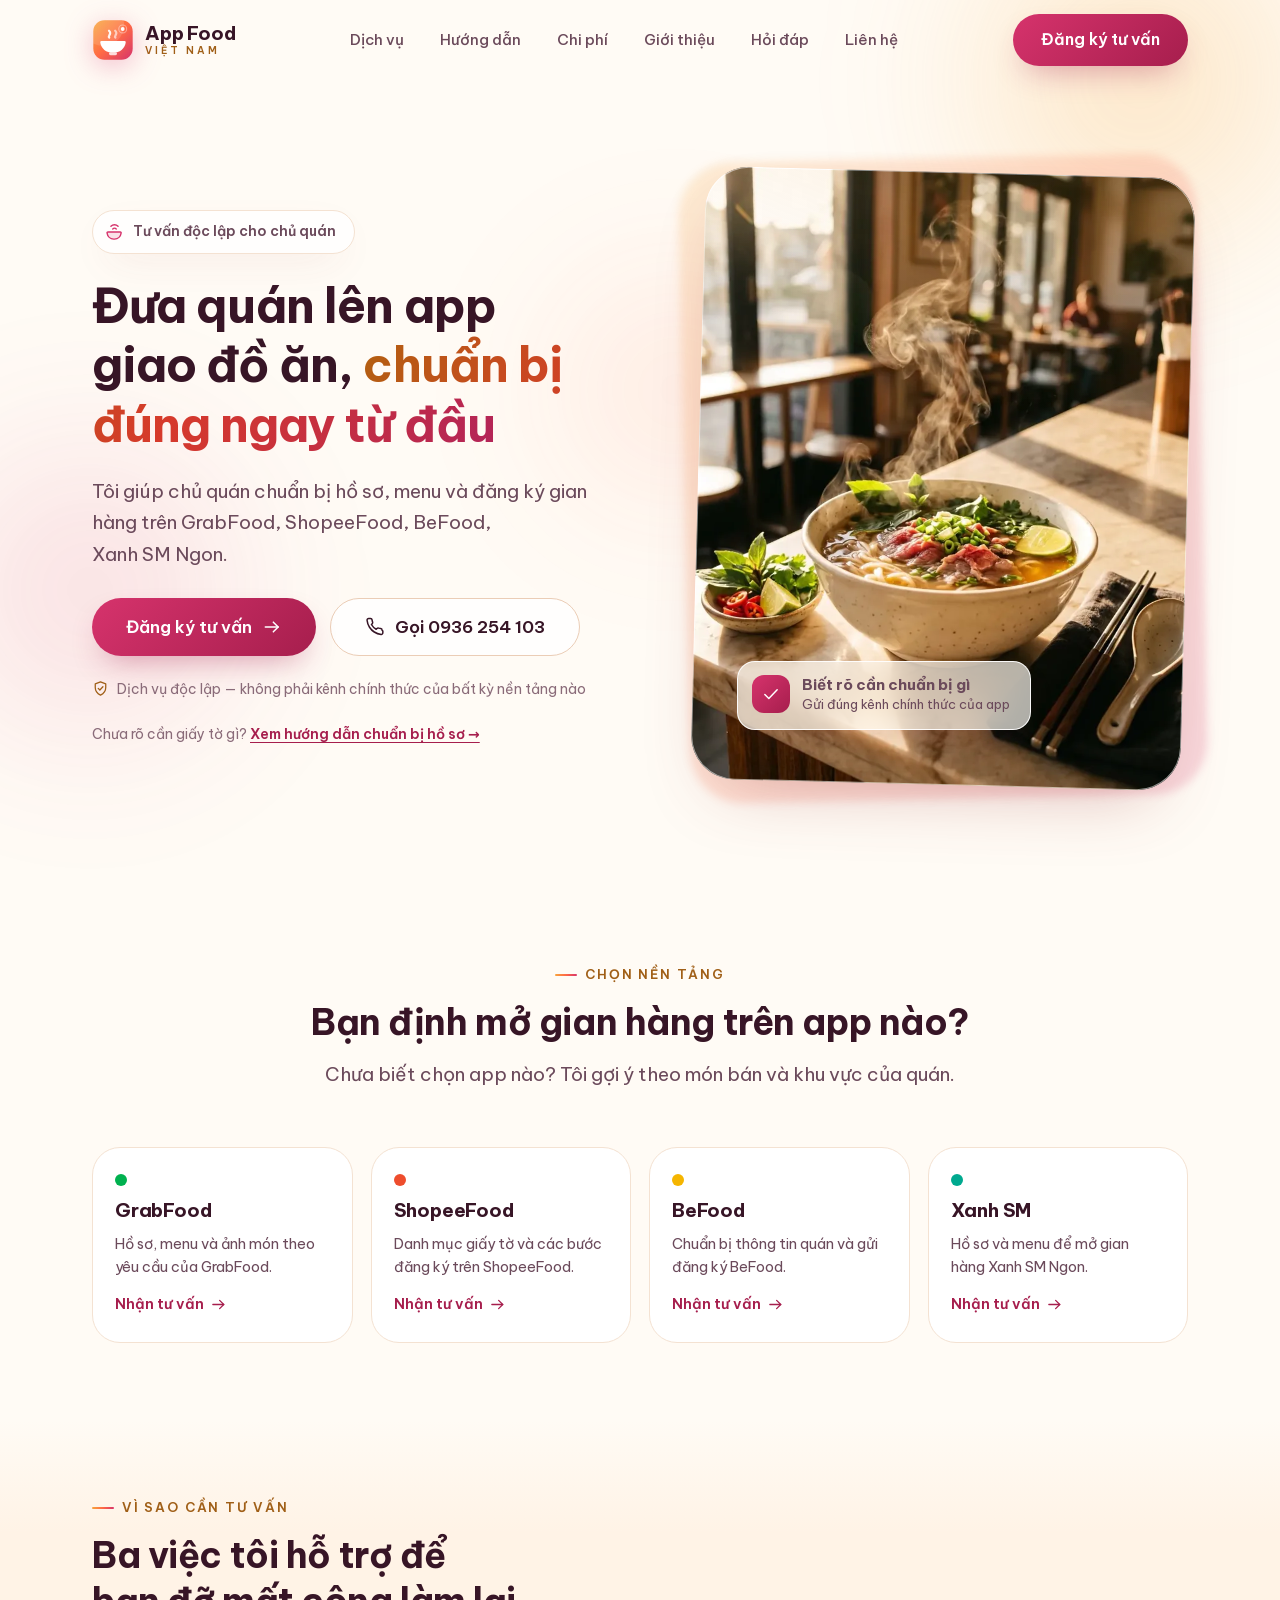
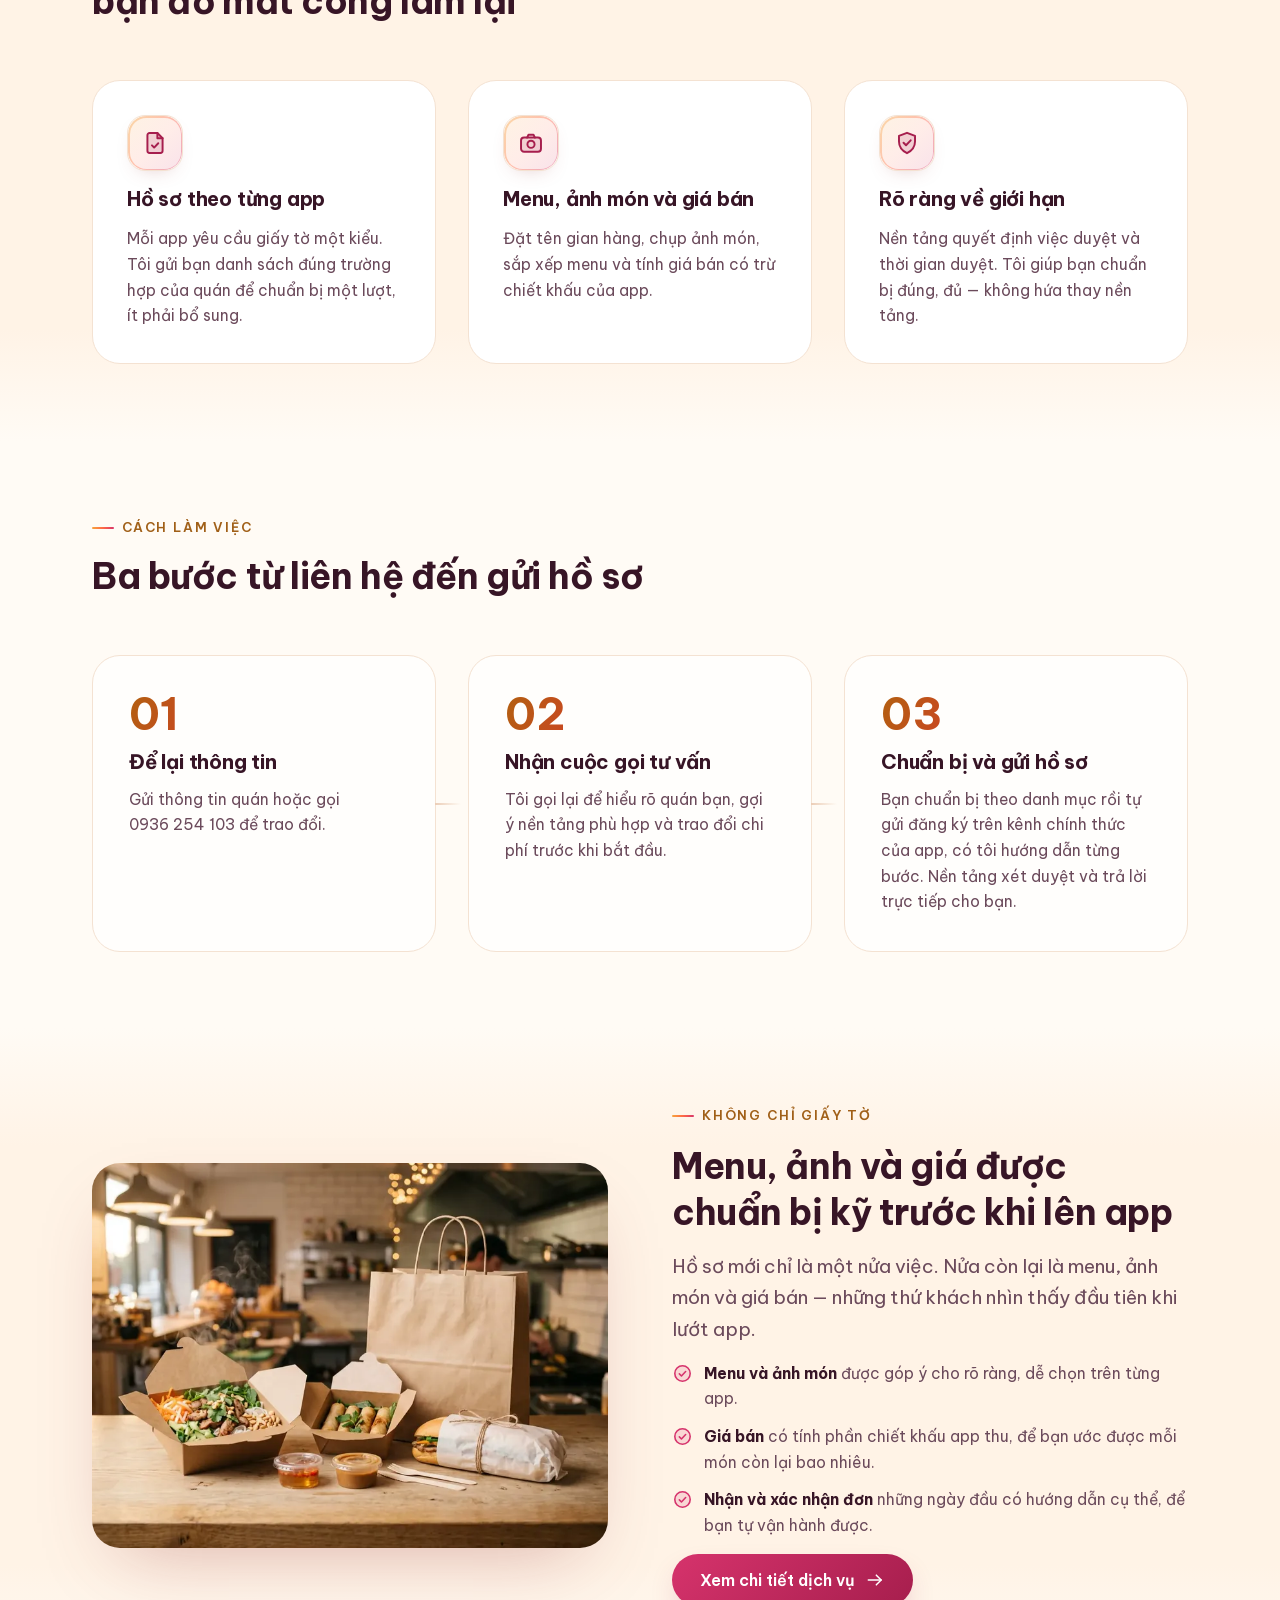
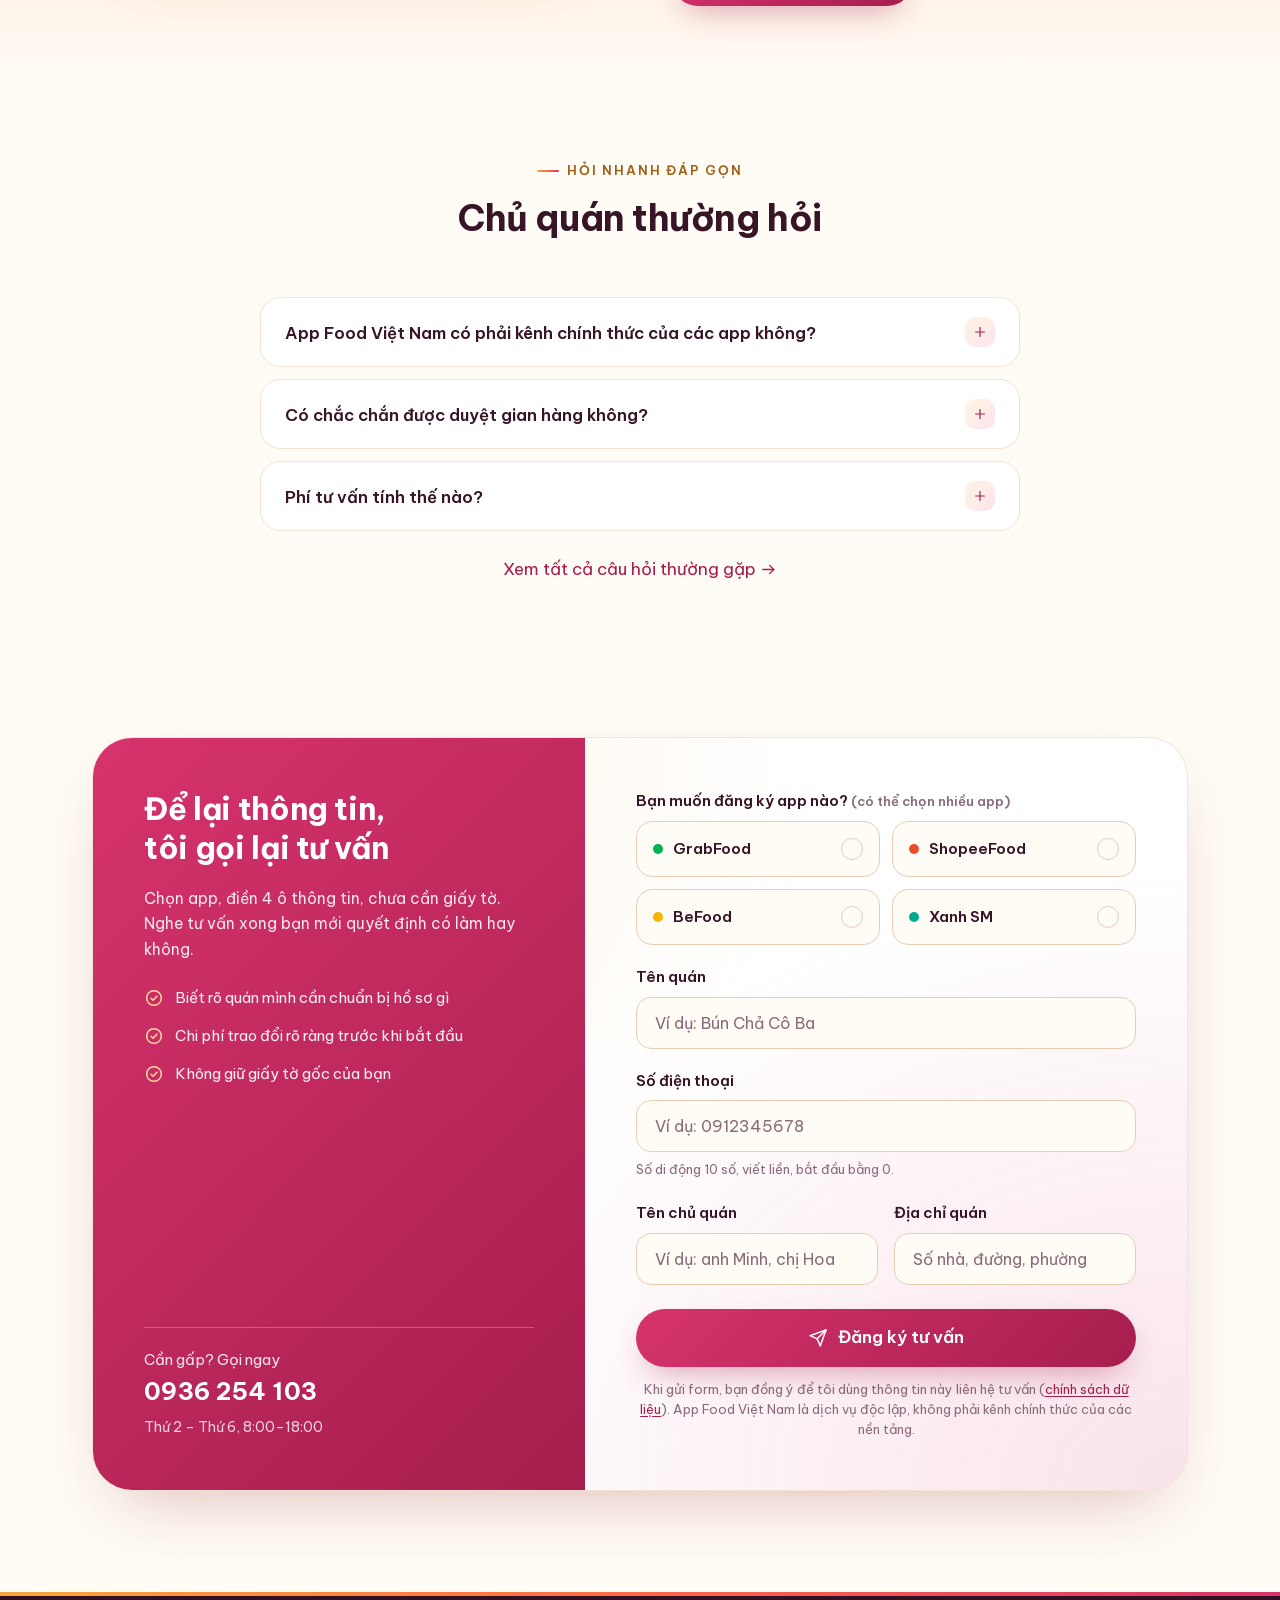
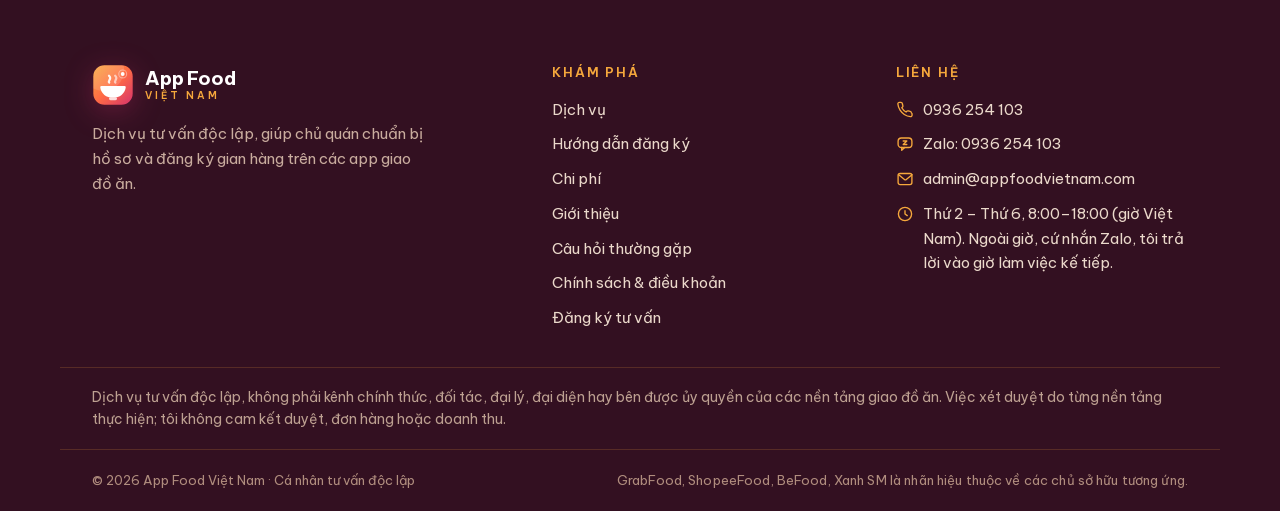
==== index.html @ 918e5bb4 "content: SEO/GEO entity coverage on indexed pages (SEO-01..06) Agreed in Claude + Antigravity cross-" ====
<!doctype html>
<html lang="vi">
<head>
  <meta charset="utf-8">
  <!-- Google Tag Manager -->
  <script>(function(w,d,s,l,i){w[l]=w[l]||[];w[l].push({'gtm.start':
  new Date().getTime(),event:'gtm.js'});var f=d.getElementsByTagName(s)[0],
  j=d.createElement(s),dl=l!='dataLayer'?'&l='+l:'';j.async=true;j.src=
  'https://www.googletagmanager.com/gtm.js?id='+i+dl;f.parentNode.insertBefore(j,f);
  })(window,document,'script','dataLayer','GTM-K2JDBFPT');</script>
  <!-- End Google Tag Manager -->
  <meta name="google-site-verification" content="fqpDVTH3SYLtBj9AutIHvdOHtQyylVKKp6pQyJX3B4w">
  <meta name="viewport" content="width=device-width, initial-scale=1">
  <script>document.documentElement.classList.add('js');setTimeout(function(){if(!window.__afvReady){document.documentElement.classList.remove('js');var fb=document.getElementById('js-fail-fallback');if(fb)fb.hidden=false;}},3000);document.addEventListener('submit',function(e){if(!window.__afvReady&&e.target.matches('[data-lead-form]')){e.preventDefault();var fb=document.getElementById('js-fail-fallback');if(fb)fb.hidden=false;}},true);</script>
  <title>Hỗ trợ đăng ký quán lên app giao đồ ăn | App Food Việt Nam</title>
  <meta name="description" content="Tư vấn độc lập giúp chủ quán chọn app, chuẩn bị hồ sơ, menu và đăng ký gian hàng trên GrabFood, ShopeeFood, BeFood, Xanh SM Ngon. Nền tảng tự xét duyệt.">
  <meta name="theme-color" content="#FFFBF5">
  <meta property="og:type" content="website">
  <meta property="og:url" content="https://appfoodvietnam.com/">
  <meta property="og:title" content="App Food Việt Nam — hỗ trợ đăng ký quán lên app giao đồ ăn">
  <meta property="og:description" content="Tư vấn độc lập: chọn nền tảng phù hợp, danh mục hồ sơ theo từng app, hướng dẫn các bước đăng ký gian hàng. Việc xét duyệt do từng nền tảng thực hiện.">
  <meta property="og:image" content="https://appfoodvietnam.com/assets/img/og-cover.jpg">
  <meta property="og:image:width" content="1200">
  <meta property="og:image:height" content="630">
  <meta property="og:image:alt" content="App Food Việt Nam — hỗ trợ chủ quán đăng ký gian hàng trên app giao đồ ăn">
  <meta property="og:locale" content="vi_VN">
  <meta property="og:site_name" content="App Food Việt Nam">
  <meta name="twitter:card" content="summary_large_image">
  <meta name="twitter:title" content="App Food Việt Nam — hỗ trợ đăng ký quán lên app giao đồ ăn">
  <meta name="twitter:description" content="Tư vấn độc lập: chọn nền tảng phù hợp, danh mục hồ sơ theo từng app, hướng dẫn các bước đăng ký gian hàng. Việc xét duyệt do từng nền tảng thực hiện.">
  <meta name="twitter:image" content="https://appfoodvietnam.com/assets/img/og-cover.jpg">
  <link rel="icon" type="image/svg+xml" href="/favicon.svg">
  <link rel="canonical" href="https://appfoodvietnam.com/">
  <link rel="preload" href="/assets/fonts/be-vietnam-pro-400-vietnamese.woff2" as="font" type="font/woff2" crossorigin>
  <link rel="preload" href="/assets/fonts/be-vietnam-pro-400-latin.woff2" as="font" type="font/woff2" crossorigin>
  <link rel="preload" href="/assets/fonts/be-vietnam-pro-700-latin.woff2" as="font" type="font/woff2" crossorigin>
  <link rel="preload" href="/assets/fonts/be-vietnam-pro-700-vietnamese.woff2" as="font" type="font/woff2" crossorigin>
  <link rel="stylesheet" href="/assets/css/style.css?v=04c">
  <link rel="preload" as="image" href="/assets/img/hero-pho.webp" imagesrcset="/assets/img/hero-pho-800.webp 800w, /assets/img/hero-pho.webp 1047w" imagesizes="(max-width: 900px) 92vw, 504px" fetchpriority="high">
  <script type="application/ld+json">
  {
    "@context": "https://schema.org",
    "@graph": [
      {
        "@type": "WebSite",
        "@id": "https://appfoodvietnam.com/#website",
        "name": "App Food Việt Nam",
        "url": "https://appfoodvietnam.com/",
        "inLanguage": "vi-VN",
        "publisher": { "@id": "https://appfoodvietnam.com/#org" }
      },
      {
        "@type": "ProfessionalService",
        "@id": "https://appfoodvietnam.com/#org",
        "name": "App Food Việt Nam",
        "url": "https://appfoodvietnam.com/",
        "logo": "https://appfoodvietnam.com/favicon.svg",
        "image": "https://appfoodvietnam.com/assets/img/og-cover.jpg",
        "description": "Dịch vụ tư vấn độc lập, giúp chủ quán chuẩn bị hồ sơ và đăng ký gian hàng trên các app giao đồ ăn.",
        "telephone": "+84936254103",
        "email": "admin@appfoodvietnam.com",
        "areaServed": { "@type": "Country", "name": "Việt Nam" },
        "knowsLanguage": "vi",
        "openingHoursSpecification": {
          "@type": "OpeningHoursSpecification",
          "dayOfWeek": ["Monday", "Tuesday", "Wednesday", "Thursday", "Friday"],
          "opens": "08:00",
          "closes": "18:00"
        }
      }
    ]
  }
  </script>
</head>
<body>
<!-- Google Tag Manager (noscript) -->
<noscript><iframe src="https://www.googletagmanager.com/ns.html?id=GTM-K2JDBFPT"
height="0" width="0" style="display:none;visibility:hidden"></iframe></noscript>
<!-- End Google Tag Manager (noscript) -->

<header class="site-header">
  <div class="container header-inner">
    <a class="logo" href="/" aria-label="App Food Việt Nam — về trang chủ">
      <svg class="logo-mark" viewBox="0 0 64 64" aria-hidden="true"><defs><linearGradient id="gvh" x1="0" y1="0" x2="1" y2="1"><stop offset="0" stop-color="#F6A83C"/><stop offset=".5" stop-color="#FF6B45"/><stop offset="1" stop-color="#D6336C"/></linearGradient><clipPath id="gvhc"><rect x="2" y="2" width="60" height="60" rx="17"/></clipPath></defs><rect x="2" y="2" width="60" height="60" rx="17" fill="url(#gvh)"/><g clip-path="url(#gvhc)"><circle cx="17" cy="9" r="32" fill="#fff" opacity=".13"/></g><path d="M26.2 28.4c-1.9-2.3 1.5-4.1 1.5-6.9 0-1.9-1.1-3-1.8-3.7" stroke="#fff" stroke-width="3.4" stroke-linecap="round" fill="none" opacity=".92"/><path d="M35.6 28.4c-1.9-2.3 1.5-4.1 1.5-6.9 0-1.9-1.1-3-1.8-3.7" stroke="#fff" stroke-width="3.4" stroke-linecap="round" fill="none" opacity=".6"/><circle cx="46.8" cy="15.2" r="2.9" fill="#fff"/><circle cx="46.8" cy="15.2" r="6" stroke="#fff" stroke-width="1.7" fill="none" opacity=".4"/><path d="M14.6 33.5h34.8a2 2 0 0 1 2 2.2c-1 8.9-9.2 15.8-19.4 15.8s-18.4-6.9-19.4-15.8a2 2 0 0 1 2-2.2z" fill="#fff"/><path d="M26 51.4h12v1a2.8 2.8 0 0 1-2.8 2.8h-6.4A2.8 2.8 0 0 1 26 52.4z" fill="#fff" opacity=".8"/></svg>
      <span class="logo-text">App Food<small>Việt Nam</small></span>
    </a>
    <nav class="main-nav" aria-label="Điều hướng chính">
      <a href="/dich-vu/">Dịch vụ</a>
      <a href="/huong-dan-dang-ky/">Hướng dẫn</a>
      <a href="/bao-gia/">Chi phí</a>
      <a href="/gioi-thieu/">Giới thiệu</a>
      <a href="/cau-hoi-thuong-gap/">Hỏi đáp</a>
      <a href="/lien-he/">Liên hệ</a>
    </nav>
    <a class="btn btn-primary header-cta" href="/dang-ky/">Đăng ký tư vấn</a>
    <button class="nav-toggle" aria-expanded="false" aria-label="Mở hoặc đóng menu">
      <svg class="icon-menu" viewBox="0 0 24 24" fill="none" stroke="currentColor" stroke-width="1.8" stroke-linecap="round" aria-hidden="true"><path d="M3.6 7h16.8"/><path d="M3.6 12h16.8"/><path d="M3.6 17h10.8"/></svg>
      <svg class="icon-close" viewBox="0 0 24 24" fill="none" stroke="currentColor" stroke-width="1.8" stroke-linecap="round" aria-hidden="true"><path d="M6 6l12 12"/><path d="M18 6L6 18"/></svg>
    </button>
  </div>
</header>

<main>
  <!-- ============ HERO ============ -->
  <section class="hero">
    <div class="hero-bg" aria-hidden="true">
      <span class="blob blob-1"></span>
      <span class="blob blob-2"></span>
      <span class="blob blob-3"></span>
    </div>
    <div class="container hero-grid">
      <div class="hero-copy">
        <span class="hero-badge hero-enter">
          <svg viewBox="0 0 24 24" fill="none" stroke="currentColor" stroke-width="1.8" stroke-linecap="round" stroke-linejoin="round" aria-hidden="true"><path d="M4.6 12.6h14.8a1 1 0 0 1 1 1.1c-.5 4.6-4.1 7.9-8.4 7.9h-1c-4.3 0-7.9-3.3-8.4-7.9a1 1 0 0 1 1-1.1z" fill="currentColor" opacity=".14" stroke="none"/><path d="M4.6 12.6h14.8a1 1 0 0 1 1 1.1c-.5 4.6-4.1 7.9-8.4 7.9h-1c-4.3 0-7.9-3.3-8.4-7.9a1 1 0 0 1 1-1.1z"/><path d="M9.8 8.7a3.1 3.1 0 0 1 4.4 0"/><path d="M7.5 5.4a6.4 6.4 0 0 1 9 0"/></svg>
          Tư vấn độc lập cho chủ quán
        </span>
        <h1 class="hero-enter-2">Đưa quán lên app giao&nbsp;đồ&nbsp;ăn, <span class="grad-text">chuẩn&nbsp;bị đúng ngay từ đầu</span></h1>
        <p class="lead hero-enter-3">Tôi giúp chủ quán chuẩn bị hồ sơ, menu và đăng ký gian hàng trên GrabFood, ShopeeFood, BeFood, Xanh&nbsp;SM&nbsp;Ngon.</p>
        <div class="hero-actions hero-enter-3">
          <a class="btn btn-primary btn-lg" href="#dang-ky">
            Đăng ký tư vấn
            <svg viewBox="0 0 24 24" fill="none" stroke="currentColor" stroke-width="1.8" stroke-linecap="round" stroke-linejoin="round" aria-hidden="true"><path d="M4 12h15.4"/><path d="M13.6 6.2l5.8 5.8-5.8 5.8"/></svg>
          </a>
          <a class="btn btn-ghost btn-lg" href="tel:0936254103">
            <svg viewBox="0 0 24 24" fill="none" stroke="currentColor" stroke-width="1.8" stroke-linecap="round" stroke-linejoin="round" aria-hidden="true"><path d="M21.4 16.8v2.2a1.9 1.9 0 0 1-2.1 1.9 18.9 18.9 0 0 1-8.2-2.9 18.6 18.6 0 0 1-5.7-5.7A18.9 18.9 0 0 1 2.5 4a1.9 1.9 0 0 1 1.9-2.1h2.2a1.9 1.9 0 0 1 1.9 1.6c.1.9.3 1.7.6 2.5a1.9 1.9 0 0 1-.4 2l-1 1a15.2 15.2 0 0 0 5.7 5.7l1-1a1.9 1.9 0 0 1 2-.4c.8.3 1.6.5 2.5.6a1.9 1.9 0 0 1 1.6 1.9z"/></svg>
            Gọi 0936&nbsp;254&nbsp;103
          </a>
        </div>
        <p class="hero-note hero-enter-3">
          <svg viewBox="0 0 24 24" fill="none" stroke="currentColor" stroke-width="1.8" stroke-linecap="round" stroke-linejoin="round" aria-hidden="true"><path d="M12 2.6l7.4 2.9v5.1c0 4.5-3 8.6-7.4 10.8C7.6 19.2 4.6 15.1 4.6 10.6V5.5z"/><path d="M8.8 11.8l2.3 2.3 4.3-4.6"/></svg>
          Dịch vụ độc lập — không phải kênh chính thức của bất kỳ nền tảng nào
        </p>
        <p class="hero-note hero-link hero-enter-3">Chưa rõ cần giấy tờ gì? <a href="/huong-dan-dang-ky/">Xem hướng dẫn chuẩn bị hồ sơ →</a></p>
      </div>

      <div class="hero-visual hero-enter-4">
        <span class="hero-ring" aria-hidden="true"></span>
        <figure class="hero-tile">
          <img src="/assets/img/hero-pho.webp" srcset="/assets/img/hero-pho-800.webp 800w, /assets/img/hero-pho.webp 1047w" sizes="(max-width: 900px) 92vw, 504px" alt="Tô phở bò nóng bốc khói trên quầy đá của quán ăn trong nắng sớm" width="1047" height="1300" fetchpriority="high">
        </figure>
        <div class="hero-status">
          <span class="status-icon">
            <svg viewBox="0 0 24 24" fill="none" stroke="currentColor" stroke-width="1.8" stroke-linecap="round" stroke-linejoin="round" aria-hidden="true"><path d="M4.6 12.6l4.8 4.8L19.4 7"/></svg>
          </span>
          <span>
            <strong>Biết rõ cần chuẩn bị gì</strong>
            <span>Gửi đúng kênh chính thức của app</span>
          </span>
        </div>
      </div>
    </div>
  </section>

  <!-- ============ CHỌN APP ============ -->
  <section class="section" id="chon-app">
    <div class="container">
      <div class="section-head center reveal">
        <span class="eyebrow">Chọn nền tảng</span>
        <h2>Bạn định mở gian&nbsp;hàng trên app nào?</h2>
        <p class="lead">Chưa biết chọn app nào? Tôi gợi ý theo món bán và khu vực của quán.</p>
      </div>
      <div class="app-cards">
        <article class="app-card reveal">
          <span class="app-dot dot-grab" aria-hidden="true"></span>
          <h3>GrabFood</h3>
          <p>Hồ sơ, menu và ảnh món theo yêu cầu của GrabFood.</p>
          <a class="app-link" href="/dang-ky/?app=grabfood">Nhận tư vấn
            <svg viewBox="0 0 24 24" fill="none" stroke="currentColor" stroke-width="1.8" stroke-linecap="round" stroke-linejoin="round" aria-hidden="true"><path d="M4 12h15.4"/><path d="M13.6 6.2l5.8 5.8-5.8 5.8"/></svg>
          </a>
        </article>
        <article class="app-card reveal reveal-d1">
          <span class="app-dot dot-shopee" aria-hidden="true"></span>
          <h3>ShopeeFood</h3>
          <p>Danh mục giấy tờ và các bước đăng ký trên ShopeeFood.</p>
          <a class="app-link" href="/dang-ky/?app=shopeefood">Nhận tư vấn
            <svg viewBox="0 0 24 24" fill="none" stroke="currentColor" stroke-width="1.8" stroke-linecap="round" stroke-linejoin="round" aria-hidden="true"><path d="M4 12h15.4"/><path d="M13.6 6.2l5.8 5.8-5.8 5.8"/></svg>
          </a>
        </article>
        <article class="app-card reveal reveal-d2">
          <span class="app-dot dot-be" aria-hidden="true"></span>
          <h3>BeFood</h3>
          <p>Chuẩn bị thông tin quán và gửi đăng ký BeFood.</p>
          <a class="app-link" href="/dang-ky/?app=befood">Nhận tư vấn
            <svg viewBox="0 0 24 24" fill="none" stroke="currentColor" stroke-width="1.8" stroke-linecap="round" stroke-linejoin="round" aria-hidden="true"><path d="M4 12h15.4"/><path d="M13.6 6.2l5.8 5.8-5.8 5.8"/></svg>
          </a>
        </article>
        <article class="app-card reveal reveal-d3">
          <span class="app-dot dot-xanh" aria-hidden="true"></span>
          <h3>Xanh SM</h3>
          <p>Hồ sơ và menu để mở gian hàng Xanh&nbsp;SM&nbsp;Ngon.</p>
          <a class="app-link" href="/dang-ky/?app=xanhsm">Nhận tư vấn
            <svg viewBox="0 0 24 24" fill="none" stroke="currentColor" stroke-width="1.8" stroke-linecap="round" stroke-linejoin="round" aria-hidden="true"><path d="M4 12h15.4"/><path d="M13.6 6.2l5.8 5.8-5.8 5.8"/></svg>
          </a>
        </article>
      </div>
    </div>
  </section>

  <!-- ============ VÌ SAO ============ -->
  <section class="section section-alt">
    <div class="container">
      <div class="section-head reveal">
        <span class="eyebrow">Vì sao cần tư vấn</span>
        <h2>Ba việc tôi hỗ trợ để bạn đỡ mất công làm lại</h2>
      </div>
      <div class="value-grid">
        <article class="value-item reveal">
          <span class="icon-tile">
            <svg viewBox="0 0 24 24" fill="none" stroke="currentColor" stroke-width="1.8" stroke-linecap="round" stroke-linejoin="round" aria-hidden="true"><path d="M14.2 2.8H7a2 2 0 0 0-2 2v14.4a2 2 0 0 0 2 2h10a2 2 0 0 0 2-2V7.6z" fill="currentColor" opacity=".14" stroke="none"/><path d="M14.2 2.8H7a2 2 0 0 0-2 2v14.4a2 2 0 0 0 2 2h10a2 2 0 0 0 2-2V7.6z"/><path d="M14.2 2.8v4.8H19"/><path d="M9.2 14.2l2 2 3.8-4"/></svg>
          </span>
          <h3>Hồ&nbsp;sơ theo từng app</h3>
          <p>Mỗi app yêu cầu giấy tờ một kiểu. Tôi gửi bạn danh sách đúng trường hợp của quán để chuẩn bị một lượt, ít phải bổ sung.</p>
        </article>
        <article class="value-item reveal reveal-d1">
          <span class="icon-tile">
            <svg viewBox="0 0 24 24" fill="none" stroke="currentColor" stroke-width="1.8" stroke-linecap="round" stroke-linejoin="round" aria-hidden="true"><rect x="2.8" y="7" width="18.4" height="13" rx="2.8" fill="currentColor" opacity=".14" stroke="none"/><rect x="2.8" y="7" width="18.4" height="13" rx="2.8"/><path d="M8.4 7l1.3-2.6h4.6L15.6 7"/><circle cx="12" cy="13.2" r="3.3"/></svg>
          </span>
          <h3>Menu, ảnh&nbsp;món và giá&nbsp;bán</h3>
          <p>Đặt tên gian hàng, chụp ảnh món, sắp xếp menu và tính giá bán có trừ chiết khấu của app.</p>
        </article>
        <article class="value-item reveal reveal-d2">
          <span class="icon-tile">
            <svg viewBox="0 0 24 24" fill="none" stroke="currentColor" stroke-width="1.8" stroke-linecap="round" stroke-linejoin="round" aria-hidden="true"><path d="M12 2.6l7.4 2.9v5.1c0 4.5-3 8.6-7.4 10.8C7.6 19.2 4.6 15.1 4.6 10.6V5.5z" fill="currentColor" opacity=".14" stroke="none"/><path d="M12 2.6l7.4 2.9v5.1c0 4.5-3 8.6-7.4 10.8C7.6 19.2 4.6 15.1 4.6 10.6V5.5z"/><path d="M8.8 11.8l2.3 2.3 4.3-4.6"/></svg>
          </span>
          <h3>Rõ ràng về giới hạn</h3>
          <p>Nền tảng quyết định việc duyệt và thời gian duyệt. Tôi giúp bạn chuẩn bị đúng, đủ — không hứa thay nền tảng.</p>
        </article>
      </div>
    </div>
  </section>

  <!-- ============ QUY TRÌNH ============ -->
  <section class="section">
    <div class="container">
      <div class="section-head reveal">
        <span class="eyebrow">Cách làm việc</span>
        <h2>Ba bước từ liên&nbsp;hệ đến gửi hồ&nbsp;sơ</h2>
      </div>
      <div class="steps">
        <article class="step reveal">
          <span class="step-num" aria-hidden="true">01</span>
          <h3>Để lại thông&nbsp;tin</h3>
          <p>Gửi thông tin quán hoặc gọi 0936&nbsp;254&nbsp;103 để trao đổi.</p>
        </article>
        <article class="step reveal reveal-d1">
          <span class="step-num" aria-hidden="true">02</span>
          <h3>Nhận cuộc gọi tư&nbsp;vấn</h3>
          <p>Tôi gọi lại để hiểu rõ quán bạn, gợi ý nền tảng phù hợp và trao đổi chi phí trước khi bắt đầu.</p>
        </article>
        <article class="step reveal reveal-d2">
          <span class="step-num" aria-hidden="true">03</span>
          <h3>Chuẩn&nbsp;bị và gửi hồ&nbsp;sơ</h3>
          <p>Bạn chuẩn bị theo danh mục rồi tự gửi đăng ký trên kênh chính thức của app, có tôi hướng dẫn từng bước. Nền tảng xét duyệt và trả lời trực tiếp cho bạn.</p>
        </article>
      </div>
    </div>
  </section>

  <!-- ============ GIAN HÀNG CHỈN CHU ============ -->
  <section class="section section-alt">
    <div class="container split">
      <div class="split-media reveal">
        <img src="/assets/img/giao-di.webp" srcset="/assets/img/giao-di-800.webp 800w, /assets/img/giao-di.webp 1400w" sizes="(max-width: 900px) 92vw, 560px" alt="Hộp giấy kraft đựng bún, chả giò và bánh mì đóng gói sẵn sàng giao đi" width="1400" height="1045" loading="lazy">
      </div>
      <div class="split-copy reveal reveal-d1">
        <span class="eyebrow">Không chỉ giấy tờ</span>
        <h2>Menu, ảnh và giá được chuẩn&nbsp;bị kỹ trước khi lên app</h2>
        <p class="lead">Hồ sơ mới chỉ là một nửa việc. Nửa còn lại là menu, ảnh món và giá bán — những thứ khách nhìn thấy đầu tiên khi lướt app.</p>
        <ul>
          <li>
            <svg viewBox="0 0 24 24" fill="none" stroke="currentColor" stroke-width="1.8" stroke-linecap="round" stroke-linejoin="round" aria-hidden="true"><circle cx="12" cy="12" r="8.8" fill="currentColor" opacity=".14" stroke="none"/><circle cx="12" cy="12" r="8.8"/><path d="M8.4 12.4l2.4 2.4 4.8-5"/></svg>
            <span><strong>Menu và ảnh món</strong> được góp ý cho rõ ràng, dễ chọn trên từng app.</span>
          </li>
          <li>
            <svg viewBox="0 0 24 24" fill="none" stroke="currentColor" stroke-width="1.8" stroke-linecap="round" stroke-linejoin="round" aria-hidden="true"><circle cx="12" cy="12" r="8.8" fill="currentColor" opacity=".14" stroke="none"/><circle cx="12" cy="12" r="8.8"/><path d="M8.4 12.4l2.4 2.4 4.8-5"/></svg>
            <span><strong>Giá bán</strong> có tính phần chiết khấu app thu, để bạn ước được mỗi món còn lại bao nhiêu.</span>
          </li>
          <li>
            <svg viewBox="0 0 24 24" fill="none" stroke="currentColor" stroke-width="1.8" stroke-linecap="round" stroke-linejoin="round" aria-hidden="true"><circle cx="12" cy="12" r="8.8" fill="currentColor" opacity=".14" stroke="none"/><circle cx="12" cy="12" r="8.8"/><path d="M8.4 12.4l2.4 2.4 4.8-5"/></svg>
            <span><strong>Nhận và xác nhận đơn</strong> những ngày đầu có hướng dẫn cụ thể, để bạn tự vận hành được.</span>
          </li>
        </ul>
        <a class="btn btn-primary" href="/dich-vu/">Xem chi tiết dịch vụ
          <svg viewBox="0 0 24 24" fill="none" stroke="currentColor" stroke-width="1.8" stroke-linecap="round" stroke-linejoin="round" aria-hidden="true"><path d="M4 12h15.4"/><path d="M13.6 6.2l5.8 5.8-5.8 5.8"/></svg>
        </a>
      </div>
    </div>
  </section>

  <!-- ============ FAQ NGẮN ============ -->
  <section class="section">
    <div class="container">
      <div class="section-head center reveal">
        <span class="eyebrow">Hỏi nhanh đáp gọn</span>
        <h2>Chủ&nbsp;quán thường hỏi</h2>
      </div>
      <div class="faq-list reveal">
        <details class="faq-item">
          <summary>
            App Food Việt Nam có phải kênh chính thức của các app không?
            <span class="faq-icon"><svg viewBox="0 0 24 24" fill="none" stroke="currentColor" stroke-width="1.8" stroke-linecap="round" aria-hidden="true"><path d="M12 5.4v13.2"/><path d="M5.4 12h13.2"/></svg></span>
          </summary>
          <div class="faq-body">Không. Đây là dịch vụ tư vấn độc lập do tôi trực tiếp làm, không phải kênh chính thức, đối tác, đại lý hay bên được ủy quyền của GrabFood, ShopeeFood, BeFood hoặc Xanh SM. Việc xét duyệt gian hàng do từng nền tảng thực hiện.</div>
        </details>
        <details class="faq-item">
          <summary>
            Có chắc chắn được duyệt gian hàng không?
            <span class="faq-icon"><svg viewBox="0 0 24 24" fill="none" stroke="currentColor" stroke-width="1.8" stroke-linecap="round" aria-hidden="true"><path d="M12 5.4v13.2"/><path d="M5.4 12h13.2"/></svg></span>
          </summary>
          <div class="faq-body">Không. Nền tảng tự xét duyệt, bên tư vấn không quyết định thay được. Việc tôi làm là giúp bạn chuẩn bị hồ sơ đầy đủ và gửi đúng kênh chính thức.</div>
        </details>
        <details class="faq-item">
          <summary>
            Phí tư vấn tính thế nào?
            <span class="faq-icon"><svg viewBox="0 0 24 24" fill="none" stroke="currentColor" stroke-width="1.8" stroke-linecap="round" aria-hidden="true"><path d="M12 5.4v13.2"/><path d="M5.4 12h13.2"/></svg></span>
          </summary>
          <div class="faq-body">Phí tùy số app, hồ sơ đã có và phần việc bạn cần hỗ trợ. Tôi báo giá trước khi làm; nếu cần thêm việc, hai bên thống nhất lại. Xem cách tính phí tại trang <a href="/bao-gia/">chi phí</a>.</div>
        </details>
      </div>
      <p style="text-align:center; margin-top: 24px;"><a class="app-link" href="/cau-hoi-thuong-gap/">Xem tất cả câu hỏi thường gặp
        <svg style="display:inline-block; width:17px; height:17px; vertical-align:-3px;" viewBox="0 0 24 24" fill="none" stroke="currentColor" stroke-width="1.8" stroke-linecap="round" stroke-linejoin="round" aria-hidden="true"><path d="M4 12h15.4"/><path d="M13.6 6.2l5.8 5.8-5.8 5.8"/></svg></a>
      </p>
    </div>
  </section>

  <!-- ============ FORM ĐĂNG KÝ ============ -->
  <section class="section" id="dang-ky">
    <div class="container">
      <div class="form-shell reveal">
        <div class="form-grid">
          <div class="form-aside">
            <p class="aside-mtitle">Sau khi bạn gửi thông tin</p>
            <h2>Để lại thông&nbsp;tin, tôi gọi lại tư&nbsp;vấn</h2>
            <p class="aside-lead">Chọn app, điền 4 ô thông tin, chưa cần giấy tờ. Nghe tư vấn xong bạn mới quyết định có làm hay không.</p>
            <ul>
              <li>
                <svg viewBox="0 0 24 24" fill="none" stroke="currentColor" stroke-width="1.8" stroke-linecap="round" stroke-linejoin="round" aria-hidden="true"><circle cx="12" cy="12" r="8.8"/><path d="M8.4 12.4l2.4 2.4 4.8-5"/></svg>
                Biết rõ quán mình cần chuẩn bị hồ sơ gì
              </li>
              <li>
                <svg viewBox="0 0 24 24" fill="none" stroke="currentColor" stroke-width="1.8" stroke-linecap="round" stroke-linejoin="round" aria-hidden="true"><circle cx="12" cy="12" r="8.8"/><path d="M8.4 12.4l2.4 2.4 4.8-5"/></svg>
                Chi phí trao đổi rõ ràng trước khi bắt đầu
              </li>
              <li>
                <svg viewBox="0 0 24 24" fill="none" stroke="currentColor" stroke-width="1.8" stroke-linecap="round" stroke-linejoin="round" aria-hidden="true"><circle cx="12" cy="12" r="8.8"/><path d="M8.4 12.4l2.4 2.4 4.8-5"/></svg>
                Không giữ giấy tờ gốc của bạn
              </li>
            </ul>
            <p class="form-hotline">Cần gấp? Gọi ngay<br><a href="tel:0936254103">0936&nbsp;254&nbsp;103</a><span class="form-hours">Thứ 2 – Thứ 6, 8:00–18:00</span></p>
          </div>

          <form class="lead-form" method="post" data-lead-form data-form-location="home_form" data-endpoint="https://script.google.com/macros/s/AKfycbxobnk0wx81kiIgo1F0wb0SAIMSdXGzxM07akqnoy5pJNMdRNJq-OeeitdBE-Xs5cA/exec" novalidate>
            <div class="form-intro-mobile">
              <h2>Đăng&nbsp;ký tư&nbsp;vấn mở gian&nbsp;hàng</h2>
              <p>Chọn app, để lại số điện thoại — tôi gọi lại tư vấn.</p>
            </div>
            <div class="form-field" role="group" aria-labelledby="label-apps" aria-describedby="err-apps">
              <span class="label" id="label-apps">Bạn muốn đăng ký app nào? <span class="field-hint">(có thể chọn nhiều app)</span></span>
              <div class="form-alert" id="err-apps">
                <svg viewBox="0 0 24 24" fill="none" stroke="currentColor" stroke-width="1.8" stroke-linecap="round" stroke-linejoin="round" aria-hidden="true"><circle cx="12" cy="12" r="8.8"/><path d="M12 8v4.8"/><path d="M12 16.2h.01"/></svg>
                Chọn ít nhất 1 ứng dụng.
              </div>
              <div class="app-choices">
                <label class="app-choice">
                  <input type="checkbox" name="apps" value="GrabFood" data-key="grabfood">
                  <span class="chip-face"><span class="dot dot-grab" aria-hidden="true"></span>GrabFood
                    <span class="chip-check"><svg viewBox="0 0 24 24" fill="none" stroke="currentColor" stroke-width="3" stroke-linecap="round" stroke-linejoin="round" aria-hidden="true"><path d="M4.6 12.6l4.8 4.8L19.4 7"/></svg></span>
                  </span>
                </label>
                <label class="app-choice">
                  <input type="checkbox" name="apps" value="ShopeeFood" data-key="shopeefood">
                  <span class="chip-face"><span class="dot dot-shopee" aria-hidden="true"></span>ShopeeFood
                    <span class="chip-check"><svg viewBox="0 0 24 24" fill="none" stroke="currentColor" stroke-width="3" stroke-linecap="round" stroke-linejoin="round" aria-hidden="true"><path d="M4.6 12.6l4.8 4.8L19.4 7"/></svg></span>
                  </span>
                </label>
                <label class="app-choice">
                  <input type="checkbox" name="apps" value="BeFood" data-key="befood">
                  <span class="chip-face"><span class="dot dot-be" aria-hidden="true"></span>BeFood
                    <span class="chip-check"><svg viewBox="0 0 24 24" fill="none" stroke="currentColor" stroke-width="3" stroke-linecap="round" stroke-linejoin="round" aria-hidden="true"><path d="M4.6 12.6l4.8 4.8L19.4 7"/></svg></span>
                  </span>
                </label>
                <label class="app-choice">
                  <input type="checkbox" name="apps" value="Xanh SM" data-key="xanhsm">
                  <span class="chip-face"><span class="dot dot-xanh" aria-hidden="true"></span>Xanh SM
                    <span class="chip-check"><svg viewBox="0 0 24 24" fill="none" stroke="currentColor" stroke-width="3" stroke-linecap="round" stroke-linejoin="round" aria-hidden="true"><path d="M4.6 12.6l4.8 4.8L19.4 7"/></svg></span>
                  </span>
                </label>
              </div>
            </div>

            <div class="form-field">
              <label for="ten-quan">Tên quán</label>
              <input type="text" id="ten-quan" required aria-required="true" name="ten_quan" placeholder="Ví dụ: Bún Chả Cô Ba" autocomplete="organization" aria-describedby="err-ten-quan">
              <span class="field-error" id="err-ten-quan"><svg viewBox="0 0 24 24" fill="none" stroke="currentColor" stroke-width="1.8" stroke-linecap="round" stroke-linejoin="round" aria-hidden="true"><circle cx="12" cy="12" r="8.8"/><path d="M12 8v4.8"/><path d="M12 16.2h.01"/></svg><span>Nhập tên quán.</span></span>
            </div>

            <div class="form-field">
              <label for="so-dien-thoai">Số điện thoại</label>
              <input type="tel" id="so-dien-thoai" required aria-required="true" name="so_dien_thoai" inputmode="numeric" maxlength="10" pattern="0[0-9]{9}" placeholder="Ví dụ: 0912345678" autocomplete="tel" aria-describedby="hint-sdt err-sdt">
              <span class="field-hint" id="hint-sdt">Số di động 10 số, viết liền, bắt đầu bằng 0.</span>
              <span class="field-error" id="err-sdt"><svg viewBox="0 0 24 24" fill="none" stroke="currentColor" stroke-width="1.8" stroke-linecap="round" stroke-linejoin="round" aria-hidden="true"><circle cx="12" cy="12" r="8.8"/><path d="M12 8v4.8"/><path d="M12 16.2h.01"/></svg><span>Nhập số điện thoại.</span></span>
            </div>

            <div class="form-row">
              <div class="form-field">
                <label for="ten-chu-quan">Tên chủ quán</label>
                <input type="text" id="ten-chu-quan" required aria-required="true" name="ten_chu_quan" placeholder="Ví dụ: anh Minh, chị Hoa" autocomplete="name" aria-describedby="err-ten-chu">
                <span class="field-error" id="err-ten-chu"><svg viewBox="0 0 24 24" fill="none" stroke="currentColor" stroke-width="1.8" stroke-linecap="round" stroke-linejoin="round" aria-hidden="true"><circle cx="12" cy="12" r="8.8"/><path d="M12 8v4.8"/><path d="M12 16.2h.01"/></svg><span>Nhập tên chủ quán.</span></span>
              </div>
              <div class="form-field">
                <label for="dia-chi">Địa chỉ quán</label>
                <input type="text" id="dia-chi" required aria-required="true" name="dia_chi_quan" placeholder="Số nhà, đường, phường" autocomplete="street-address" aria-describedby="err-dia-chi">
                <span class="field-error" id="err-dia-chi"><svg viewBox="0 0 24 24" fill="none" stroke="currentColor" stroke-width="1.8" stroke-linecap="round" stroke-linejoin="round" aria-hidden="true"><circle cx="12" cy="12" r="8.8"/><path d="M12 8v4.8"/><path d="M12 16.2h.01"/></svg><span>Nhập địa chỉ quán.</span></span>
              </div>
            </div>

            <div class="sr-only" aria-hidden="true">
              <label for="hp-website">Website</label>
              <input type="text" id="hp-website" name="website" value="" tabindex="-1" autocomplete="off">
            </div>

            <noscript><p class="form-noscript">Biểu mẫu cần JavaScript. Bạn có thể gọi <a href="tel:0936254103">0936&nbsp;254&nbsp;103</a> hoặc <a href="https://zalo.me/0936254103">nhắn Zalo</a> để đăng ký.</p></noscript>
            <p class="form-noscript" id="js-fail-fallback" hidden>Kết nối mạng đang chậm nên biểu mẫu chưa sẵn sàng. Bạn có thể gọi <a href="tel:0936254103">0936&nbsp;254&nbsp;103</a> hoặc <a href="https://zalo.me/0936254103">nhắn Zalo</a> để đăng ký ngay.</p>
            <div class="form-submit">
              <button class="btn btn-primary btn-lg" type="submit">
                <span class="spinner" aria-hidden="true"></span>
                <svg class="btn-label-icon" viewBox="0 0 24 24" fill="none" stroke="currentColor" stroke-width="1.8" stroke-linecap="round" stroke-linejoin="round" aria-hidden="true"><path d="M21.6 2.4l-6.8 19-3.8-8.4-8.4-3.8z"/><path d="M21.6 2.4L11 13"/></svg>
                <span class="btn-text">Đăng ký tư vấn</span>
              </button>
              <p class="form-status" data-form-status aria-live="polite">
                <svg viewBox="0 0 24 24" fill="none" stroke="currentColor" stroke-width="1.8" stroke-linecap="round" stroke-linejoin="round" aria-hidden="true"><circle cx="12" cy="12" r="8.8"/><path d="M12 8v4.8"/><path d="M12 16.2h.01"/></svg>
                <span data-status-text></span>
              </p>
              <p class="form-disclosure">Khi gửi form, bạn đồng ý để tôi dùng thông tin này liên hệ tư vấn (<a href="/chinh-sach/#du-lieu-bao-mat">chính sách dữ liệu</a>). App Food Việt Nam là dịch vụ độc lập, không phải kênh chính thức của các nền tảng.</p>
            </div>
          </form>
        </div>
      </div>
    </div>
  </section>
</main>

<!-- Nút nổi Call / Zalo -->
<div class="floating-cta">
  <a class="fab fab-call" href="tel:0936254103" aria-label="Gọi 0936 254 103">
    <svg viewBox="0 0 24 24" fill="none" stroke="currentColor" stroke-width="1.8" stroke-linecap="round" stroke-linejoin="round" aria-hidden="true"><path d="M21.4 16.8v2.2a1.9 1.9 0 0 1-2.1 1.9 18.9 18.9 0 0 1-8.2-2.9 18.6 18.6 0 0 1-5.7-5.7A18.9 18.9 0 0 1 2.5 4a1.9 1.9 0 0 1 1.9-2.1h2.2a1.9 1.9 0 0 1 1.9 1.6c.1.9.3 1.7.6 2.5a1.9 1.9 0 0 1-.4 2l-1 1a15.2 15.2 0 0 0 5.7 5.7l1-1a1.9 1.9 0 0 1 2-.4c.8.3 1.6.5 2.5.6a1.9 1.9 0 0 1 1.6 1.9z"/></svg>
    <span class="fab-label">0936&nbsp;254&nbsp;103</span>
  </a>
  <a class="fab fab-zalo" href="https://zalo.me/0936254103" target="_blank" rel="noopener" aria-label="Nhắn Zalo cho App Food Việt Nam">
    <svg viewBox="0 0 24 24" fill="none" stroke="currentColor" stroke-width="1.8" stroke-linecap="round" stroke-linejoin="round" aria-hidden="true"><rect x="2.8" y="4" width="18.4" height="12.6" rx="4.4"/><path d="M7.6 16.6v3.8l4-3.8"/><path d="M9.6 8h4.8l-4.8 4.6h4.8"/></svg>
    <span class="fab-label">Chat Zalo</span>
  </a>
</div>

<footer class="site-footer">
  <div class="container footer-grid">
    <div class="footer-brand">
      <a class="logo" href="/" aria-label="App Food Việt Nam">
        <svg class="logo-mark" viewBox="0 0 64 64" aria-hidden="true"><defs><linearGradient id="gvf" x1="0" y1="0" x2="1" y2="1"><stop offset="0" stop-color="#F6A83C"/><stop offset=".5" stop-color="#FF6B45"/><stop offset="1" stop-color="#D6336C"/></linearGradient><clipPath id="gvfc"><rect x="2" y="2" width="60" height="60" rx="17"/></clipPath></defs><rect x="2" y="2" width="60" height="60" rx="17" fill="url(#gvf)"/><g clip-path="url(#gvfc)"><circle cx="17" cy="9" r="32" fill="#fff" opacity=".13"/></g><path d="M26.2 28.4c-1.9-2.3 1.5-4.1 1.5-6.9 0-1.9-1.1-3-1.8-3.7" stroke="#fff" stroke-width="3.4" stroke-linecap="round" fill="none" opacity=".92"/><path d="M35.6 28.4c-1.9-2.3 1.5-4.1 1.5-6.9 0-1.9-1.1-3-1.8-3.7" stroke="#fff" stroke-width="3.4" stroke-linecap="round" fill="none" opacity=".6"/><circle cx="46.8" cy="15.2" r="2.9" fill="#fff"/><circle cx="46.8" cy="15.2" r="6" stroke="#fff" stroke-width="1.7" fill="none" opacity=".4"/><path d="M14.6 33.5h34.8a2 2 0 0 1 2 2.2c-1 8.9-9.2 15.8-19.4 15.8s-18.4-6.9-19.4-15.8a2 2 0 0 1 2-2.2z" fill="#fff"/><path d="M26 51.4h12v1a2.8 2.8 0 0 1-2.8 2.8h-6.4A2.8 2.8 0 0 1 26 52.4z" fill="#fff" opacity=".8"/></svg>
        <span class="logo-text">App Food<small>Việt Nam</small></span>
      </a>
      <p>Dịch vụ tư vấn độc lập, giúp chủ quán chuẩn bị hồ sơ và đăng ký gian hàng trên các app giao đồ ăn.</p>
    </div>
    <nav class="footer-col" aria-label="Liên kết trang">
      <h3>Khám phá</h3>
      <ul>
        <li><a href="/dich-vu/">Dịch vụ</a></li>
        <li><a href="/huong-dan-dang-ky/">Hướng dẫn đăng ký</a></li>
        <li><a href="/bao-gia/">Chi phí</a></li>
        <li><a href="/gioi-thieu/">Giới thiệu</a></li>
        <li><a href="/cau-hoi-thuong-gap/">Câu hỏi thường gặp</a></li>
        <li><a href="/chinh-sach/">Chính sách &amp; điều khoản</a></li>
        <li><a href="/dang-ky/">Đăng ký tư vấn</a></li>
      </ul>
    </nav>
    <div class="footer-col">
      <h3>Liên&nbsp;hệ</h3>
      <ul>
        <li>
          <svg viewBox="0 0 24 24" fill="none" stroke="currentColor" stroke-width="1.8" stroke-linecap="round" stroke-linejoin="round" aria-hidden="true"><path d="M21.4 16.8v2.2a1.9 1.9 0 0 1-2.1 1.9 18.9 18.9 0 0 1-8.2-2.9 18.6 18.6 0 0 1-5.7-5.7A18.9 18.9 0 0 1 2.5 4a1.9 1.9 0 0 1 1.9-2.1h2.2a1.9 1.9 0 0 1 1.9 1.6c.1.9.3 1.7.6 2.5a1.9 1.9 0 0 1-.4 2l-1 1a15.2 15.2 0 0 0 5.7 5.7l1-1a1.9 1.9 0 0 1 2-.4c.8.3 1.6.5 2.5.6a1.9 1.9 0 0 1 1.6 1.9z"/></svg>
          <a href="tel:0936254103">0936&nbsp;254&nbsp;103</a>
        </li>
        <li>
          <svg viewBox="0 0 24 24" fill="none" stroke="currentColor" stroke-width="1.8" stroke-linecap="round" stroke-linejoin="round" aria-hidden="true"><rect x="2.8" y="4" width="18.4" height="12.6" rx="4.4"/><path d="M7.6 16.6v3.8l4-3.8"/><path d="M9.6 8h4.8l-4.8 4.6h4.8"/></svg>
          <a href="https://zalo.me/0936254103" target="_blank" rel="noopener">Zalo: 0936&nbsp;254&nbsp;103</a>
        </li>
        <li>
          <svg viewBox="0 0 24 24" fill="none" stroke="currentColor" stroke-width="1.8" stroke-linecap="round" stroke-linejoin="round" aria-hidden="true"><rect x="2.8" y="4.6" width="18.4" height="14.8" rx="2.6"/><path d="M3.6 6.2l7.7 6.4a1.8 1.8 0 0 0 2.4 0l7.7-6.4"/></svg>
          <a href="mailto:admin@appfoodvietnam.com">admin@appfoodvietnam.com</a>
        </li>
        <li>
          <svg viewBox="0 0 24 24" fill="none" stroke="currentColor" stroke-width="1.8" stroke-linecap="round" stroke-linejoin="round" aria-hidden="true"><circle cx="12" cy="12" r="8.8"/><path d="M12 7.6V12l3 2.2"/></svg>
          <span>Thứ 2 – Thứ 6, 8:00–18:00 (giờ Việt Nam). Ngoài giờ, cứ nhắn Zalo, tôi trả lời vào giờ làm việc kế tiếp.</span>
        </li>
      </ul>
    </div>
  </div>
  <div class="container footer-disclosure">
    Dịch vụ tư vấn độc lập, không phải kênh chính thức, đối tác, đại lý, đại diện hay bên được ủy quyền của các nền tảng giao đồ ăn. Việc xét duyệt do từng nền tảng thực hiện; tôi không cam kết duyệt, đơn hàng hoặc doanh thu.
  </div>
  <div class="container footer-bottom">
    <span>© 2026 App Food Việt Nam · Cá nhân tư vấn độc lập</span>
    <span class="brands">GrabFood, ShopeeFood, BeFood, Xanh SM là nhãn hiệu thuộc về các chủ sở hữu tương ứng.</span>
  </div>
</footer>

<div class="mobile-menu-overlay" id="mobileMenu" role="dialog" aria-modal="true" aria-label="Menu điều hướng" hidden>
  <button class="mobile-menu-close" aria-label="Đóng menu">
    <svg viewBox="0 0 24 24" fill="none" stroke="currentColor" stroke-width="1.8" stroke-linecap="round" aria-hidden="true"><path d="M6 6l12 12"/><path d="M18 6L6 18"/></svg>
  </button>
  <nav class="mobile-menu-nav" aria-label="Điều hướng chính (di động)">
    <a href="/" aria-current="page">Trang chủ</a>
    <a href="/dich-vu/">Dịch vụ</a>
    <a href="/huong-dan-dang-ky/">Hướng dẫn đăng ký</a>
    <a href="/bao-gia/">Chi phí</a>
    <a href="/gioi-thieu/">Giới thiệu</a>
    <a href="/cau-hoi-thuong-gap/">Hỏi đáp</a>
    <a href="/lien-he/">Liên hệ</a>
    <a class="btn btn-primary" href="/dang-ky/">Đăng ký tư vấn</a>
    <a class="menu-call" href="tel:0936254103">Gọi 0936&nbsp;254&nbsp;103</a>
  </nav>
</div>

<script src="/assets/js/main.js?v=04c" defer></script>
</body>
</html>
---- assets/css/style.css ----
/* ============================================================
   App Food Việt Nam — "Giờ Vàng"
   Luxury sáng: sứ trắng ấm + gradient hoàng hôn (nghệ→san hô→mận)
   Chữ: một họ Be Vietnam Pro cho cả tiêu đề và nội dung (dấu tiếng Việt chuẩn, nhất quán)
   Motion: Premium archetype — 350–600ms, cubic-bezier(.4,0,.2,1)
   ============================================================ */

/* ---------- Fonts (self-host, bỏ origin Google Fonts để không chặn render) ---------- */
/* Thứ tự khai báo CÓ CHỦ Ý: latin-ext → vietnamese → latin. Trình duyệt dò
   @font-face cùng family theo thứ tự NGƯỢC; dấu tiếng Việt (ă, ơ, ư, ĩ...)
   nằm trong cả range vietnamese lẫn latin-ext → khai báo vietnamese sau
   latin-ext để chỉ tải file vietnamese, không tải thừa 8 file latin-ext. */
/* latin-ext Be Vietnam Pro 400 */
@font-face {
  font-family: 'Be Vietnam Pro';
  font-style: normal;
  font-weight: 400;
  font-display: swap;
  src: url(/assets/fonts/be-vietnam-pro-400-latin-ext.woff2) format('woff2');
  unicode-range: U+0100-02BA, U+02BD-02C5, U+02C7-02CC, U+02CE-02D7, U+02DD-02FF, U+0304, U+0308, U+0329, U+1D00-1DBF, U+1E00-1E9F, U+1EF2-1EFF, U+2020, U+20A0-20AB, U+20AD-20C0, U+2113, U+2C60-2C7F, U+A720-A7FF;
}
/* vietnamese Be Vietnam Pro 400 */
@font-face {
  font-family: 'Be Vietnam Pro';
  font-style: normal;
  font-weight: 400;
  font-display: swap;
  src: url(/assets/fonts/be-vietnam-pro-400-vietnamese.woff2) format('woff2');
  unicode-range: U+0102-0103, U+0110-0111, U+0128-0129, U+0168-0169, U+01A0-01A1, U+01AF-01B0, U+0300-0301, U+0303-0304, U+0308-0309, U+0323, U+0329, U+1EA0-1EF9, U+20AB;
}
/* latin Be Vietnam Pro 400 */
@font-face {
  font-family: 'Be Vietnam Pro';
  font-style: normal;
  font-weight: 400;
  font-display: swap;
  src: url(/assets/fonts/be-vietnam-pro-400-latin.woff2) format('woff2');
  unicode-range: U+0000-00FF, U+0131, U+0152-0153, U+02BB-02BC, U+02C6, U+02DA, U+02DC, U+0304, U+0308, U+0329, U+2000-206F, U+20AC, U+2122, U+2191, U+2193, U+2212, U+2215, U+FEFF, U+FFFD;
}
/* latin-ext Be Vietnam Pro 500 */
@font-face {
  font-family: 'Be Vietnam Pro';
  font-style: normal;
  font-weight: 500;
  font-display: swap;
  src: url(/assets/fonts/be-vietnam-pro-500-latin-ext.woff2) format('woff2');
  unicode-range: U+0100-02BA, U+02BD-02C5, U+02C7-02CC, U+02CE-02D7, U+02DD-02FF, U+0304, U+0308, U+0329, U+1D00-1DBF, U+1E00-1E9F, U+1EF2-1EFF, U+2020, U+20A0-20AB, U+20AD-20C0, U+2113, U+2C60-2C7F, U+A720-A7FF;
}
/* vietnamese Be Vietnam Pro 500 */
@font-face {
  font-family: 'Be Vietnam Pro';
  font-style: normal;
  font-weight: 500;
  font-display: swap;
  src: url(/assets/fonts/be-vietnam-pro-500-vietnamese.woff2) format('woff2');
  unicode-range: U+0102-0103, U+0110-0111, U+0128-0129, U+0168-0169, U+01A0-01A1, U+01AF-01B0, U+0300-0301, U+0303-0304, U+0308-0309, U+0323, U+0329, U+1EA0-1EF9, U+20AB;
}
/* latin Be Vietnam Pro 500 */
@font-face {
  font-family: 'Be Vietnam Pro';
  font-style: normal;
  font-weight: 500;
  font-display: swap;
  src: url(/assets/fonts/be-vietnam-pro-500-latin.woff2) format('woff2');
  unicode-range: U+0000-00FF, U+0131, U+0152-0153, U+02BB-02BC, U+02C6, U+02DA, U+02DC, U+0304, U+0308, U+0329, U+2000-206F, U+20AC, U+2122, U+2191, U+2193, U+2212, U+2215, U+FEFF, U+FFFD;
}
/* latin-ext Be Vietnam Pro 600 */
@font-face {
  font-family: 'Be Vietnam Pro';
  font-style: normal;
  font-weight: 600;
  font-display: swap;
  src: url(/assets/fonts/be-vietnam-pro-600-latin-ext.woff2) format('woff2');
  unicode-range: U+0100-02BA, U+02BD-02C5, U+02C7-02CC, U+02CE-02D7, U+02DD-02FF, U+0304, U+0308, U+0329, U+1D00-1DBF, U+1E00-1E9F, U+1EF2-1EFF, U+2020, U+20A0-20AB, U+20AD-20C0, U+2113, U+2C60-2C7F, U+A720-A7FF;
}
/* vietnamese Be Vietnam Pro 600 */
@font-face {
  font-family: 'Be Vietnam Pro';
  font-style: normal;
  font-weight: 600;
  font-display: swap;
  src: url(/assets/fonts/be-vietnam-pro-600-vietnamese.woff2) format('woff2');
  unicode-range: U+0102-0103, U+0110-0111, U+0128-0129, U+0168-0169, U+01A0-01A1, U+01AF-01B0, U+0300-0301, U+0303-0304, U+0308-0309, U+0323, U+0329, U+1EA0-1EF9, U+20AB;
}
/* latin Be Vietnam Pro 600 */
@font-face {
  font-family: 'Be Vietnam Pro';
  font-style: normal;
  font-weight: 600;
  font-display: swap;
  src: url(/assets/fonts/be-vietnam-pro-600-latin.woff2) format('woff2');
  unicode-range: U+0000-00FF, U+0131, U+0152-0153, U+02BB-02BC, U+02C6, U+02DA, U+02DC, U+0304, U+0308, U+0329, U+2000-206F, U+20AC, U+2122, U+2191, U+2193, U+2212, U+2215, U+FEFF, U+FFFD;
}
/* latin-ext Be Vietnam Pro 700 */
@font-face {
  font-family: 'Be Vietnam Pro';
  font-style: normal;
  font-weight: 700;
  font-display: swap;
  src: url(/assets/fonts/be-vietnam-pro-700-latin-ext.woff2) format('woff2');
  unicode-range: U+0100-02BA, U+02BD-02C5, U+02C7-02CC, U+02CE-02D7, U+02DD-02FF, U+0304, U+0308, U+0329, U+1D00-1DBF, U+1E00-1E9F, U+1EF2-1EFF, U+2020, U+20A0-20AB, U+20AD-20C0, U+2113, U+2C60-2C7F, U+A720-A7FF;
}
/* vietnamese Be Vietnam Pro 700 */
@font-face {
  font-family: 'Be Vietnam Pro';
  font-style: normal;
  font-weight: 700;
  font-display: swap;
  src: url(/assets/fonts/be-vietnam-pro-700-vietnamese.woff2) format('woff2');
  unicode-range: U+0102-0103, U+0110-0111, U+0128-0129, U+0168-0169, U+01A0-01A1, U+01AF-01B0, U+0300-0301, U+0303-0304, U+0308-0309, U+0323, U+0329, U+1EA0-1EF9, U+20AB;
}
/* latin Be Vietnam Pro 700 */
@font-face {
  font-family: 'Be Vietnam Pro';
  font-style: normal;
  font-weight: 700;
  font-display: swap;
  src: url(/assets/fonts/be-vietnam-pro-700-latin.woff2) format('woff2');
  unicode-range: U+0000-00FF, U+0131, U+0152-0153, U+02BB-02BC, U+02C6, U+02DA, U+02DC, U+0304, U+0308, U+0329, U+2000-206F, U+20AC, U+2122, U+2191, U+2193, U+2212, U+2215, U+FEFF, U+FFFD;
}

/* Fallback hiệu chỉnh số đo theo Be Vietnam Pro (đo bằng fontTools trên chính file
   woff2): chữ hiển thị trước khi webfont tải xong chiếm đúng khoảng như chữ thật
   → không nhảy bố cục (CLS) khi đổi font. */
@font-face {
  font-family: 'BVP Fallback';
  font-weight: 100 600;
  src: local('Arial'), local('ArialMT');
  size-adjust: 109.8%; ascent-override: 91.1%; descent-override: 24.1%; line-gap-override: 0%;
}
@font-face {
  font-family: 'BVP Fallback';
  font-weight: 700 900;
  src: local('Arial Bold'), local('Arial-BoldMT');
  size-adjust: 104.7%; ascent-override: 95.5%; descent-override: 25.3%; line-gap-override: 0%;
}

:root {
  /* Màu nền & mực */
  --nen: #FFFBF5;
  --nen-2: #FFF3E6;
  --the: #FFFFFF;
  --muc: #371526;
  --muc-2: #6B4A5B;
  --muc-3: #8A6B79;

  /* Hoàng hôn */
  --vang: #F6A83C;
  --cam: #FF6B45;
  --man: #D6336C;
  --man-dam: #A61E4D;
  --dong: #A05F17;

  /* Lỗi form — đỏ đất: tách rõ khỏi nền kem lẫn hồng brand (hồng = focus/CTA) */
  --loi: #C03A21;
  --loi-dam: #9E2D18;
  --loi-nen: #FFF3EF;
  --loi-vien: #F0CCC2;

  /* Gradient hệ */
  --grad-brand: linear-gradient(120deg, #F6A83C, #FF6B45 48%, #D6336C);
  --grad-cta: linear-gradient(135deg, #D6336C, #A61E4D);
  --grad-text: linear-gradient(115deg, #B26010, #D63A2B 45%, #B32458);
  --grad-soft: linear-gradient(135deg, rgba(246,168,60,.14), rgba(255,107,69,.12) 50%, rgba(214,51,108,.14));

  /* Viền & bóng */
  --vien: #F4E2D2;
  --vien-2: #EBCDB6;
  --bong-mem: 0 14px 40px -18px rgba(155, 62, 62, .28);
  --bong-noi: 0 30px 70px -30px rgba(155, 62, 62, .38);
  --bong-cta: 0 14px 32px -12px rgba(166, 30, 77, .45);

  /* Kính */
  --kinh: rgba(255, 252, 247, .68);
  --kinh-dac: rgba(255, 252, 247, .95);
  --kinh-vien: rgba(255, 255, 255, .85);

  /* Chữ */
  --font-body: "Be Vietnam Pro", "BVP Fallback", system-ui, -apple-system, "Segoe UI", sans-serif;
  --font-display: var(--font-body);

  /* Motion Premium */
  --ease: cubic-bezier(.4, 0, .2, 1);
  --t-nhanh: 200ms;
  --t-vua: 400ms;
  --t-cham: 650ms;

  --bo-goc: 16px;
  --bo-goc-lon: 28px;
}

/* ---------- Reset ---------- */
*, *::before, *::after { box-sizing: border-box; }
* { margin: 0; }
html { scroll-behavior: smooth; -webkit-text-size-adjust: 100%; }
body {
  font-family: var(--font-body);
  font-size: 1.0625rem;
  line-height: 1.65;
  color: var(--muc);
  background: var(--nen);
  overflow-x: hidden;
}
img, svg { display: block; max-width: 100%; }
img { height: auto; }
a { color: var(--man-dam); text-decoration: none; }
button { font: inherit; cursor: pointer; }
input, select, textarea { font: inherit; }
:focus-visible { outline: 3px solid var(--man); outline-offset: 3px; border-radius: 6px; }
::selection { background: rgba(246, 168, 60, .4); }

.nw { white-space: nowrap; }
.sr-only {
  position: absolute; width: 1px; height: 1px;
  padding: 0; margin: -1px; overflow: hidden;
  clip: rect(0 0 0 0); white-space: nowrap; border: 0;
}

/* ---------- Typography ---------- */
h1, h2, h3 { font-family: var(--font-display); text-wrap: balance; }
h1 {
  font-size: clamp(1.875rem, 2vw + 1.25rem, 2.625rem);
  /* line-height nới rộng: dấu chồng tiếng Việt (ẫ/ộ/ị) cần chỗ cho ascent+descender,
     1.06 cũ làm dấu dòng dưới đè descender dòng trên. 1.24 giữ gap dương ở cả cỡ 66px. */
  line-height: 1.24;
  font-weight: 700;
  letter-spacing: -0.02em;
}
h2 {
  font-size: clamp(1.5rem, 2vw + .875rem, 2.25rem);
  line-height: 1.28;
  font-weight: 700;
  letter-spacing: -0.012em;
}
h3 {
  font-size: clamp(1.125rem, .6vw + .95rem, 1.25rem);
  line-height: 1.35;
  font-weight: 700;
  letter-spacing: -0.01em;
}
.hero h1 { font-size: clamp(1.875rem, 3vw + 1rem, 3rem); }
.lead { font-size: clamp(1.0625rem, .6vw + .95rem, 1.1875rem); color: var(--muc-2); }
.eyebrow {
  display: inline-flex; align-items: center; gap: 8px;
  font-size: .8125rem; font-weight: 600;
  text-transform: uppercase; letter-spacing: .14em;
  color: var(--dong);
}
.eyebrow::before {
  content: ""; width: 22px; height: 2px; border-radius: 2px;
  background: var(--grad-brand);
}
.grad-text {
  background: var(--grad-text);
  -webkit-background-clip: text;
  background-clip: text;
  color: transparent;
}

/* ---------- Layout ---------- */
.container { max-width: 1160px; margin-inline: auto; padding-inline: clamp(20px, 4vw, 32px); }
.section { padding-block: clamp(48px, 6vw, 80px); }
.page-hero + .section { padding-top: clamp(24px, 3vw, 32px); }
.narrow { max-width: 760px; }
.section-alt { background: linear-gradient(180deg, var(--nen) 0%, var(--nen-2) 18%, var(--nen-2) 82%, var(--nen) 100%); }
.section-head { max-width: 660px; margin-bottom: clamp(36px, 5vw, 56px); display: grid; gap: 14px; }
.section-head.center { margin-inline: auto; text-align: center; }
.section-head.center .eyebrow { justify-content: center; margin-inline: auto; }

/* ---------- Nút ---------- */
.btn {
  display: inline-flex; align-items: center; justify-content: center; gap: 10px;
  min-height: 52px; padding: 14px 28px;
  border: 0; border-radius: 999px;
  font-weight: 600; font-size: 1rem; line-height: 1.2;
  transition: transform var(--t-nhanh) var(--ease), box-shadow var(--t-vua) var(--ease), background-color var(--t-nhanh) var(--ease);
  cursor: pointer; touch-action: manipulation;
}
.btn:active { transform: scale(.97); }
.btn svg { width: 20px; height: 20px; flex: none; }
.btn-primary {
  position: relative; overflow: hidden;
  background: var(--grad-cta);
  color: #fff;
  box-shadow: var(--bong-cta);
}
/* Sheen quét ngang khi hover — chỉ thiết bị có hover thật, không chạy trên touch */
@media (hover: hover) {
  .btn-primary::after {
    content: ""; position: absolute; inset: 0;
    background: linear-gradient(115deg, transparent 32%, rgba(255, 255, 255, .28) 50%, transparent 68%);
    transform: translateX(-130%);
    transition: transform var(--t-cham) var(--ease);
    pointer-events: none;
  }
  .btn-primary:hover::after { transform: translateX(130%); }
}
.btn-primary:hover { transform: translateY(-2px); box-shadow: 0 20px 44px -12px rgba(166, 30, 77, .55); }
.btn-primary:hover svg { transform: translateX(3px); }
.btn-primary svg { transition: transform var(--t-nhanh) var(--ease); }
.btn-ghost {
  background: rgba(255, 255, 255, .8);
  color: var(--muc);
  border: 1.5px solid var(--vien-2);
}
.btn-ghost:hover { transform: translateY(-2px); border-color: var(--man); color: var(--man-dam); box-shadow: var(--bong-mem); }
.btn-lg { min-height: 58px; padding: 16px 34px; font-size: 1.0625rem; }

/* ---------- Header ---------- */
/* QUAN TRỌNG: .site-header KHÔNG được có transform/filter/backdrop-filter/
   will-change/perspective/contain trực tiếp trên chính nó — bất kỳ thuộc tính
   nào trong nhóm này biến nó thành containing block MỚI cho .main-nav (mobile
   menu, position:fixed), khiến menu chỉ phủ đúng vùng thanh header mỏng thay vì
   toàn viewport khi đã cuộn. Lớp kính mờ khi cuộn (.is-scrolled) vì vậy nằm ở
   pseudo-element ::before thay vì trực tiếp trên .site-header.

   .main-nav khi mở được JS portal ra thành con trực tiếp của <body> (xem
   main.js) để không còn lồng trong stacking context position:fixed của
   .site-header — xem chi tiết lý do trong khối @media (max-width: 900px)
   bên dưới. */
.site-header {
  position: fixed; inset-inline: 0; top: 0; z-index: 100;
  padding-block: 14px;
  transition: padding var(--t-vua) var(--ease);
}
.site-header::before {
  content: ""; position: absolute; inset: 0; z-index: -1;
  background: var(--kinh-dac);
  -webkit-backdrop-filter: blur(16px);
  backdrop-filter: blur(16px);
  box-shadow: 0 10px 30px -18px rgba(155, 62, 62, .3);
  opacity: 0;
  transition: opacity var(--t-vua) var(--ease);
}
.site-header.is-scrolled { padding-block: 10px; }
.site-header.is-scrolled::before { opacity: 1; }
.header-inner { display: flex; align-items: center; justify-content: space-between; gap: 20px; }
.logo { display: inline-flex; align-items: center; gap: 11px; }
.logo-mark { width: 42px; height: 42px; flex: none; filter: drop-shadow(0 6px 14px rgba(214, 51, 108, .3)); }
.logo-text { font-family: var(--font-display); font-weight: 700; font-size: 1.1875rem; line-height: 1.05; color: var(--muc); letter-spacing: -0.01em; }
.logo-text small { display: block; font-family: var(--font-body); font-size: .625rem; font-weight: 600; letter-spacing: .3em; text-transform: uppercase; color: var(--dong); margin-top: 2px; }
.main-nav { display: flex; align-items: center; gap: 4px; }
.main-nav a {
  padding: 10px 16px; border-radius: 999px;
  font-weight: 500; font-size: .9375rem; color: var(--muc-2);
  transition: color var(--t-nhanh) var(--ease), background-color var(--t-nhanh) var(--ease);
}
.main-nav a:hover { color: var(--muc); background: rgba(246, 168, 60, .14); }
.main-nav a[aria-current="page"] { color: var(--man-dam); font-weight: 600; }
.header-cta { display: inline-flex; }
.nav-toggle {
  display: none; position: relative; z-index: 2; width: 46px; height: 46px;
  border: 1.5px solid var(--vien-2); border-radius: 14px;
  background: rgba(255, 255, 255, .85); color: var(--muc);
  align-items: center; justify-content: center;
}
.nav-toggle svg { width: 22px; height: 22px; }
.nav-toggle .icon-close { display: none; }
.nav-toggle[aria-expanded="true"] .icon-menu { display: none; }
.nav-toggle[aria-expanded="true"] .icon-close { display: block; }

/* Base NGOÀI media query: desktop không bao giờ render overlay dù JS/state có
   ra sao (vd xoay iPad portrait→landscape khi menu đang mở — media query thoát
   giữa chừng). JS cũng tự đóng menu khi rời breakpoint (xem main.js). */
.mobile-menu-overlay { display: none; }

@media (max-width: 1024px) {
  .nav-toggle { display: inline-flex; }
  .header-cta { display: none; }
  .main-nav { display: none; }

  /* Overlay menu mobile — phần tử TĨNH nằm sẵn cuối <body>, opaque
     100%, z-index gần kịch trần + isolation:isolate.
     KHÔNG khóa body (xem main.js) — thay vào đó overlay tự là scroll
     container: inset:0 bám đúng layout viewport iOS (không dùng 100vh — 100vh
     trên iOS là viewport LỚN khi thanh URL đã thu, tràn cao hơn màn hình thật),
     và .mobile-menu-nav luôn cao hơn overlay đúng 1px để overlay LUÔN cuộn
     được → overscroll-behavior:contain luôn có hiệu lực, cuộn không lồng
     xuống body. Bỏ -webkit-overflow-scrolling:touch (obsolete từ iOS 13,
     từng gây bug compositing đúng kiểu "nội dung xuyên lớp").
     INVARIANT: KHÔNG BAO GIỜ thêm transform/filter/backdrop-filter/
     will-change/animation lên .mobile-menu-overlay — bất kỳ thuộc tính nào
     trong nhóm này biến overlay thành containing block mới cho
     .mobile-menu-close (position:fixed), làm nút đóng cuộn theo nội dung
     thay vì neo cố định góc phải viewport. */
  .mobile-menu-overlay {
    display: none;
    position: fixed; inset: 0; z-index: 2147483000;
    isolation: isolate;
    background: var(--nen);
    overflow-y: auto; overscroll-behavior: contain;
  }
  .mobile-menu-overlay:not([hidden]) { display: block; }
  .mobile-menu-nav {
    min-height: calc(100% + 1px);
    display: flex; flex-direction: column; align-items: center; justify-content: center; gap: 8px;
    /* padding-top ≥ vùng nút đóng fixed: link đầu không bao giờ chui dưới nút */
    padding: 84px 24px 48px;
  }
  .mobile-menu-nav a { font-size: 1.375rem; font-weight: 600; padding: 14px 26px; color: var(--muc-2); border-radius: 999px; }
  .mobile-menu-nav a[aria-current="page"] { color: var(--man-dam); font-weight: 700; }
  .mobile-menu-nav .btn { margin-top: 14px; font-size: 1.0625rem; color: #fff; }
  .mobile-menu-nav .menu-call { font-size: 1rem; font-weight: 600; color: var(--man-dam); padding: 10px 20px; }
  .mobile-menu-close {
    position: fixed; top: 18px; right: 18px; z-index: 1;
    display: inline-flex; align-items: center; justify-content: center;
    width: 46px; height: 46px;
    border: 1.5px solid var(--vien-2); border-radius: 14px;
    background: rgba(255, 255, 255, .85); color: var(--muc);
  }
  .mobile-menu-close svg { width: 22px; height: 22px; }
}

/* ---------- Hero ---------- */
.hero {
  position: relative;
  padding-top: clamp(120px, 16vw, 172px);
  padding-bottom: clamp(64px, 8vw, 110px);
  overflow: clip;
}
.hero-bg { position: absolute; inset: 0; z-index: -1; pointer-events: none; }
.blob {
  position: absolute; border-radius: 50%;
  filter: blur(70px); opacity: .55;
  animation: blob-troi 13s var(--ease) infinite alternate;
}
.blob-1 { width: 520px; height: 520px; top: -180px; right: -120px; background: radial-gradient(circle, rgba(246,168,60,.55), transparent 65%); }
.blob-2 { width: 460px; height: 460px; top: 360px; left: -140px; background: radial-gradient(circle, rgba(214,51,108,.32), transparent 65%); animation-delay: -6s; animation-duration: 16s; }
.blob-3 { width: 380px; height: 380px; top: 200px; left: 38%; background: radial-gradient(circle, rgba(255,107,69,.28), transparent 65%); animation-delay: -3s; animation-duration: 11s; }
@keyframes blob-troi {
  from { transform: translate3d(0, 0, 0) scale(1); }
  to { transform: translate3d(36px, 28px, 0) scale(1.12); }
}
/* Mobile: blur(70px) trên 3 khối lớn tốn paint/GPU ở máy yếu; radial-gradient
   đã mờ dần tới transparent 65% nên bỏ blur gần như không đổi thị giác. */
@media (max-width: 900px) {
  .blob { filter: none; }
}

.hero-grid {
  display: grid; grid-template-columns: 1.05fr .95fr;
  gap: clamp(36px, 5vw, 72px); align-items: center;
}
.hero-copy { display: grid; gap: 22px; justify-items: start; }
.hero-copy .lead { max-width: 33rem; }
.hero-badge {
  display: inline-flex; align-items: flex-start; gap: 9px;
  padding: 9px 18px 9px 12px; border-radius: 999px;
  background: rgba(255, 255, 255, .8);
  border: 1px solid var(--vien);
  box-shadow: var(--bong-mem);
  font-size: .875rem; font-weight: 600; color: var(--muc-2);
}
.hero-badge svg { width: 19px; height: 19px; color: var(--man); flex: none; margin-top: 2px; }
/* Màn hình hẹp (360–430px): thu gọn nhẹ gap/padding/font-size để câu pill dài
   hơn (giữ ý "chuyên viên tư vấn lại") vẫn vừa 1 dòng, không phình pill. */
@media (max-width: 480px) {
  .hero-badge { gap: 6px; padding: 8px 13px 8px 10px; font-size: .75rem; }
  .hero-badge svg { width: 16px; height: 16px; }
}
.hero-actions { display: flex; flex-wrap: wrap; gap: 14px; margin-top: 6px; }
.hero-note { display: flex; align-items: flex-start; gap: 8px; font-size: .875rem; color: var(--muc-3); }
.hero-note svg { width: 17px; height: 17px; color: var(--dong); flex: none; margin-top: 2px; }
.hero-note.hero-link { display: block; }
.hero-link a { font-weight: 600; text-decoration: underline; text-underline-offset: 3px; }

/* Mini 3-step process cho Ads landing (/dang-ky/) — gọn, không phình mobile,
   tái dùng --grad-cta đã dùng cho nút/tick, không thêm màu mới. */
.mini-steps { display: flex; flex-wrap: wrap; gap: 8px 20px; margin-top: 2px; }
.mini-step { display: inline-flex; align-items: center; gap: 8px; font-size: .8438rem; font-weight: 600; color: var(--muc-2); }
.mini-step b {
  display: inline-flex; align-items: center; justify-content: center; flex: none;
  width: 21px; height: 21px; border-radius: 50%;
  background: var(--grad-cta); color: #fff; font-size: .75rem; font-weight: 700;
}
/* Mobile: 3 dòng riêng thay vì wrap — flex-wrap ở độ rộng hẹp (360-430px) hay
   tạo dòng lệch (vd. dòng 1 đủ 2 mục rồi để trống lớn trước khi wrap mục 3
   xuống 1 mình), đọc như khoảng trống thừa dưới mục 2. Xếp cột dọc loại hẳn
   kiểu wrap không đều này. */
@media (max-width: 640px) {
  .mini-steps { flex-direction: column; align-items: flex-start; gap: 10px; }
}

/* Khối ảnh hero */
.hero-visual { position: relative; }
.hero-tile {
  position: relative;
  border-radius: clamp(30px, 4vw, 44px);
  overflow: hidden;
  box-shadow: var(--bong-noi);
  transform: rotate(1.5deg);
}
.hero-tile::before {
  content: ""; position: absolute; inset: 0; z-index: 1;
  border-radius: inherit;
  border: 1.5px solid rgba(255, 255, 255, .55);
  background: linear-gradient(200deg, rgba(246,168,60,.18), transparent 38%);
  pointer-events: none;
}
.hero-tile img { width: 100%; aspect-ratio: 4 / 5; object-fit: cover; }
.hero-ring {
  position: absolute; inset: -14px; z-index: -1;
  border-radius: clamp(38px, 5vw, 54px);
  background: var(--grad-brand);
  opacity: .18; filter: blur(4px);
  transform: rotate(-1.2deg);
}

/* Màu chấm nhận diện app (dùng ở card, form, trang dịch vụ) */
.dot-grab { background: #00B14F; }
.dot-shopee { background: #EE4D2D; }
.dot-be { background: #F5B500; }
.dot-xanh { background: #00A98F; }
@keyframes chip-troi {
  from { transform: translate3d(0, 0, 0); }
  to { transform: translate3d(0, -14px, 0); }
}

/* Thẻ kính trạng thái trên ảnh hero */
.hero-status {
  position: absolute; z-index: 3;
  left: 8%; bottom: 9%;
  display: flex; align-items: flex-start; gap: 12px;
  padding: 13px 20px 13px 14px; border-radius: 18px;
  background: var(--kinh);
  -webkit-backdrop-filter: blur(16px) saturate(1.35);
  backdrop-filter: blur(16px) saturate(1.35);
  border: 1px solid rgba(255, 255, 255, .92);
  box-shadow: var(--bong-mem);
  animation: chip-troi 8s ease-in-out infinite alternate;
  animation-delay: -2.6s;
}
.hero-status .status-icon {
  width: 38px; height: 38px; border-radius: 12px; flex: none;
  background: var(--grad-cta);
  display: grid; place-items: center; color: #fff;
}
.hero-status .status-icon svg { width: 20px; height: 20px; }
.hero-status strong { display: block; font-size: .9375rem; line-height: 1.3; }
.hero-status span { font-size: .8125rem; color: var(--muc-2); }

@media (max-width: 900px) {
  .hero-grid { grid-template-columns: 1fr; }
  .hero-visual { max-width: 420px; margin-inline: auto; width: 100%; }
}
/* ---------- Dải app (trang chủ) ---------- */
.app-cards { display: grid; grid-template-columns: repeat(4, 1fr); gap: 18px; }
.app-card {
  position: relative;
  display: flex; flex-direction: column; gap: 10px;
  padding: 26px 22px;
  background: var(--the);
  border: 1.5px solid var(--vien);
  border-radius: var(--bo-goc-lon);
  transition: transform var(--t-vua) var(--ease), box-shadow var(--t-vua) var(--ease), border-color var(--t-vua) var(--ease);
}
.app-card:hover { transform: translateY(-6px); box-shadow: var(--bong-noi); border-color: transparent; }
.app-card::after {
  content: ""; position: absolute; inset: 0;
  border-radius: inherit; padding: 1.5px;
  background: var(--grad-brand);
  -webkit-mask: linear-gradient(#fff 0 0) content-box, linear-gradient(#fff 0 0);
  mask: linear-gradient(#fff 0 0) content-box, linear-gradient(#fff 0 0);
  -webkit-mask-composite: xor;
  mask-composite: exclude;
  opacity: 0; transition: opacity var(--t-vua) var(--ease);
  pointer-events: none;
}
.app-card:hover::after { opacity: 1; }
.app-card .app-dot { width: 12px; height: 12px; border-radius: 50%; margin-bottom: 2px; }
.app-card h3 { font-size: 1.1875rem; }
.app-card p { font-size: .9063rem; color: var(--muc-2); line-height: 1.55; }
.app-card .app-link {
  display: inline-flex; align-items: center; gap: 6px;
  font-weight: 600; font-size: .9063rem; color: var(--man-dam);
  margin-top: auto; padding-top: 4px;
  white-space: nowrap; /* label ngắn "Nhận tư vấn" — không cho mồ côi chữ */
}
.app-card .app-link svg { width: 17px; height: 17px; transition: transform var(--t-nhanh) var(--ease); }
.app-card:hover .app-link svg { transform: translateX(4px); }
@media (max-width: 900px) { .app-cards { grid-template-columns: repeat(2, 1fr); gap: 14px; } .app-card { padding: 22px 18px; } }
@media (max-width: 359px) { .app-cards { grid-template-columns: 1fr; } }

/* ---------- Giá trị / icon tile ---------- */
.value-grid { display: grid; grid-template-columns: repeat(3, 1fr); gap: clamp(18px, 3vw, 32px); }
.value-item { display: grid; gap: 14px; align-content: start; padding: clamp(24px, 3vw, 34px); background: var(--the); border: 1.5px solid var(--vien); border-radius: var(--bo-goc-lon); transition: transform var(--t-vua) var(--ease), box-shadow var(--t-vua) var(--ease); }
.value-item:hover { transform: translateY(-5px); box-shadow: var(--bong-noi); }
.icon-tile {
  position: relative;
  width: 56px; height: 56px; border-radius: 18px;
  background: #fff;
  border: 1px solid var(--vien);
  box-shadow: 0 8px 20px -12px rgba(155, 62, 62, .35);
  display: grid; place-items: center;
  color: var(--man-dam);
  transition: transform var(--t-nhanh) var(--ease), box-shadow var(--t-vua) var(--ease);
}
.icon-tile::before {
  content: ""; position: absolute; inset: 0;
  border-radius: inherit; background: var(--grad-soft);
}
.icon-tile::after {
  content: ""; position: absolute; inset: 0;
  border-radius: inherit; padding: 1.5px;
  background: var(--grad-brand);
  -webkit-mask: linear-gradient(#fff 0 0) content-box, linear-gradient(#fff 0 0);
  mask: linear-gradient(#fff 0 0) content-box, linear-gradient(#fff 0 0);
  -webkit-mask-composite: xor;
  mask-composite: exclude;
  opacity: .35;
  pointer-events: none;
}
.icon-tile svg { position: relative; width: 26px; height: 26px; transition: transform var(--t-vua) var(--ease); }
.value-item:hover .icon-tile { transform: scale(1.06) translateY(-2px) rotate(-2deg); box-shadow: 0 14px 26px -12px rgba(155, 62, 62, .45); }
.value-item:hover .icon-tile svg { transform: translateY(-1px); }
.value-item p { color: var(--muc-2); font-size: .9688rem; }
@media (max-width: 900px) { .value-grid { grid-template-columns: 1fr; } }
/* Mobile: thẻ gọn — icon nằm trái, tiêu đề + mô tả bên phải (bớt chiều cao, bớt "tường chữ") */
@media (max-width: 640px) {
  .value-item { grid-template-columns: 44px 1fr; column-gap: 14px; row-gap: 6px; padding: 20px 18px; }
  .value-item .icon-tile { width: 44px; height: 44px; border-radius: 14px; grid-row: span 2; }
  .value-item .icon-tile svg { width: 22px; height: 22px; }
  .value-item > :not(.icon-tile) { grid-column: 2; }
  .step { padding: 22px 20px; gap: 8px; }
  .step-num { font-size: 2rem; }
}
/* Tab Cá nhân / Hộ kinh doanh / Công ty — chỉ dạng tab ở màn hẹp */
.tab-bar { display: none; }
@media (max-width: 900px) {
  .tab-bar { display: flex; gap: 8px; }
  .tab-btn {
    flex: 1; min-height: 44px; padding: 8px 10px; border-radius: 999px;
    border: 1.5px solid var(--vien-2); background: var(--the);
    font-weight: 600; font-size: .875rem; color: var(--muc-2);
  }
  .tab-btn[aria-selected="true"] { background: var(--grad-cta); border-color: transparent; color: #fff; }
  .has-tabs > * { display: none; }
  .has-tabs > .is-active { display: block; }
  .has-tabs h4 { display: none; }
}

/* ---------- Quy trình ---------- */
.steps { display: grid; grid-template-columns: repeat(3, 1fr); gap: clamp(18px, 3vw, 32px); counter-reset: buoc; }
.step { position: relative; display: grid; gap: 12px; align-content: start; padding: clamp(26px, 3vw, 36px); border-radius: var(--bo-goc-lon); background: rgba(255, 255, 255, .72); border: 1.5px solid var(--vien); }
.step-num {
  font-family: var(--font-display); font-weight: 700;
  font-size: 2.75rem; line-height: 1;
  background: var(--grad-text);
  -webkit-background-clip: text; background-clip: text; color: transparent;
}
.step p { color: var(--muc-2); font-size: .9688rem; }
.step::after {
  content: ""; position: absolute; top: 50%; right: -26px;
  width: 26px; height: 2px;
  background: linear-gradient(90deg, var(--vien-2), transparent);
}
.step:last-child::after { display: none; }
@media (max-width: 900px) {
  .steps { grid-template-columns: 1fr; }
  .step::after { display: none; }
}

/* ---------- Khối ảnh + chữ xen kẽ ---------- */
.split { display: grid; grid-template-columns: 1fr 1fr; gap: clamp(32px, 5vw, 72px); align-items: center; }
.split.reverse .split-media { order: 2; }
.split-media { position: relative; }
.split-media img { border-radius: var(--bo-goc-lon); box-shadow: var(--bong-noi); }
.split-media::before {
  content: ""; position: absolute; inset: 14px -14px -14px 14px; z-index: -1;
  border-radius: var(--bo-goc-lon);
  background: var(--grad-soft);
}
.split-copy { display: grid; gap: 16px; justify-items: start; }
.split-copy ul { list-style: none; padding: 0; display: grid; gap: 12px; }
.split-copy li { display: flex; gap: 11px; align-items: flex-start; color: var(--muc-2); font-size: .9688rem; }
.split-copy li svg { width: 21px; height: 21px; flex: none; color: var(--man); margin-top: 2px; }
.split-copy li strong { color: var(--muc); }
@media (max-width: 900px) {
  .split { grid-template-columns: 1fr; }
  .split.reverse .split-media { order: 0; }
}

/* ---------- FAQ ---------- */
.faq-list { max-width: 760px; margin-inline: auto; display: grid; gap: 12px; }
.faq-item {
  background: var(--the); border: 1.5px solid var(--vien);
  border-radius: 20px; overflow: hidden;
  transition: box-shadow var(--t-vua) var(--ease), border-color var(--t-vua) var(--ease);
}
.faq-item[open] { box-shadow: var(--bong-mem); border-color: var(--vien-2); }
.faq-item summary {
  list-style: none; cursor: pointer;
  display: flex; align-items: center; justify-content: space-between; gap: 16px;
  padding: 19px 24px;
  font-weight: 600; font-size: 1.0313rem; font-family: var(--font-display);
}
.faq-item summary::-webkit-details-marker { display: none; }
.faq-item summary:hover { color: var(--man-dam); }
.faq-item summary .faq-icon {
  width: 30px; height: 30px; border-radius: 10px; flex: none;
  background: var(--grad-soft); color: var(--man-dam);
  display: grid; place-items: center;
  transition: transform var(--t-vua) var(--ease);
}
.faq-item summary .faq-icon svg { width: 16px; height: 16px; }
.faq-item[open] summary .faq-icon { transform: rotate(45deg); }
.faq-item .faq-body { padding: 0 24px 22px; color: var(--muc-2); font-size: .9688rem; }
.faq-body > * + * { margin-top: 12px; }
.faq-body li + li { margin-top: 8px; }
.faq-body ul { padding-left: 20px; }

/* ---------- Form ---------- */
.form-shell {
  position: relative;
  border-radius: clamp(28px, 4vw, 40px);
  background:
    radial-gradient(120% 160% at 0% 0%, rgba(246,168,60,.16), transparent 55%),
    radial-gradient(130% 150% at 100% 100%, rgba(214,51,108,.14), transparent 55%),
    var(--the);
  border: 1.5px solid var(--vien);
  box-shadow: var(--bong-noi);
  overflow: hidden;
}
/* Ads landing (/dang-ky/): 1 điểm nhấn nhẹ để form không đọc y hệt /lien-he/ —
   viền sáng brand-gradient quanh card, không thêm nội dung/claim mới. */
.form-shell--landing {
  box-shadow: var(--bong-noi), 0 0 0 1.5px rgba(214, 51, 108, .16), 0 0 46px -18px rgba(246, 168, 60, .5);
}
/* Hairline gradient trên đỉnh card landing — điểm nhấn premium, không thêm nội dung */
.form-shell--landing::before {
  content: ""; position: absolute; top: 0; inset-inline: 0; height: 3px;
  background: var(--grad-brand); z-index: 1;
}
.form-grid { display: grid; grid-template-columns: .9fr 1.1fr; }
.form-aside {
  padding: clamp(30px, 4vw, 52px);
  background: var(--grad-cta);
  color: #fff;
  display: flex; flex-direction: column; gap: 18px;
}
.form-aside .aside-mtitle { display: none; font-weight: 700; font-size: 1.125rem; color: #fff; }
.form-aside h2 { color: #fff; font-size: clamp(1.625rem, 2.4vw, 2.125rem); }
.form-aside p { color: rgba(255, 255, 255, .88); font-size: .9688rem; }
.form-aside ul { list-style: none; padding: 0; display: grid; gap: 13px; margin-top: 6px; }
.form-aside li { display: flex; gap: 11px; align-items: flex-start; font-size: .9375rem; color: rgba(255, 255, 255, .92); }
.form-aside li svg { width: 20px; height: 20px; flex: none; color: #FFD9A0; margin-top: 2px; }
.form-aside .form-hotline { margin-top: auto; padding-top: 20px; border-top: 1px solid rgba(255,255,255,.25); font-size: .9375rem; }
.form-aside .form-hours { display: block; margin-top: 4px; font-size: .875rem; color: rgba(255, 255, 255, .8); }
.form-aside .form-hotline a { color: #fff; font-family: var(--font-display); font-weight: 700; font-size: 1.5rem; letter-spacing: .01em; }
.lead-form { padding: clamp(28px, 4vw, 52px); display: grid; gap: 20px; align-content: start; }
.form-intro-mobile { display: none; }
@media (max-width: 900px) {
  .form-intro-mobile { display: grid; gap: 6px; }
  .form-intro-mobile h2 { font-size: 1.5rem; }
  .form-intro-mobile p { font-size: .9063rem; color: var(--muc-2); }
}
.form-field { display: grid; gap: 7px; }
.form-field label, .form-field .label { font-weight: 600; font-size: .9375rem; }
.form-field .field-hint { font-size: .8125rem; color: var(--muc-3); }
.form-field input {
  min-height: 52px; padding: 13px 18px;
  border: 1.5px solid var(--vien-2); border-radius: 15px;
  background: var(--nen); color: var(--muc);
  font-size: 1rem; line-height: normal; /* caret/text căn giữa dọc, không bị dòng cao kế thừa từ body 1.65 */
  transition: border-color var(--t-nhanh) var(--ease), box-shadow var(--t-nhanh) var(--ease), background-color var(--t-nhanh) var(--ease);
}
.form-field input::placeholder { color: var(--muc-3); }
.form-field input:focus { outline: none; border-color: var(--man); background: #fff; box-shadow: 0 0 0 4px rgba(214, 51, 108, .14); }
.form-field.has-error > label { color: var(--loi-dam); }
.form-field.has-error input { border-color: var(--loi); background: var(--loi-nen); box-shadow: 0 0 0 3px rgba(192, 58, 33, .13); }
.form-field.has-error input:focus { border-color: var(--loi); box-shadow: 0 0 0 4px rgba(192, 58, 33, .2); }
.field-error { display: none; align-items: flex-start; gap: 6px; font-size: .8438rem; color: var(--loi-dam); font-weight: 600; }
/* Valid state ỔN ĐỊNH (JS thêm .is-valid, không tự gỡ theo thời gian) — giữ
   nguyên viền xanh tới khi field bị sửa thành sai lại. Trước đây là hiệu ứng
   thoáng qua 1.5s rồi tự tắt (.is-fixed) — chính đó là nguyên nhân user thấy
   "điền đúng xong lại như lỗi": xanh biến mất về viền trung tính dễ bị hiểu
   nhầm là quay lại lỗi, nhất là khi field bên cạnh vẫn đỏ. */
.form-field.is-valid input { border-color: #57B584; box-shadow: 0 0 0 3px rgba(30, 107, 71, .12); }
.form-field.has-error .field-error { display: inline-flex; animation: loi-hien 180ms var(--ease) both; }
.field-error svg { width: 15px; height: 15px; flex: none; margin-top: 3px; }
@keyframes loi-hien { from { opacity: 0; transform: translateY(-4px); } to { opacity: 1; transform: none; } }
.form-row { display: grid; grid-template-columns: 1fr 1fr; gap: 16px; align-items: start; }

/* Chip chọn app — 2 cột x 2 hàng.
   minmax(0,1fr) + min-width:0 để min-content của chip không ép form
   tràn khỏi viewport hẹp (360–430px). */
.app-choices { display: grid; grid-template-columns: repeat(2, minmax(0, 1fr)); gap: 12px; }
.form-grid > * { min-width: 0; }
.app-choice { position: relative; display: grid; }
.app-choice .chip-face { height: 100%; }
.app-choice input { position: absolute; inset: 0; opacity: 0; cursor: pointer; }
.app-choice .chip-face {
  display: flex; align-items: center; gap: 10px;
  min-height: 56px; padding: 12px 16px;
  border: 1.5px solid var(--vien-2); border-radius: 16px;
  background: var(--nen);
  font-weight: 600; font-size: .9375rem;
  transition: border-color var(--t-nhanh) var(--ease), background-color var(--t-nhanh) var(--ease), box-shadow var(--t-nhanh) var(--ease), transform var(--t-nhanh) var(--ease);
}
.app-choice:hover .chip-face { border-color: var(--man); transform: translateY(-1px); }
.app-choice .dot { width: 10px; height: 10px; border-radius: 50%; flex: none; }
.app-choice .chip-check {
  margin-left: auto; width: 22px; height: 22px; border-radius: 50%; flex: none;
  border: 1.5px solid var(--vien-2);
  display: grid; place-items: center; color: transparent;
  transition: all var(--t-nhanh) var(--ease);
}
.app-choice .chip-check svg { width: 13px; height: 13px; }
.app-choice input:checked + .chip-face {
  border-color: var(--man);
  background: linear-gradient(135deg, rgba(246,168,60,.1), rgba(214,51,108,.1));
  box-shadow: 0 6px 18px -8px rgba(166, 30, 77, .35);
}
.app-choice input:checked + .chip-face .chip-check { background: var(--grad-cta); border-color: transparent; color: #fff; animation: chip-pop 240ms var(--ease); }
@keyframes chip-pop { 0% { transform: scale(.7); } 60% { transform: scale(1.12); } 100% { transform: scale(1); } }
.app-choice input:focus-visible + .chip-face { outline: 3px solid var(--man); outline-offset: 2px; }

.form-submit { display: grid; gap: 12px; margin-top: 4px; }
.form-submit .btn { width: 100%; }
.btn .spinner { display: none; width: 20px; height: 20px; border-radius: 50%; border: 2.5px solid rgba(255,255,255,.4); border-top-color: #fff; animation: xoay .7s linear infinite; }
.btn.is-loading { pointer-events: none; opacity: .85; }
.btn.is-loading .spinner { display: block; }
.btn.is-loading .btn-label-icon { display: none; }
@keyframes xoay { to { transform: rotate(360deg); } }
.form-privacy { display: flex; align-items: center; justify-content: center; gap: 7px; font-size: .8125rem; color: var(--muc-3); text-align: center; }
.form-privacy svg { width: 15px; height: 15px; flex: none; color: var(--dong); }
.form-alert {
  display: none; align-items: flex-start; gap: 9px;
  padding: 13px 16px 13px 13px; border-radius: 14px;
  border-left: 3px solid var(--loi);
  background: var(--loi-nen); border-top: 1.5px solid var(--loi-vien); border-right: 1.5px solid var(--loi-vien); border-bottom: 1.5px solid var(--loi-vien);
  color: var(--loi-dam); font-size: .875rem; font-weight: 600;
}
.form-alert.is-visible { display: flex; animation: loi-hien 180ms var(--ease) both; }
/* Lỗi nhóm app selector: cả cụm chip nhận viền lỗi tới khi người dùng chọn 1 app */
.form-alert.is-visible ~ .app-choices .chip-face { border-color: var(--loi); background: var(--loi-nen); }
.form-alert svg { width: 18px; height: 18px; flex: none; margin-top: 1px; }

/* Thông báo dưới nút gửi: lỗi validation / lỗi gửi / duplicate (soft success) */
.form-status {
  display: none; align-items: flex-start; gap: 9px;
  padding: 13px 16px; border-radius: 14px;
  font-size: .875rem; font-weight: 500; line-height: 1.5;
}
.form-status.is-visible { display: flex; animation: loi-hien 200ms var(--ease) both; }
.form-status.is-error { padding-left: 13px; background: var(--loi-nen); border-left: 3px solid var(--loi); border-top: 1.5px solid var(--loi-vien); border-right: 1.5px solid var(--loi-vien); border-bottom: 1.5px solid var(--loi-vien); color: var(--loi-dam); font-weight: 600; }
.form-status.is-error.is-visible { animation: loi-hien 200ms var(--ease) both, lac-nhe 250ms var(--ease) 1; }
.form-status.is-info { background: #F0FAF4; border: 1.5px solid #BEE3CD; color: #1E6B47; }
.form-status svg { width: 18px; height: 18px; flex: none; margin-top: 1px; }
@keyframes lac-nhe { 25% { transform: translateX(-4px); } 75% { transform: translateX(4px); } }

.btn:disabled { pointer-events: none; opacity: .85; cursor: default; }
.form-field input, .app-choices { scroll-margin-top: 110px; }

/* Disclosure độc lập gần form */
.form-disclosure { font-size: .8125rem; color: var(--muc-3); line-height: 1.55; text-align: center; }
.form-disclosure a { color: var(--man-dam); text-decoration: underline; text-underline-offset: 2px; }

@media (max-width: 900px) {
  .form-grid { grid-template-columns: 1fr; }
  .form-row { grid-template-columns: 1fr; }
  .form-aside { order: 2; }
  #dang-ky .form-aside > h2, #dang-ky .form-aside > .aside-lead { display: none; }
  #dang-ky .form-aside .aside-mtitle { display: block; }
}
@media (max-width: 430px) {
  .lead-form { padding-inline: 22px; gap: 16px; }
  .app-choices { gap: 10px; }
  /* min-height 48px vẫn trên ngưỡng touch target 44px (WCAG 2.5.5) nhưng
     nhẹ hơn 56px cũ — form đỡ cảm giác nặng mà không phá khả năng bấm. */
  .app-choice .chip-face { min-height: 48px; padding: 10px 10px; font-size: .8125rem; gap: 7px; min-width: 0; overflow: hidden; }
  /* Giữ dot màu (thu nhỏ) — mobile không được kém trau chuốt hơn desktop; tick vẫn là tín hiệu chọn chính */
  .app-choice .dot { width: 7px; height: 7px; }
  .app-choice .chip-check { width: 18px; height: 18px; }
  .app-choice .chip-check svg { width: 11px; height: 11px; }
}

/* ---------- CTA banner (trang phụ) ---------- */
.cta-banner {
  position: relative; overflow: hidden;
  border-radius: clamp(28px, 4vw, 40px);
  padding: clamp(40px, 6vw, 72px);
  background:
    radial-gradient(120% 180% at 8% 0%, rgba(246,168,60,.4), transparent 55%),
    radial-gradient(130% 170% at 95% 100%, rgba(255,107,69,.35), transparent 50%),
    var(--grad-cta);
  color: #fff; text-align: center;
  display: grid; gap: 18px; justify-items: center;
  box-shadow: var(--bong-noi);
}
.cta-banner h2 { color: #fff; max-width: 21ch; margin-inline: auto; }
.cta-banner p { color: rgba(255, 255, 255, .9); max-width: 44ch; }
.cta-banner .btn-primary { background: #fff; color: var(--man-dam); box-shadow: 0 16px 40px -14px rgba(60, 8, 28, .5); }
.cta-banner .btn-primary:hover { box-shadow: 0 22px 50px -14px rgba(60, 8, 28, .6); }

/* ---------- Nút nổi Call / Zalo ---------- */
.floating-cta {
  position: fixed; right: 18px; bottom: 20px; z-index: 90;
  display: grid; gap: 12px;
  opacity: 0; visibility: hidden; transform: translateY(16px);
  transition: opacity var(--t-vua) var(--ease), transform var(--t-vua) var(--ease), visibility var(--t-vua) var(--ease);
}
.floating-cta.is-visible { opacity: 1; visibility: visible; transform: translateY(0); }
.floating-cta.is-muted { opacity: 0; visibility: hidden; transform: translateY(16px); }
.fab {
  position: relative;
  display: flex; align-items: center; gap: 10px;
  min-height: 54px; padding: 12px 20px 12px 14px;
  border-radius: 999px;
  font-weight: 700; font-size: .9375rem; color: #fff;
  box-shadow: 0 14px 34px -10px rgba(60, 8, 28, .4);
  transition: transform var(--t-nhanh) var(--ease), box-shadow var(--t-vua) var(--ease);
}
.fab:hover { transform: translateY(-3px) scale(1.03); }
.fab:active { transform: scale(.97); }
.fab svg { width: 23px; height: 23px; flex: none; }
.fab-call { background: var(--grad-cta); }
.fab-call::before {
  content: ""; position: absolute; inset: 0; border-radius: inherit;
  background: var(--grad-cta); opacity: .5; z-index: -1;
  animation: song-goi 2.6s var(--ease) infinite;
}
@keyframes song-goi {
  0% { transform: scale(1); opacity: .5; }
  70%, 100% { transform: scale(1.28); opacity: 0; }
}
.fab-zalo { background: #0068FF; }
.fab-zalo:hover { box-shadow: 0 18px 40px -10px rgba(0, 80, 200, .5); }
@media (min-width: 1280px) {
  .fab { width: 52px; min-height: 52px; padding: 0; justify-content: center; }
  .fab .fab-label { display: none; }
}
/* Dưới 1280px: thanh liên hệ cố định ở đáy thay cho 2 nút tròn (nút tròn đè chữ
   ở mobile/tablet). Tự ẩn khi form/footer vào khung nhìn (main.js). */
@media (max-width: 1279px) {
  .floating-cta {
    left: 0; right: 0; bottom: 0; max-width: 560px; margin-inline: auto;
    border-radius: 18px 18px 0 0;
    grid-template-columns: 1fr 1fr; gap: 10px;
    padding: 8px 12px calc(8px + env(safe-area-inset-bottom));
    background: rgba(255, 251, 245, .96);
    border-top: 1px solid var(--vien);
    box-shadow: 0 -10px 24px -18px rgba(55, 21, 38, .35);
  }
  .fab { min-height: 48px; padding: 10px 12px; justify-content: center; gap: 8px; font-size: .9375rem; box-shadow: none; }
  .fab svg { width: 20px; height: 20px; }
  .fab-call::before { display: none; }
  .fab:hover { transform: none; }
}

/* ---------- Footer ---------- */
.site-footer {
  position: relative;
  margin-top: clamp(16px, 2vw, 24px);
  background: #331021;
  color: #EBD9CB;
}
.site-footer::before {
  content: ""; position: absolute; top: 0; inset-inline: 0; height: 4px;
  background: var(--grad-brand);
}
.footer-grid {
  display: grid; grid-template-columns: 1.4fr 1fr 1fr;
  gap: clamp(28px, 4vw, 56px);
  align-items: start;
  padding-block: clamp(48px, 6vw, 72px) 36px;
}
.footer-brand { display: grid; gap: 16px; justify-items: start; }
.footer-brand .logo-text { color: #fff; }
.footer-brand .logo-text small { color: #F6A83C; }
.footer-brand p { font-size: .9375rem; color: #C9AC9E; max-width: 34ch; }
.footer-col h3 { font-size: .8125rem; text-transform: uppercase; letter-spacing: .14em; color: #F6A83C; font-family: var(--font-body); font-weight: 600; margin-bottom: 16px; }
.footer-col ul { list-style: none; padding: 0; display: grid; gap: 10px; }
.footer-col a { color: #EBD9CB; font-size: .9375rem; transition: color var(--t-nhanh) var(--ease); }
.footer-col a:hover { color: #fff; }
.footer-col li { display: flex; align-items: flex-start; gap: 9px; font-size: .9375rem; }
.footer-col li svg { width: 18px; height: 18px; flex: none; color: #F6A83C; margin-top: 3px; }
.footer-bottom {
  border-top: 1px solid rgba(246, 168, 60, .18);
  padding-block: 20px;
  display: flex; flex-wrap: wrap; gap: 10px; justify-content: space-between;
  font-size: .8125rem; color: #B08D7E;
}
.footer-bottom .brands { letter-spacing: .01em; }
@media (max-width: 900px) {
  /* Footer mobile gọn: nav 2 cột, chữ nhỏ lại 1 nấc, khoảng thở ngắn hơn —
     giữ nguyên đầy đủ disclosure + trademark (Ads safety, không accordion). */
  .footer-grid { grid-template-columns: 1fr; gap: 26px; padding-block: 42px 22px; }
  .footer-brand { gap: 12px; }
  .footer-brand p { font-size: .875rem; }
  nav.footer-col ul { display: grid; grid-template-columns: 1fr 1fr; gap: 9px 14px; }
  .footer-col h3 { margin-bottom: 11px; }
  .footer-col a, .footer-col li { font-size: .875rem; }
  .footer-col li svg { width: 17px; height: 17px; margin-top: 2px; }
  .footer-disclosure { font-size: .78125rem; }
  .footer-bottom { padding-block: 16px; font-size: .78125rem; }
}

/* ---------- Trang phụ: hero nhỏ ---------- */
.page-hero {
  position: relative; overflow: clip;
  padding-top: clamp(120px, 15vw, 168px);
  padding-bottom: clamp(44px, 6vw, 72px);
  text-align: center;
}
.page-hero .container { max-width: 800px; display: grid; gap: 16px; justify-items: center; }
.page-hero .lead { max-width: 38rem; }
@media (max-width: 640px) {
  .page-hero { text-align: left; }
  .page-hero .container { justify-items: start; }
}

/* ---------- Trang dịch vụ: khối theo app ---------- */
.service-grid { display: grid; grid-template-columns: repeat(2, 1fr); gap: clamp(18px, 3vw, 28px); }
.service-card {
  position: relative; overflow: hidden;
  display: grid; gap: 15px; align-content: start;
  padding: clamp(26px, 3.4vw, 40px);
  background: var(--the);
  border: 1.5px solid var(--vien);
  border-radius: var(--bo-goc-lon);
  transition: transform var(--t-vua) var(--ease), box-shadow var(--t-vua) var(--ease);
}
.service-card:hover { transform: translateY(-5px); box-shadow: var(--bong-noi); }
.service-card .glow {
  position: absolute; top: -70px; right: -50px;
  width: 190px; height: 190px; border-radius: 50%;
  opacity: .16; filter: blur(34px); pointer-events: none;
}
.service-head { display: flex; align-items: flex-start; gap: 12px; }
.service-head .app-dot { width: 14px; height: 14px; border-radius: 50%; flex: none; margin-top: 5px; }
.service-card ul { list-style: none; padding: 0; display: grid; gap: 10px; }
.service-card li { display: flex; gap: 10px; align-items: flex-start; font-size: .9375rem; color: var(--muc-2); }
.service-card li svg { width: 20px; height: 20px; color: var(--man); flex: none; margin-top: 2px; }
@media (max-width: 900px) { .service-grid { grid-template-columns: 1fr; } }

/* ---------- Nội dung dạng văn bản (khối minh bạch/disclaimer) ----------
   Panel nhẹ + thanh accent gradient trái: đủ "được thiết kế" trên desktop
   mà vẫn giữ sự nghiêm túc của nội dung disclaimer. */
.prose {
  position: relative;
  max-width: 760px; margin-inline: auto; display: grid; gap: 16px;
  padding: clamp(24px, 3.5vw, 40px) clamp(24px, 3.5vw, 40px) clamp(24px, 3.5vw, 40px) clamp(28px, 4vw, 46px);
  background: rgba(255, 255, 255, .66);
  border: 1.5px solid var(--vien);
  border-radius: var(--bo-goc-lon);
}
.prose.prose-left { margin-inline: 0; }
.form-noscript { font-size: .9375rem; color: var(--muc-2); padding: 12px 14px; border-radius: 12px; background: var(--nen-2); }
.prose::before {
  content: ""; position: absolute; left: -1.5px; top: 26px; bottom: 26px;
  width: 4px; border-radius: 4px;
  background: var(--grad-brand);
}

/* Mục lục pill cho /chinh-sach/ — nhảy neo tới từng .faq-item (accordion tự mở
   theo :target trên trình duyệt hiện đại), tái dùng token màu có sẵn. */
.policy-nav { max-width: 760px; margin: clamp(16px, 4vw, 32px) auto 28px; display: flex; flex-wrap: wrap; gap: 8px; }
.policy-nav a {
  padding: 8px 14px; border-radius: 999px;
  background: var(--the); border: 1.5px solid var(--vien);
  font-size: .8125rem; font-weight: 600; color: var(--muc-2);
  transition: border-color var(--t-nhanh) var(--ease), color var(--t-nhanh) var(--ease);
}
.policy-nav a:hover { border-color: var(--man); color: var(--man-dam); }
@media (max-width: 640px) {
  .policy-nav { display: grid; grid-template-columns: 1fr 1fr; }
  .policy-nav a { display: flex; align-items: center; min-height: 44px; }
}
.prose h2 { margin-top: 22px; font-size: clamp(1.375rem, 2vw + .6rem, 1.75rem); }
.prose h2:first-child { margin-top: 0; }
.prose p, .prose li { color: var(--muc-2); font-size: .9688rem; }
.prose strong { color: var(--muc); }
.prose ul { padding-left: 22px; display: grid; gap: 8px; margin: 0; }

/* ---------- Disclosure footer ---------- */
.footer-disclosure {
  padding-block: 18px;
  font-size: .875rem; line-height: 1.6; color: #BDA091;
  border-top: 1px solid rgba(246, 168, 60, .18);
}

/* ---------- Trang giới thiệu ---------- */
.story-quote {
  font-family: var(--font-display); font-weight: 600;
  font-size: clamp(1.0625rem, 1.2vw + .6rem, 1.1875rem); line-height: 1.5;
  padding-left: 20px; border-left: 4px solid var(--cam);
  color: var(--muc);
}

/* ---------- Trang cảm ơn ---------- */
.thanks-hero { min-height: 100svh; display: grid; place-items: center; padding-block: 120px 80px; position: relative; overflow: clip; }
.thanks-card {
  max-width: 620px; text-align: center;
  display: grid; gap: 18px; justify-items: center;
  padding: clamp(36px, 5vw, 56px);
  background: var(--kinh);
  -webkit-backdrop-filter: blur(16px);
  backdrop-filter: blur(16px);
  border: 1.5px solid var(--kinh-vien);
  border-radius: clamp(28px, 4vw, 40px);
  box-shadow: var(--bong-noi);
}
.thanks-icon {
  width: 84px; height: 84px; border-radius: 28px;
  background: var(--grad-cta); color: #fff;
  display: grid; place-items: center;
  box-shadow: var(--bong-cta);
  animation: thanks-pop .7s var(--ease) both;
}
.thanks-icon svg { width: 42px; height: 42px; }
@keyframes thanks-pop {
  from { transform: scale(.5) rotate(-8deg); opacity: 0; }
  to { transform: scale(1) rotate(0); opacity: 1; }
}
.thanks-apps { display: flex; flex-wrap: wrap; gap: 8px; justify-content: center; }
.thanks-apps .mini-chip {
  display: inline-flex; align-items: center; gap: 7px;
  padding: 7px 14px; border-radius: 999px;
  background: #fff; border: 1.5px solid var(--vien-2);
  font-size: .875rem; font-weight: 600;
}
.thanks-actions { display: flex; flex-wrap: wrap; gap: 12px; justify-content: center; margin-top: 6px; }

/* ---------- Scroll reveal ---------- */
.js .reveal { opacity: 0; transform: translateY(28px); transition: opacity var(--t-cham) var(--ease), transform var(--t-cham) var(--ease); }
.js .reveal.is-visible { opacity: 1; transform: none; }
.reveal-d1 { transition-delay: 90ms; }
.reveal-d2 { transition-delay: 180ms; }
.reveal-d3 { transition-delay: 270ms; }

/* Hero vào trang */
.hero-enter { animation: hero-vao .8s var(--ease) both; }
.hero-enter-2 { animation: hero-vao .8s var(--ease) .12s both; }
.hero-enter-3 { animation: hero-vao .8s var(--ease) .24s both; }
.hero-enter-4 { animation: hero-vao .9s var(--ease) .2s both; }
@keyframes hero-vao {
  from { opacity: 0; transform: translateY(30px); }
  to { opacity: 1; transform: translateY(0); }
}
/* Mobile: H1/CTA/lead là chữ QUAN TRỌNG NHẤT trên màn hình đầu — với stagger
   delay gốc (tới .24s + .8s ≈ 1.04s cho phần tử cuối), người dùng cảm nhận
   trang "load chậm" dù ảnh/font đã sẵn sàng từ trước, chỉ là animation giữ
   opacity thấp. Rút ngắn mạnh + bỏ stagger trên mobile để chữ hiện gần như
   ngay lập tức — vẫn còn hiệu ứng nhẹ (không xóa hẳn), không đổi art direction
   desktop. */
@media (max-width: 900px) {
  .hero-enter, .hero-enter-2, .hero-enter-3, .hero-enter-4 {
    animation-name: hero-vao-nhe;
    animation-duration: 280ms;
    animation-delay: 0ms;
  }
}
/* Mobile chỉ trượt nhẹ, KHÔNG fade từ opacity 0: phần tử opacity 0 không được
   Chrome tính là FCP/LCP, nên fade làm H1 (phần tử LCP) bị tính trễ trên
   Lighthouse/CrUX mobile. Giữ chuyển động, bỏ đoạn "vô hình" ban đầu. */
@keyframes hero-vao-nhe {
  from { transform: translateY(14px); }
  to { transform: translateY(0); }
}

/* ---------- Reduced motion ---------- */
@media (prefers-reduced-motion: reduce) {
  html { scroll-behavior: auto; }
  *, *::before, *::after {
    animation-duration: .01ms !important;
    animation-iteration-count: 1 !important;
    transition-duration: .01ms !important;
  }
  .js .reveal { opacity: 1; transform: none; }
}
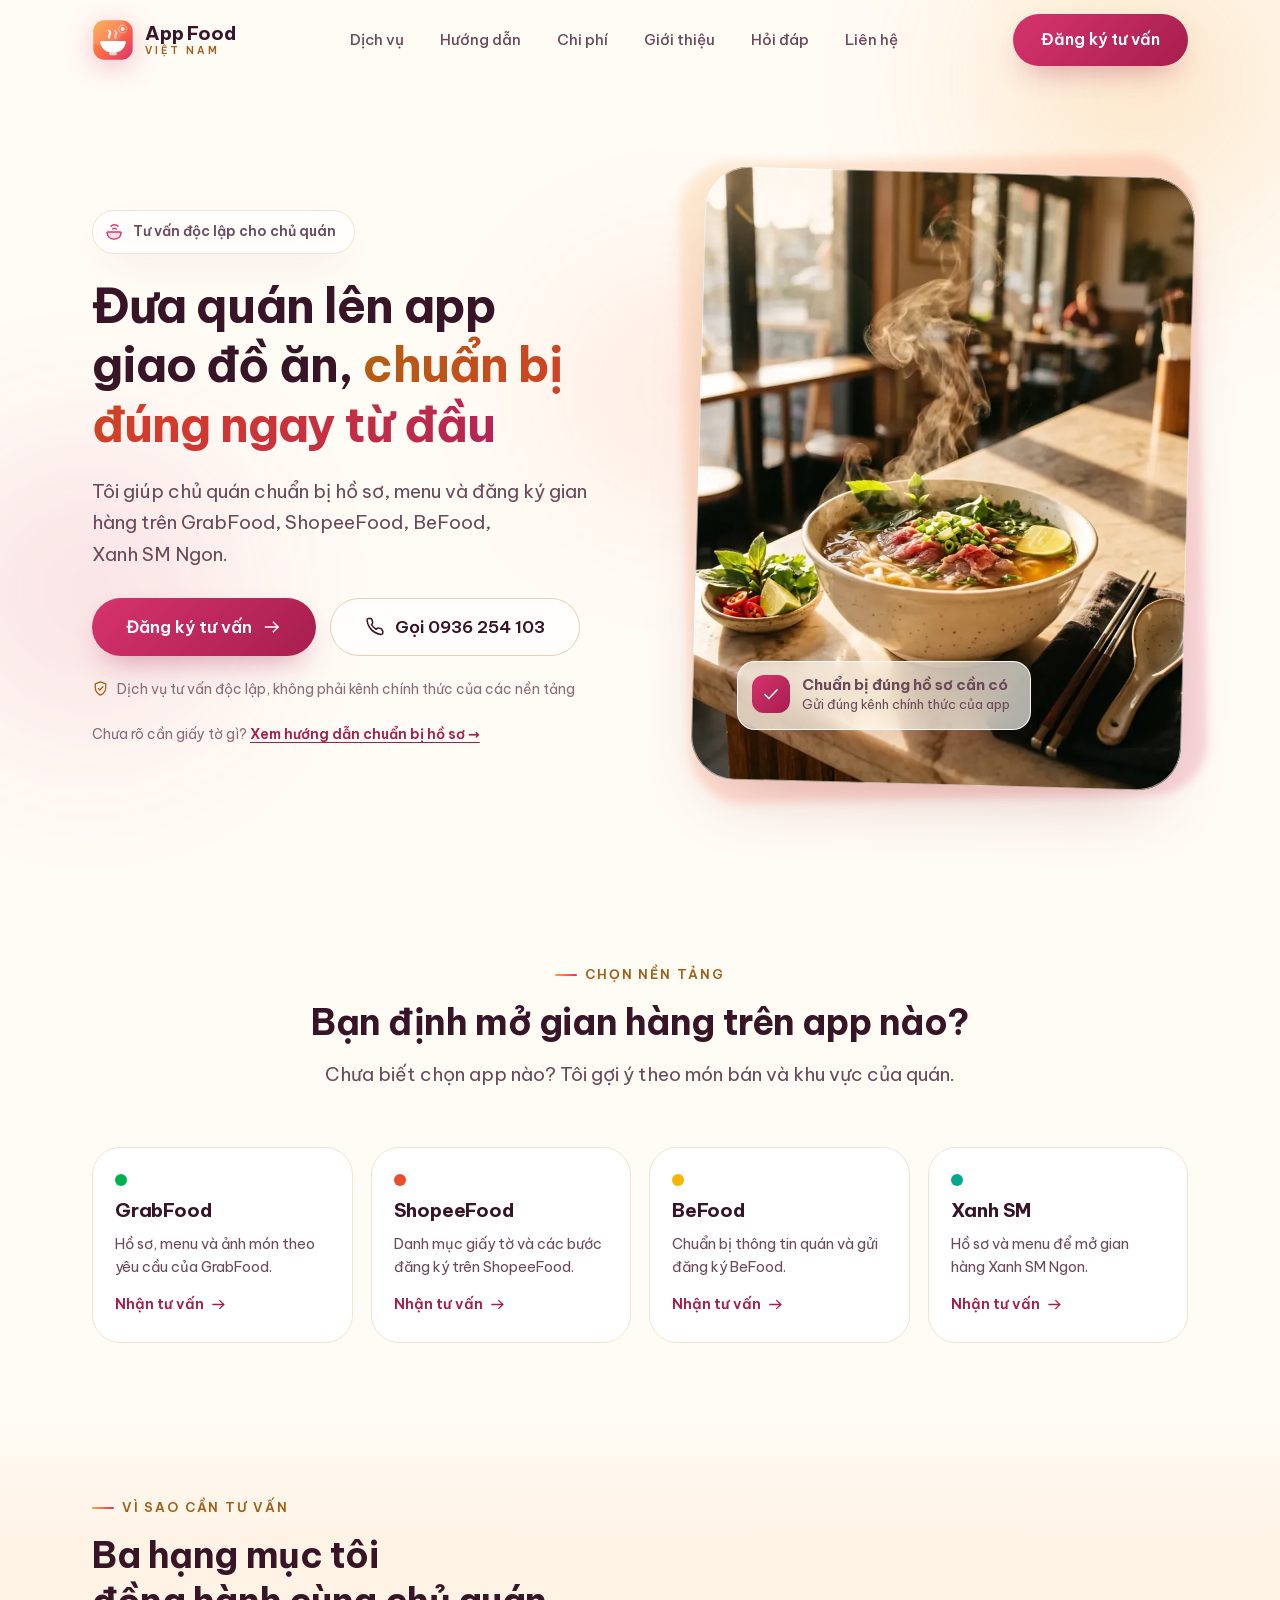
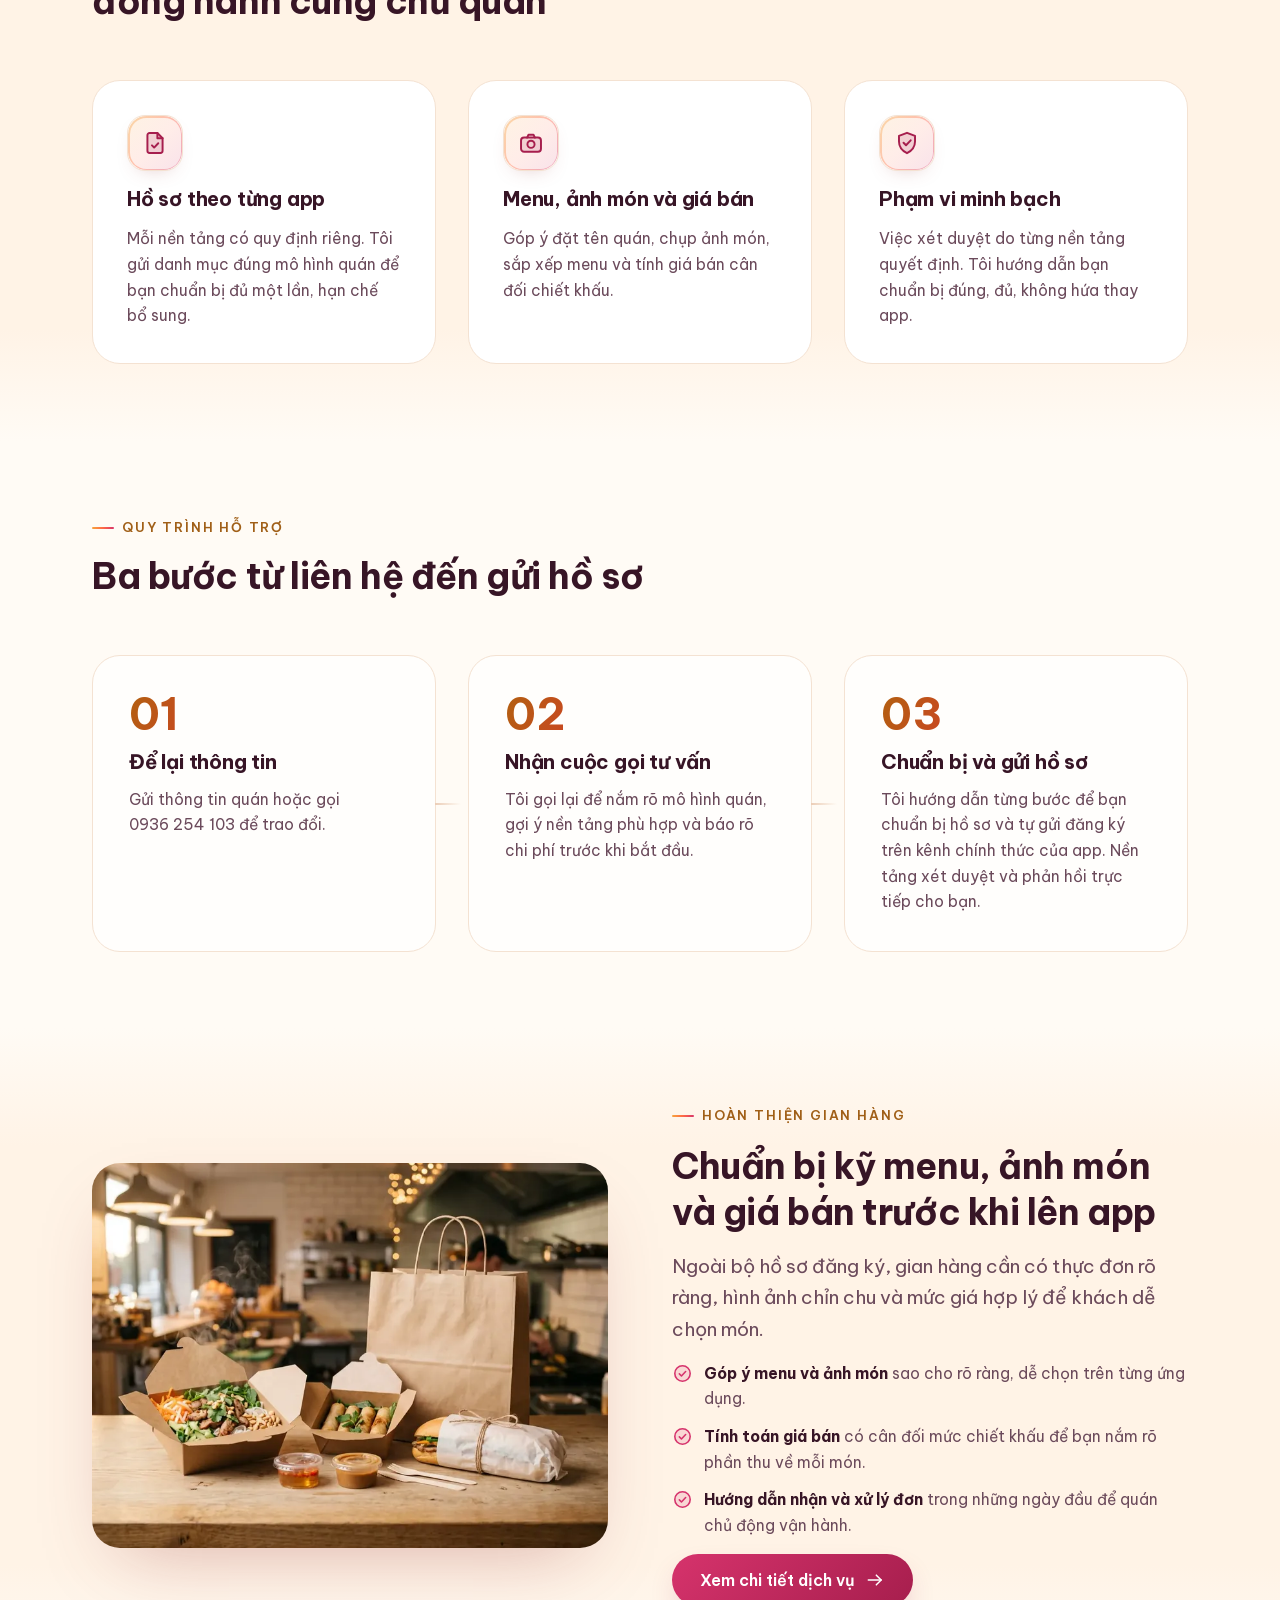
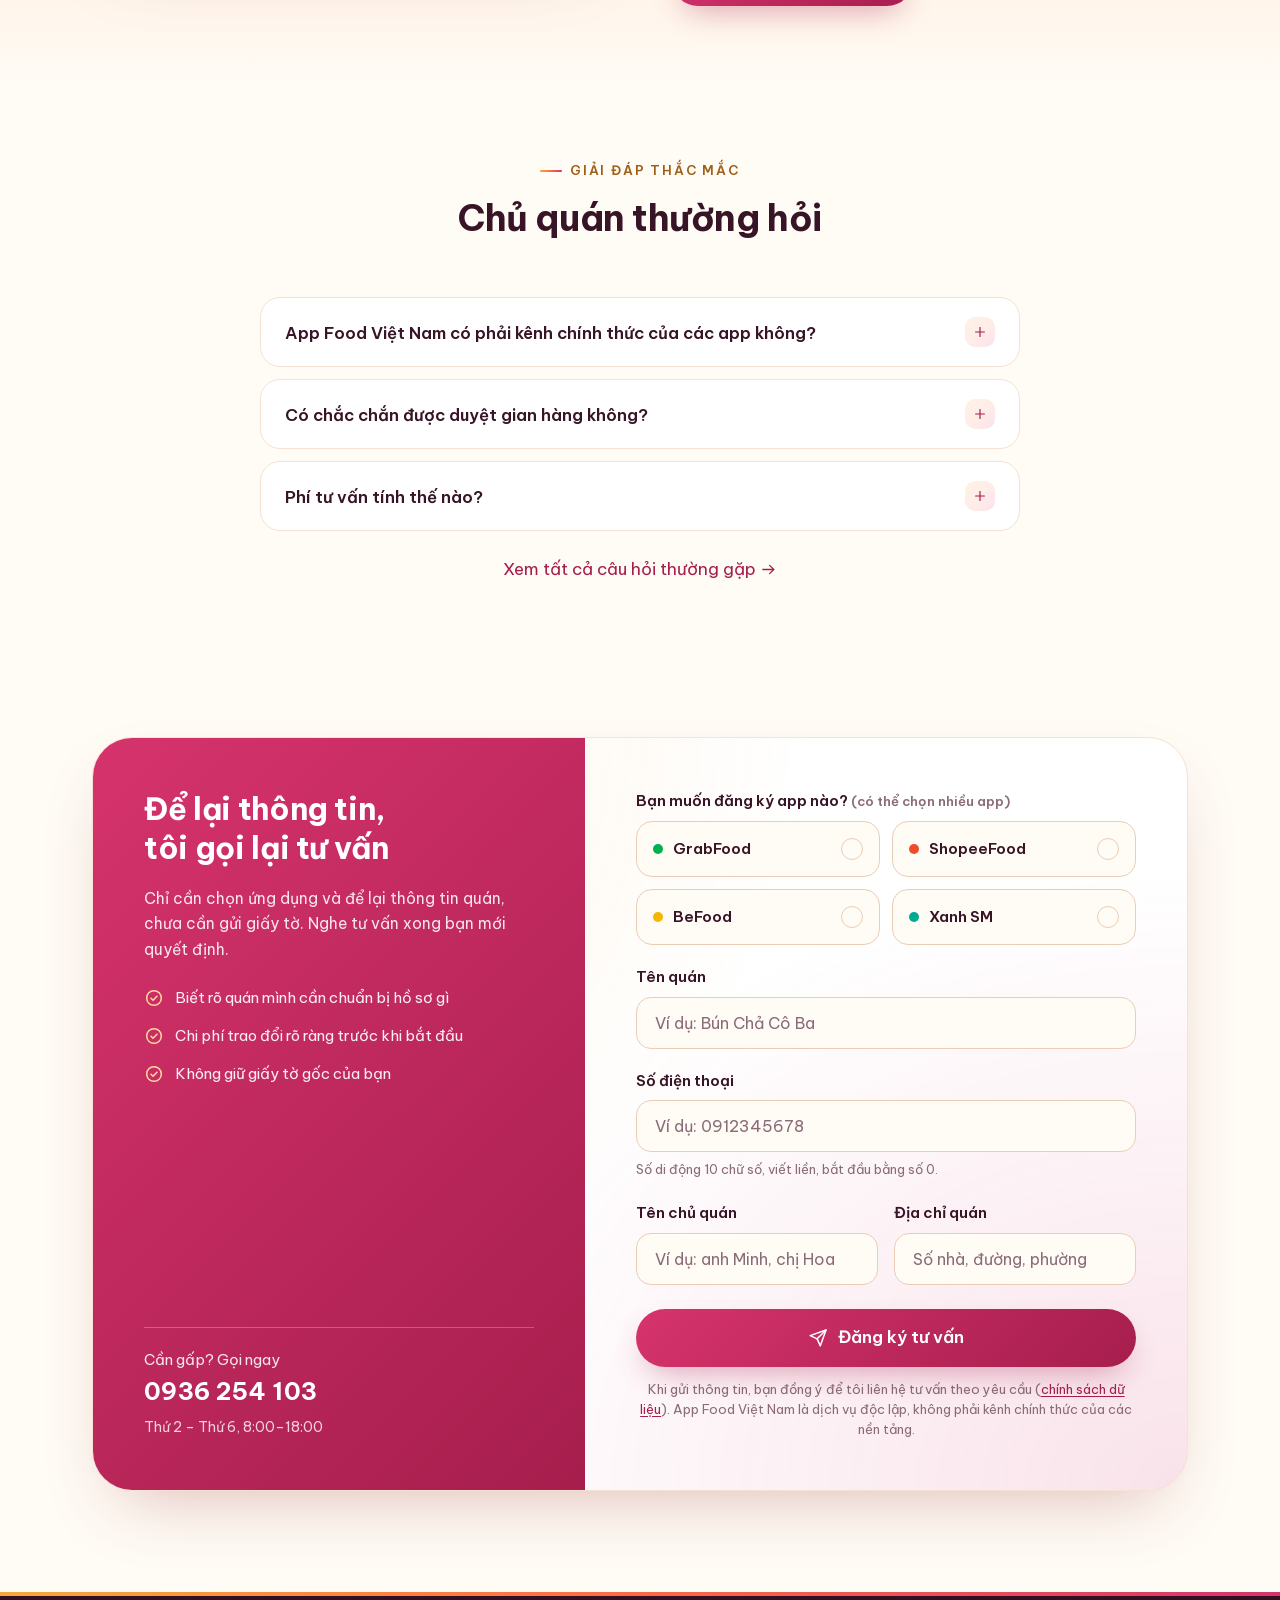
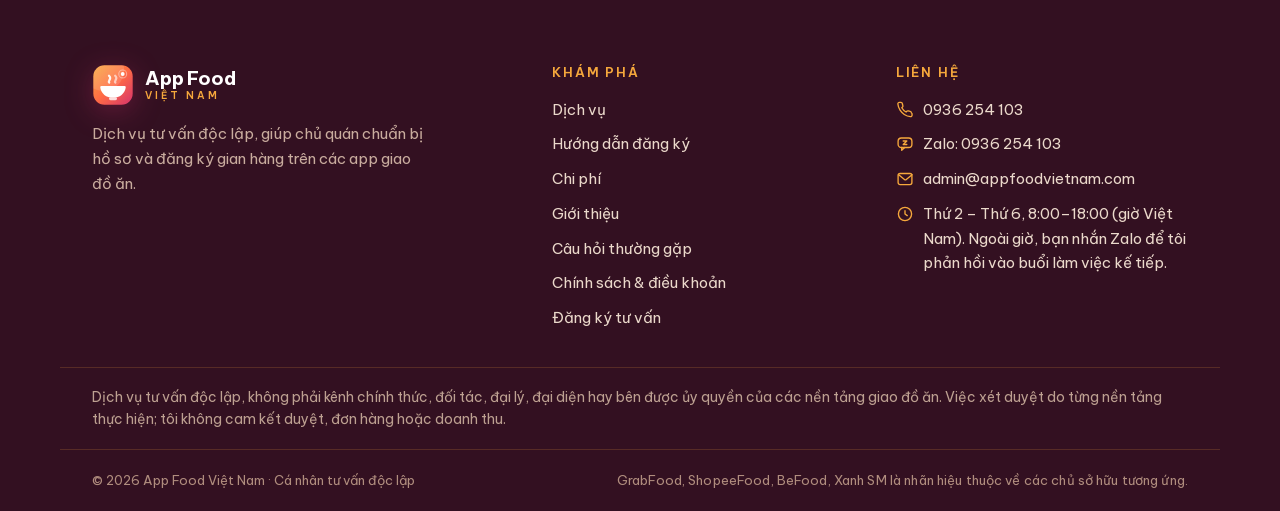
==== commit 4c659f57: "content: site-wide copy pass V2 (TXT-01..24), no em-dash in visible text Agreed in Claude + Antigrav" ====
--- a/index.html
+++ b/index.html
@@ -128,7 +128,7 @@
         </div>
         <p class="hero-note hero-enter-3">
           <svg viewBox="0 0 24 24" fill="none" stroke="currentColor" stroke-width="1.8" stroke-linecap="round" stroke-linejoin="round" aria-hidden="true"><path d="M12 2.6l7.4 2.9v5.1c0 4.5-3 8.6-7.4 10.8C7.6 19.2 4.6 15.1 4.6 10.6V5.5z"/><path d="M8.8 11.8l2.3 2.3 4.3-4.6"/></svg>
-          Dịch vụ độc lập — không phải kênh chính thức của bất kỳ nền tảng nào
+          Dịch vụ tư vấn độc lập, không phải kênh chính thức của các nền tảng
         </p>
         <p class="hero-note hero-link hero-enter-3">Chưa rõ cần giấy tờ gì? <a href="/huong-dan-dang-ky/">Xem hướng dẫn chuẩn bị hồ sơ →</a></p>
       </div>
@@ -143,7 +143,7 @@
             <svg viewBox="0 0 24 24" fill="none" stroke="currentColor" stroke-width="1.8" stroke-linecap="round" stroke-linejoin="round" aria-hidden="true"><path d="M4.6 12.6l4.8 4.8L19.4 7"/></svg>
           </span>
           <span>
-            <strong>Biết rõ cần chuẩn bị gì</strong>
+            <strong>Chuẩn bị đúng hồ sơ cần có</strong>
             <span>Gửi đúng kênh chính thức của app</span>
           </span>
         </div>
@@ -201,7 +201,7 @@
     <div class="container">
       <div class="section-head reveal">
         <span class="eyebrow">Vì sao cần tư vấn</span>
-        <h2>Ba việc tôi hỗ trợ để bạn đỡ mất công làm lại</h2>
+        <h2>Ba hạng&nbsp;mục tôi đồng&nbsp;hành cùng chủ&nbsp;quán</h2>
       </div>
       <div class="value-grid">
         <article class="value-item reveal">
@@ -209,21 +209,21 @@
             <svg viewBox="0 0 24 24" fill="none" stroke="currentColor" stroke-width="1.8" stroke-linecap="round" stroke-linejoin="round" aria-hidden="true"><path d="M14.2 2.8H7a2 2 0 0 0-2 2v14.4a2 2 0 0 0 2 2h10a2 2 0 0 0 2-2V7.6z" fill="currentColor" opacity=".14" stroke="none"/><path d="M14.2 2.8H7a2 2 0 0 0-2 2v14.4a2 2 0 0 0 2 2h10a2 2 0 0 0 2-2V7.6z"/><path d="M14.2 2.8v4.8H19"/><path d="M9.2 14.2l2 2 3.8-4"/></svg>
           </span>
           <h3>Hồ&nbsp;sơ theo từng app</h3>
-          <p>Mỗi app yêu cầu giấy tờ một kiểu. Tôi gửi bạn danh sách đúng trường hợp của quán để chuẩn bị một lượt, ít phải bổ sung.</p>
+          <p>Mỗi nền tảng có quy định riêng. Tôi gửi danh mục đúng mô hình quán để bạn chuẩn bị đủ một lần, hạn chế bổ sung.</p>
         </article>
         <article class="value-item reveal reveal-d1">
           <span class="icon-tile">
             <svg viewBox="0 0 24 24" fill="none" stroke="currentColor" stroke-width="1.8" stroke-linecap="round" stroke-linejoin="round" aria-hidden="true"><rect x="2.8" y="7" width="18.4" height="13" rx="2.8" fill="currentColor" opacity=".14" stroke="none"/><rect x="2.8" y="7" width="18.4" height="13" rx="2.8"/><path d="M8.4 7l1.3-2.6h4.6L15.6 7"/><circle cx="12" cy="13.2" r="3.3"/></svg>
           </span>
           <h3>Menu, ảnh&nbsp;món và giá&nbsp;bán</h3>
-          <p>Đặt tên gian hàng, chụp ảnh món, sắp xếp menu và tính giá bán có trừ chiết khấu của app.</p>
+          <p>Góp ý đặt tên quán, chụp ảnh món, sắp xếp menu và tính giá bán cân đối chiết khấu.</p>
         </article>
         <article class="value-item reveal reveal-d2">
           <span class="icon-tile">
             <svg viewBox="0 0 24 24" fill="none" stroke="currentColor" stroke-width="1.8" stroke-linecap="round" stroke-linejoin="round" aria-hidden="true"><path d="M12 2.6l7.4 2.9v5.1c0 4.5-3 8.6-7.4 10.8C7.6 19.2 4.6 15.1 4.6 10.6V5.5z" fill="currentColor" opacity=".14" stroke="none"/><path d="M12 2.6l7.4 2.9v5.1c0 4.5-3 8.6-7.4 10.8C7.6 19.2 4.6 15.1 4.6 10.6V5.5z"/><path d="M8.8 11.8l2.3 2.3 4.3-4.6"/></svg>
           </span>
-          <h3>Rõ ràng về giới hạn</h3>
-          <p>Nền tảng quyết định việc duyệt và thời gian duyệt. Tôi giúp bạn chuẩn bị đúng, đủ — không hứa thay nền tảng.</p>
+          <h3>Phạm&nbsp;vi minh&nbsp;bạch</h3>
+          <p>Việc xét duyệt do từng nền tảng quyết định. Tôi hướng dẫn bạn chuẩn bị đúng, đủ, không hứa thay app.</p>
         </article>
       </div>
     </div>
@@ -233,7 +233,7 @@
   <section class="section">
     <div class="container">
       <div class="section-head reveal">
-        <span class="eyebrow">Cách làm việc</span>
+        <span class="eyebrow">Quy trình hỗ trợ</span>
         <h2>Ba bước từ liên&nbsp;hệ đến gửi hồ&nbsp;sơ</h2>
       </div>
       <div class="steps">
@@ -245,12 +245,12 @@
         <article class="step reveal reveal-d1">
           <span class="step-num" aria-hidden="true">02</span>
           <h3>Nhận cuộc gọi tư&nbsp;vấn</h3>
-          <p>Tôi gọi lại để hiểu rõ quán bạn, gợi ý nền tảng phù hợp và trao đổi chi phí trước khi bắt đầu.</p>
+          <p>Tôi gọi lại để nắm rõ mô hình quán, gợi ý nền tảng phù hợp và báo rõ chi phí trước khi bắt đầu.</p>
         </article>
         <article class="step reveal reveal-d2">
           <span class="step-num" aria-hidden="true">03</span>
           <h3>Chuẩn&nbsp;bị và gửi hồ&nbsp;sơ</h3>
-          <p>Bạn chuẩn bị theo danh mục rồi tự gửi đăng ký trên kênh chính thức của app, có tôi hướng dẫn từng bước. Nền tảng xét duyệt và trả lời trực tiếp cho bạn.</p>
+          <p>Tôi hướng dẫn từng bước để bạn chuẩn bị hồ sơ và tự gửi đăng ký trên kênh chính thức của app. Nền tảng xét duyệt và phản hồi trực tiếp cho bạn.</p>
         </article>
       </div>
     </div>
@@ -263,21 +263,21 @@
         <img src="/assets/img/giao-di.webp" srcset="/assets/img/giao-di-800.webp 800w, /assets/img/giao-di.webp 1400w" sizes="(max-width: 900px) 92vw, 560px" alt="Hộp giấy kraft đựng bún, chả giò và bánh mì đóng gói sẵn sàng giao đi" width="1400" height="1045" loading="lazy">
       </div>
       <div class="split-copy reveal reveal-d1">
-        <span class="eyebrow">Không chỉ giấy tờ</span>
-        <h2>Menu, ảnh và giá được chuẩn&nbsp;bị kỹ trước khi lên app</h2>
-        <p class="lead">Hồ sơ mới chỉ là một nửa việc. Nửa còn lại là menu, ảnh món và giá bán — những thứ khách nhìn thấy đầu tiên khi lướt app.</p>
+        <span class="eyebrow">Hoàn thiện gian hàng</span>
+        <h2>Chuẩn&nbsp;bị kỹ menu, ảnh&nbsp;món và giá&nbsp;bán trước khi lên&nbsp;app</h2>
+        <p class="lead">Ngoài bộ hồ sơ đăng ký, gian hàng cần có thực đơn rõ ràng, hình ảnh chỉn chu và mức giá hợp lý để khách dễ chọn món.</p>
         <ul>
           <li>
             <svg viewBox="0 0 24 24" fill="none" stroke="currentColor" stroke-width="1.8" stroke-linecap="round" stroke-linejoin="round" aria-hidden="true"><circle cx="12" cy="12" r="8.8" fill="currentColor" opacity=".14" stroke="none"/><circle cx="12" cy="12" r="8.8"/><path d="M8.4 12.4l2.4 2.4 4.8-5"/></svg>
-            <span><strong>Menu và ảnh món</strong> được góp ý cho rõ ràng, dễ chọn trên từng app.</span>
+            <span><strong>Góp ý menu và ảnh món</strong> sao cho rõ ràng, dễ chọn trên từng ứng dụng.</span>
           </li>
           <li>
             <svg viewBox="0 0 24 24" fill="none" stroke="currentColor" stroke-width="1.8" stroke-linecap="round" stroke-linejoin="round" aria-hidden="true"><circle cx="12" cy="12" r="8.8" fill="currentColor" opacity=".14" stroke="none"/><circle cx="12" cy="12" r="8.8"/><path d="M8.4 12.4l2.4 2.4 4.8-5"/></svg>
-            <span><strong>Giá bán</strong> có tính phần chiết khấu app thu, để bạn ước được mỗi món còn lại bao nhiêu.</span>
+            <span><strong>Tính toán giá bán</strong> có cân đối mức chiết khấu để bạn nắm rõ phần thu về mỗi món.</span>
           </li>
           <li>
             <svg viewBox="0 0 24 24" fill="none" stroke="currentColor" stroke-width="1.8" stroke-linecap="round" stroke-linejoin="round" aria-hidden="true"><circle cx="12" cy="12" r="8.8" fill="currentColor" opacity=".14" stroke="none"/><circle cx="12" cy="12" r="8.8"/><path d="M8.4 12.4l2.4 2.4 4.8-5"/></svg>
-            <span><strong>Nhận và xác nhận đơn</strong> những ngày đầu có hướng dẫn cụ thể, để bạn tự vận hành được.</span>
+            <span><strong>Hướng dẫn nhận và xử lý đơn</strong> trong những ngày đầu để quán chủ động vận hành.</span>
           </li>
         </ul>
         <a class="btn btn-primary" href="/dich-vu/">Xem chi tiết dịch vụ
@@ -291,7 +291,7 @@
   <section class="section">
     <div class="container">
       <div class="section-head center reveal">
-        <span class="eyebrow">Hỏi nhanh đáp gọn</span>
+        <span class="eyebrow">Giải đáp thắc mắc</span>
         <h2>Chủ&nbsp;quán thường hỏi</h2>
       </div>
       <div class="faq-list reveal">
@@ -300,21 +300,21 @@
             App Food Việt Nam có phải kênh chính thức của các app không?
             <span class="faq-icon"><svg viewBox="0 0 24 24" fill="none" stroke="currentColor" stroke-width="1.8" stroke-linecap="round" aria-hidden="true"><path d="M12 5.4v13.2"/><path d="M5.4 12h13.2"/></svg></span>
           </summary>
-          <div class="faq-body">Không. Đây là dịch vụ tư vấn độc lập do tôi trực tiếp làm, không phải kênh chính thức, đối tác, đại lý hay bên được ủy quyền của GrabFood, ShopeeFood, BeFood hoặc Xanh SM. Việc xét duyệt gian hàng do từng nền tảng thực hiện.</div>
+          <div class="faq-body">Không. Đây là dịch vụ tư vấn độc lập do tôi trực tiếp thực hiện, không phải kênh chính thức, đối tác, đại lý hay bên được ủy quyền của GrabFood, ShopeeFood, BeFood hoặc Xanh SM. Việc xét duyệt gian hàng do từng nền tảng thực hiện.</div>
         </details>
         <details class="faq-item">
           <summary>
             Có chắc chắn được duyệt gian hàng không?
             <span class="faq-icon"><svg viewBox="0 0 24 24" fill="none" stroke="currentColor" stroke-width="1.8" stroke-linecap="round" aria-hidden="true"><path d="M12 5.4v13.2"/><path d="M5.4 12h13.2"/></svg></span>
           </summary>
-          <div class="faq-body">Không. Nền tảng tự xét duyệt, bên tư vấn không quyết định thay được. Việc tôi làm là giúp bạn chuẩn bị hồ sơ đầy đủ và gửi đúng kênh chính thức.</div>
+          <div class="faq-body">Không. Mỗi nền tảng tự xét duyệt hồ sơ theo quy định riêng. Tôi hỗ trợ bạn chuẩn bị đầy đủ giấy tờ và hướng dẫn gửi đúng kênh chính thức.</div>
         </details>
         <details class="faq-item">
           <summary>
             Phí tư vấn tính thế nào?
             <span class="faq-icon"><svg viewBox="0 0 24 24" fill="none" stroke="currentColor" stroke-width="1.8" stroke-linecap="round" aria-hidden="true"><path d="M12 5.4v13.2"/><path d="M5.4 12h13.2"/></svg></span>
           </summary>
-          <div class="faq-body">Phí tùy số app, hồ sơ đã có và phần việc bạn cần hỗ trợ. Tôi báo giá trước khi làm; nếu cần thêm việc, hai bên thống nhất lại. Xem cách tính phí tại trang <a href="/bao-gia/">chi phí</a>.</div>
+          <div class="faq-body">Chi phí tùy theo số ứng dụng đăng ký, hồ sơ sẵn có và hạng mục bạn cần hỗ trợ. Tôi luôn báo rõ trước khi làm; nếu phát sinh thêm việc, hai bên sẽ thống nhất lại. Xem chi tiết tại trang <a href="/bao-gia/">chi phí</a>.</div>
         </details>
       </div>
       <p style="text-align:center; margin-top: 24px;"><a class="app-link" href="/cau-hoi-thuong-gap/">Xem tất cả câu hỏi thường gặp
@@ -331,7 +331,7 @@
           <div class="form-aside">
             <p class="aside-mtitle">Sau khi bạn gửi thông tin</p>
             <h2>Để lại thông&nbsp;tin, tôi gọi lại tư&nbsp;vấn</h2>
-            <p class="aside-lead">Chọn app, điền 4 ô thông tin, chưa cần giấy tờ. Nghe tư vấn xong bạn mới quyết định có làm hay không.</p>
+            <p class="aside-lead">Chỉ cần chọn ứng dụng và để lại thông tin quán, chưa cần gửi giấy tờ. Nghe tư vấn xong bạn mới quyết định.</p>
             <ul>
               <li>
                 <svg viewBox="0 0 24 24" fill="none" stroke="currentColor" stroke-width="1.8" stroke-linecap="round" stroke-linejoin="round" aria-hidden="true"><circle cx="12" cy="12" r="8.8"/><path d="M8.4 12.4l2.4 2.4 4.8-5"/></svg>
@@ -352,7 +352,7 @@
           <form class="lead-form" method="post" data-lead-form data-form-location="home_form" data-endpoint="https://script.google.com/macros/s/AKfycbxobnk0wx81kiIgo1F0wb0SAIMSdXGzxM07akqnoy5pJNMdRNJq-OeeitdBE-Xs5cA/exec" novalidate>
             <div class="form-intro-mobile">
               <h2>Đăng&nbsp;ký tư&nbsp;vấn mở gian&nbsp;hàng</h2>
-              <p>Chọn app, để lại số điện thoại — tôi gọi lại tư vấn.</p>
+              <p>Chọn ứng dụng và điền thông tin quán để tôi gọi lại tư vấn.</p>
             </div>
             <div class="form-field" role="group" aria-labelledby="label-apps" aria-describedby="err-apps">
               <span class="label" id="label-apps">Bạn muốn đăng ký app nào? <span class="field-hint">(có thể chọn nhiều app)</span></span>
@@ -397,7 +397,7 @@
             <div class="form-field">
               <label for="so-dien-thoai">Số điện thoại</label>
               <input type="tel" id="so-dien-thoai" required aria-required="true" name="so_dien_thoai" inputmode="numeric" maxlength="10" pattern="0[0-9]{9}" placeholder="Ví dụ: 0912345678" autocomplete="tel" aria-describedby="hint-sdt err-sdt">
-              <span class="field-hint" id="hint-sdt">Số di động 10 số, viết liền, bắt đầu bằng 0.</span>
+              <span class="field-hint" id="hint-sdt">Số di động 10 chữ số, viết liền, bắt đầu bằng số 0.</span>
               <span class="field-error" id="err-sdt"><svg viewBox="0 0 24 24" fill="none" stroke="currentColor" stroke-width="1.8" stroke-linecap="round" stroke-linejoin="round" aria-hidden="true"><circle cx="12" cy="12" r="8.8"/><path d="M12 8v4.8"/><path d="M12 16.2h.01"/></svg><span>Nhập số điện thoại.</span></span>
             </div>
 
@@ -431,7 +431,7 @@
                 <svg viewBox="0 0 24 24" fill="none" stroke="currentColor" stroke-width="1.8" stroke-linecap="round" stroke-linejoin="round" aria-hidden="true"><circle cx="12" cy="12" r="8.8"/><path d="M12 8v4.8"/><path d="M12 16.2h.01"/></svg>
                 <span data-status-text></span>
               </p>
-              <p class="form-disclosure">Khi gửi form, bạn đồng ý để tôi dùng thông tin này liên hệ tư vấn (<a href="/chinh-sach/#du-lieu-bao-mat">chính sách dữ liệu</a>). App Food Việt Nam là dịch vụ độc lập, không phải kênh chính thức của các nền tảng.</p>
+              <p class="form-disclosure">Khi gửi thông tin, bạn đồng ý để tôi liên hệ tư vấn theo yêu cầu (<a href="/chinh-sach/#du-lieu-bao-mat">chính sách dữ liệu</a>). App Food Việt Nam là dịch vụ độc lập, không phải kênh chính thức của các nền tảng.</p>
             </div>
           </form>
         </div>
@@ -490,7 +490,7 @@
         </li>
         <li>
           <svg viewBox="0 0 24 24" fill="none" stroke="currentColor" stroke-width="1.8" stroke-linecap="round" stroke-linejoin="round" aria-hidden="true"><circle cx="12" cy="12" r="8.8"/><path d="M12 7.6V12l3 2.2"/></svg>
-          <span>Thứ 2 – Thứ 6, 8:00–18:00 (giờ Việt Nam). Ngoài giờ, cứ nhắn Zalo, tôi trả lời vào giờ làm việc kế tiếp.</span>
+          <span>Thứ 2 – Thứ 6, 8:00–18:00 (giờ Việt Nam). Ngoài giờ, bạn nhắn Zalo để tôi phản hồi vào buổi làm việc kế tiếp.</span>
         </li>
       </ul>
     </div>
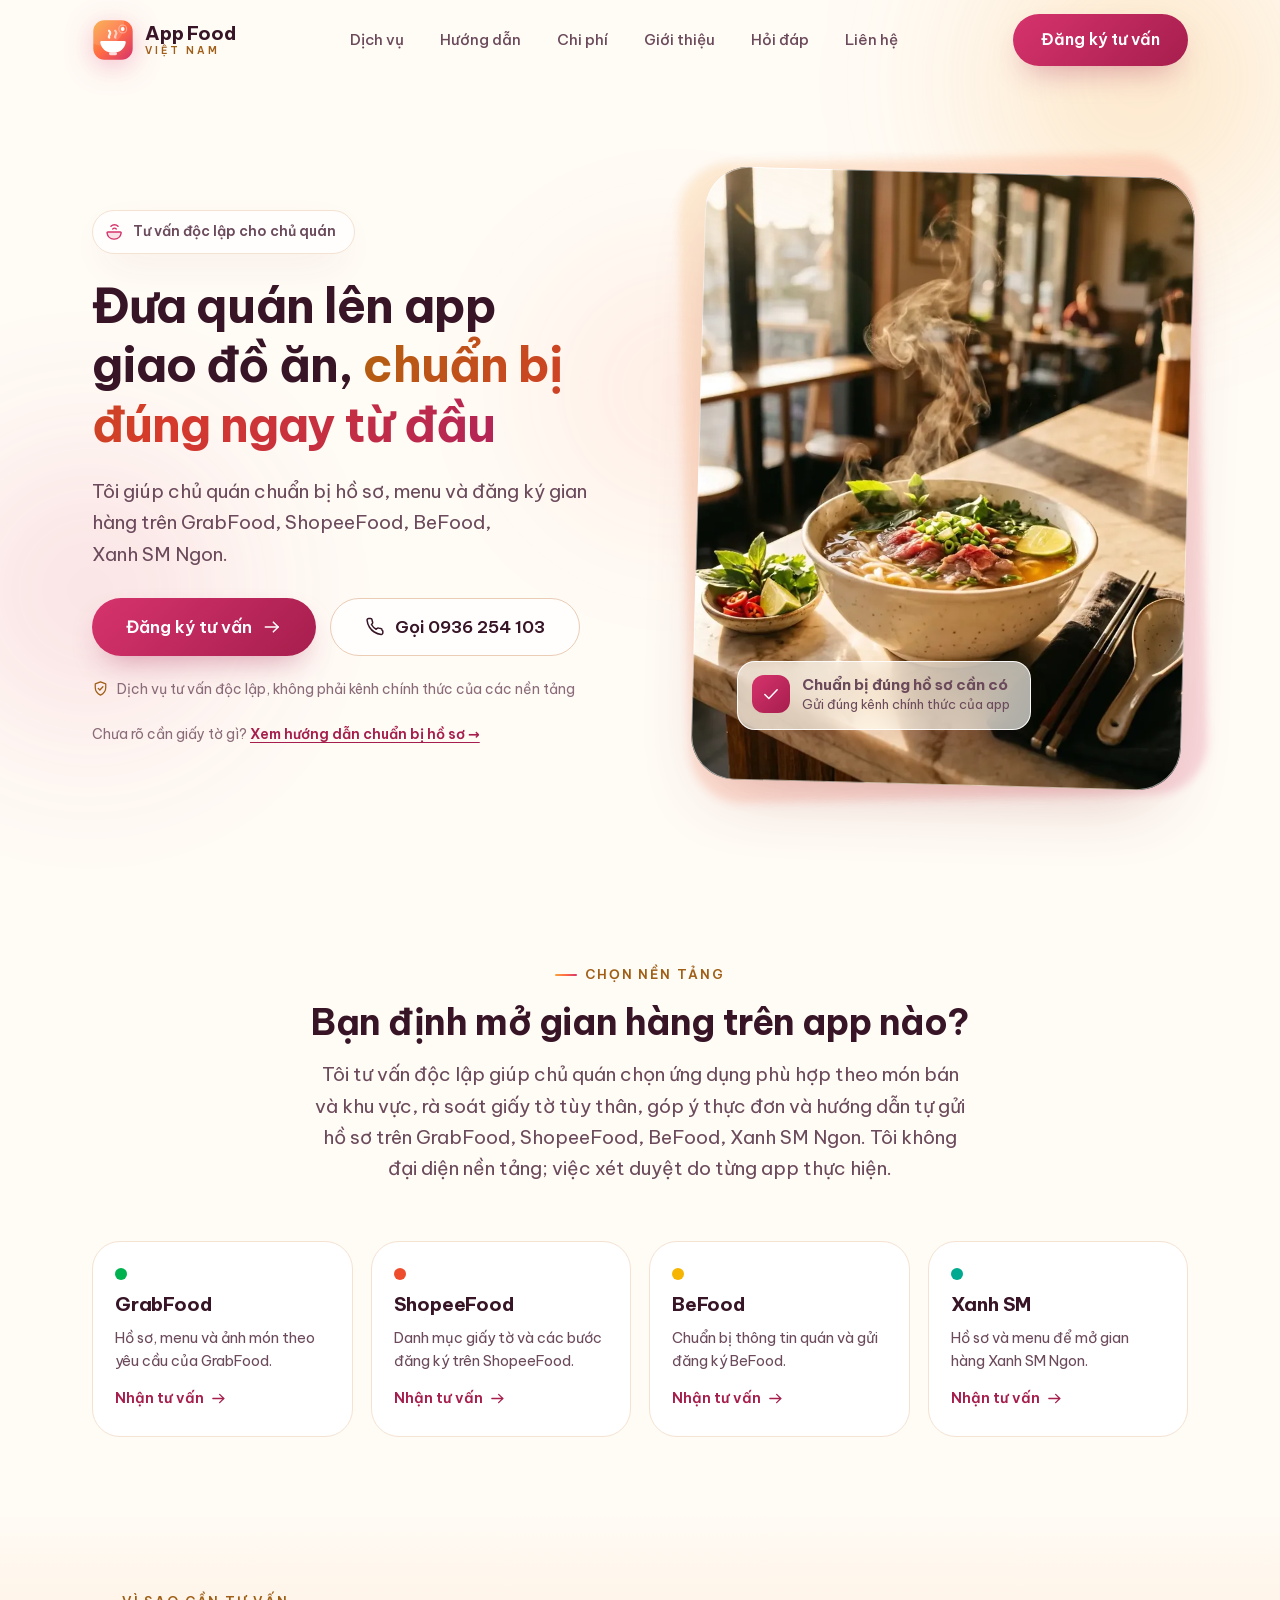
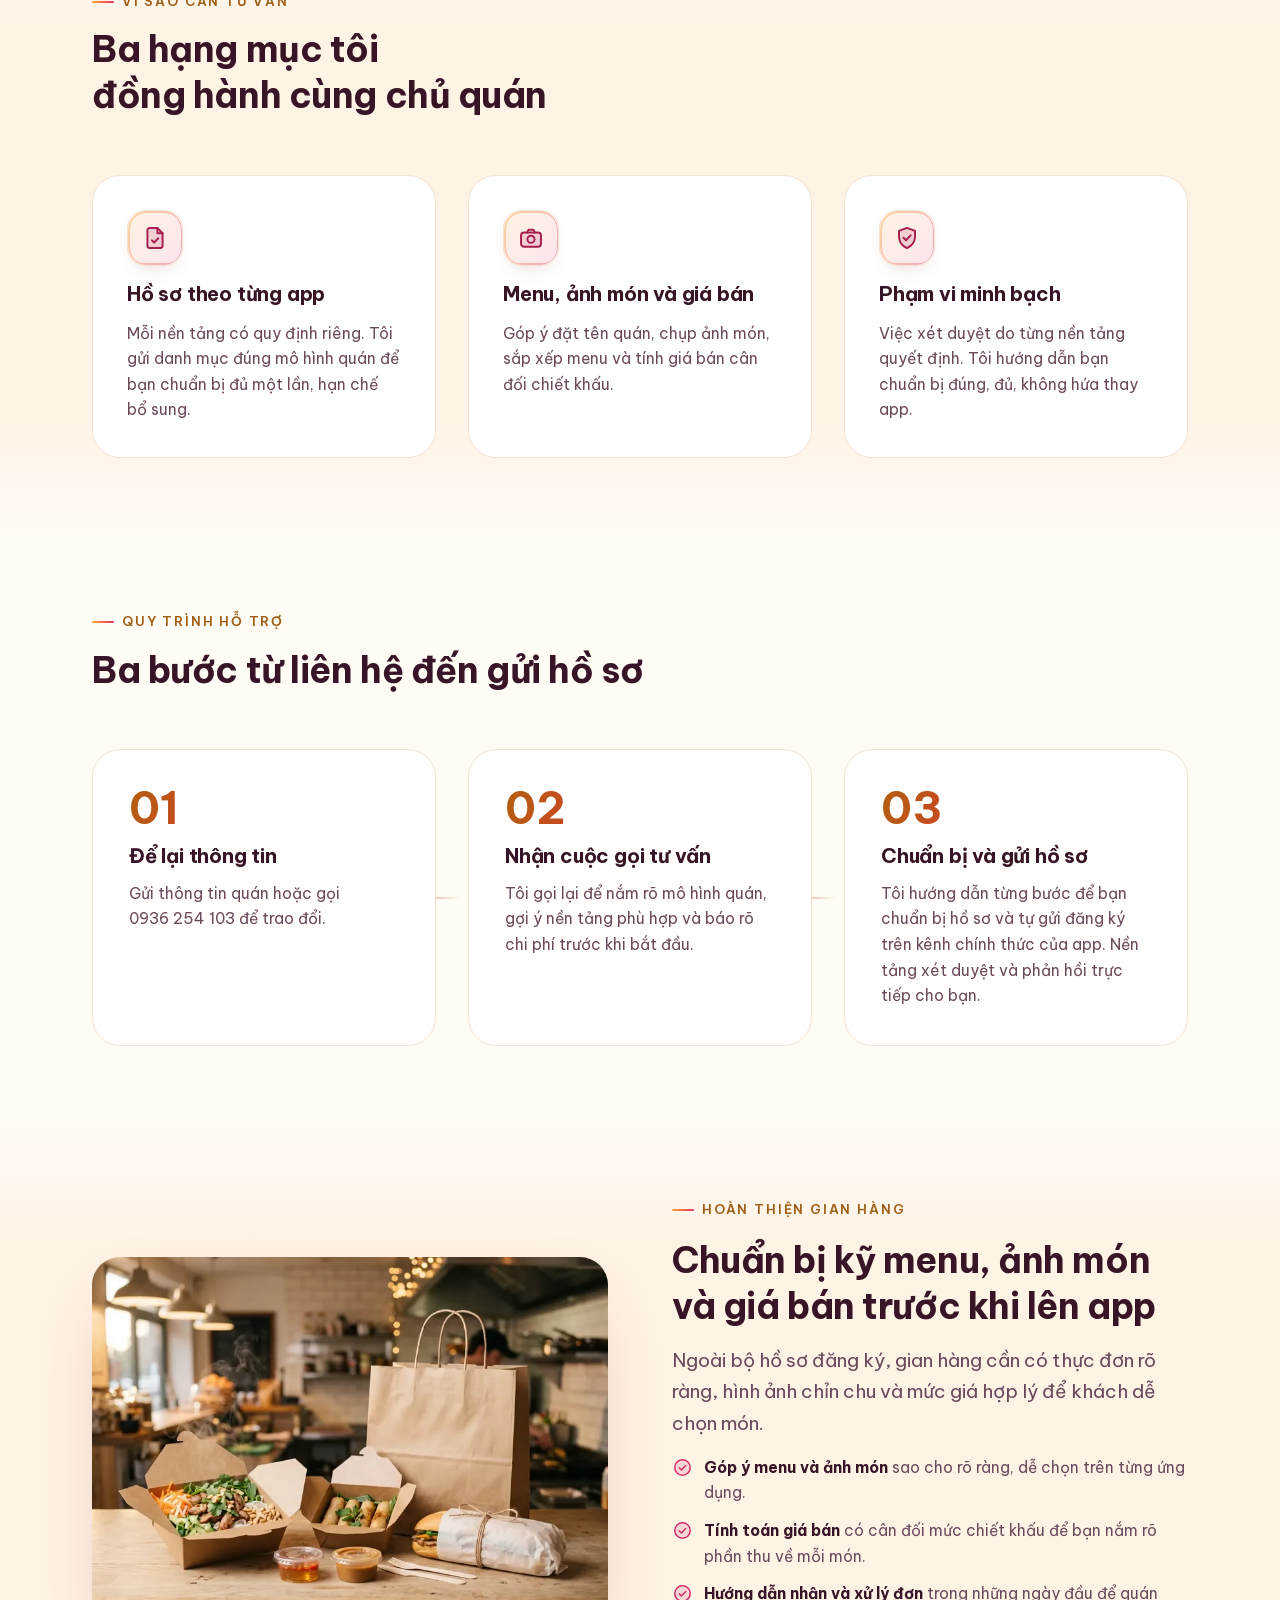
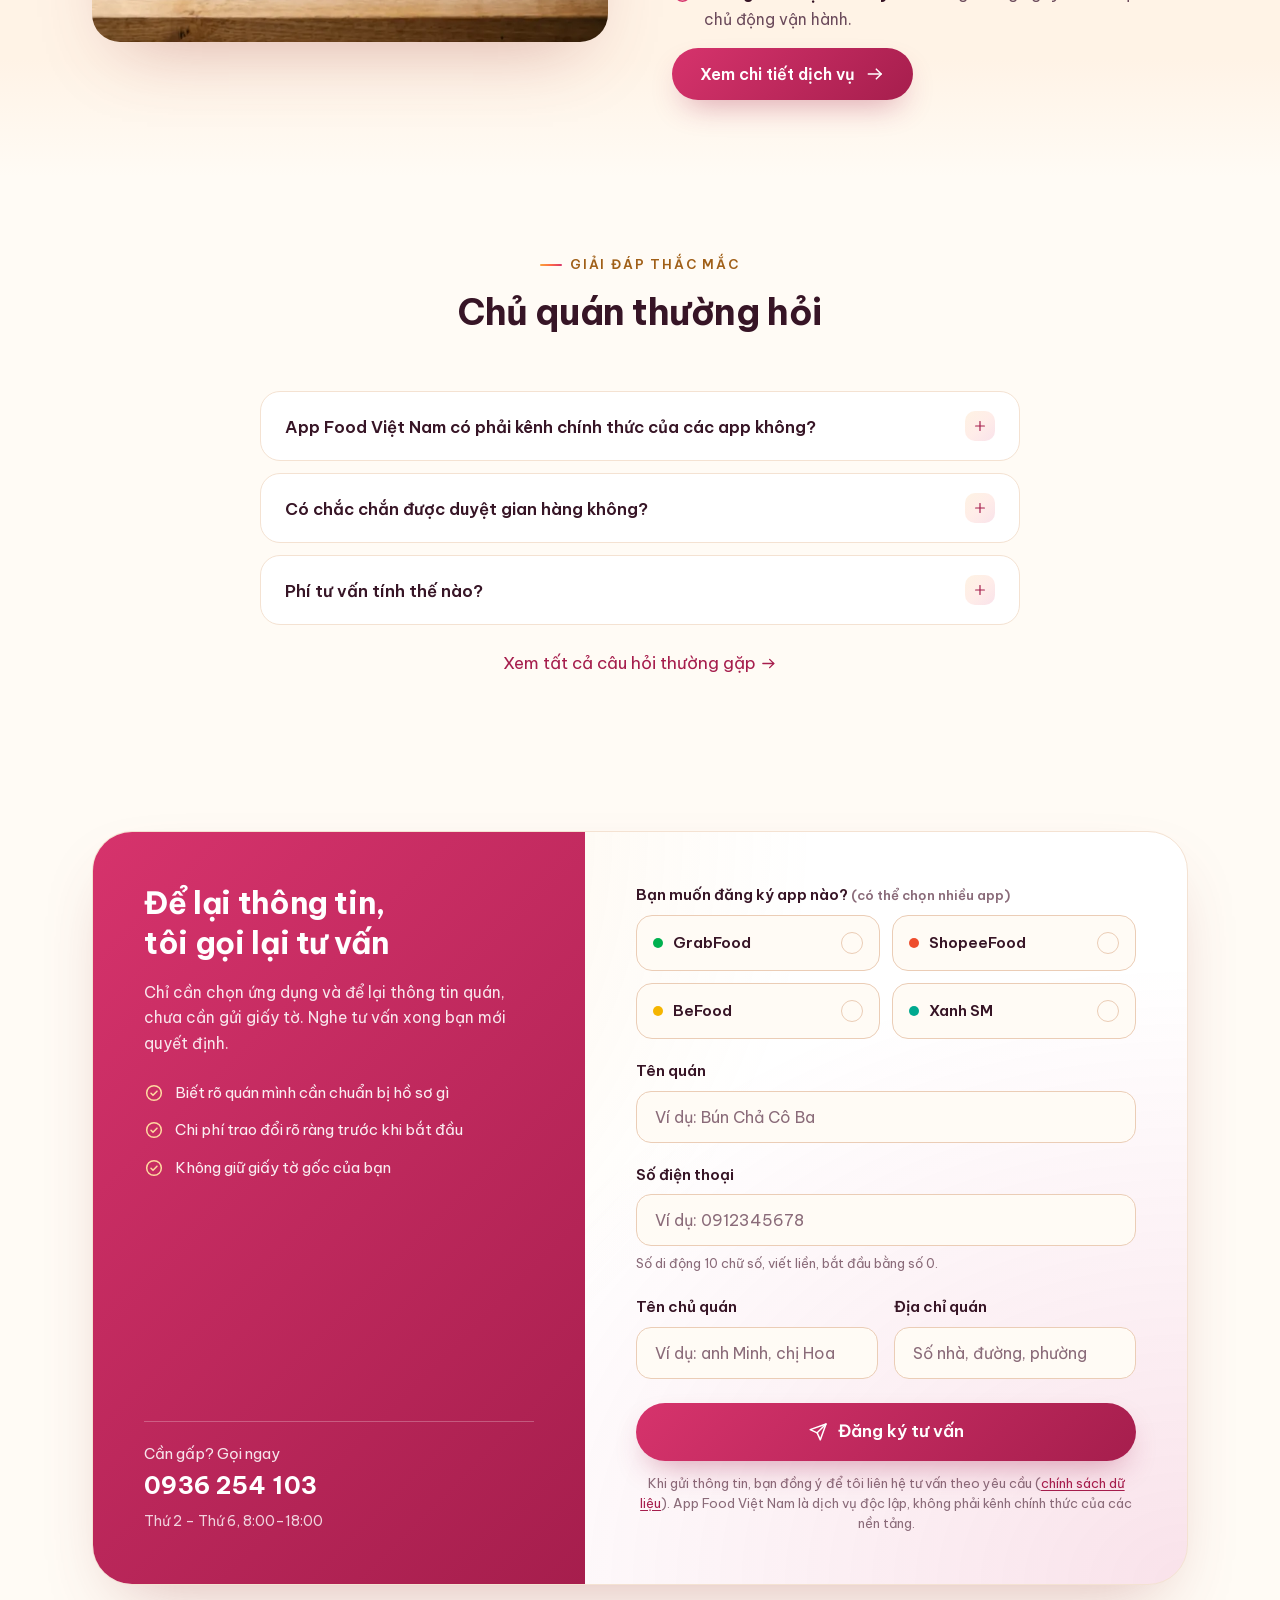
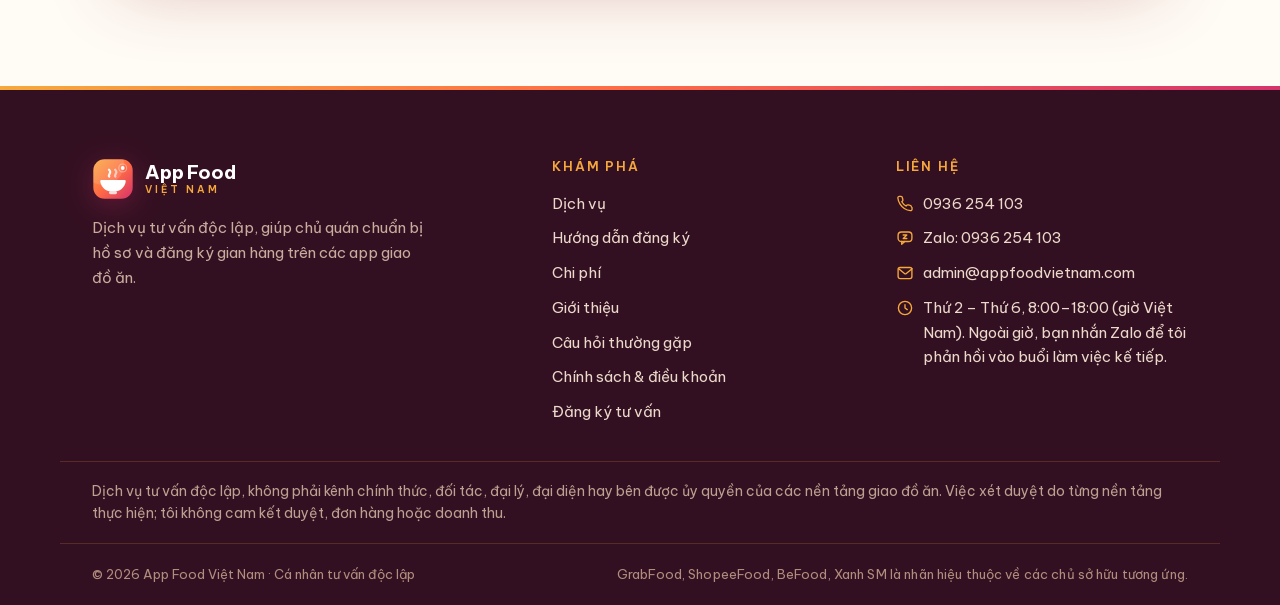
==== commit 09ea6fe3: "seo: M1-M11 SEO/AEO/GEO pass on 8 public pages (seo.css v=04e, llms.txt) Agreed in Claude + Antigrav" ====
--- a/index.html
+++ b/index.html
@@ -12,22 +12,22 @@
   <meta name="google-site-verification" content="fqpDVTH3SYLtBj9AutIHvdOHtQyylVKKp6pQyJX3B4w">
   <meta name="viewport" content="width=device-width, initial-scale=1">
   <script>document.documentElement.classList.add('js');setTimeout(function(){if(!window.__afvReady){document.documentElement.classList.remove('js');var fb=document.getElementById('js-fail-fallback');if(fb)fb.hidden=false;}},3000);document.addEventListener('submit',function(e){if(!window.__afvReady&&e.target.matches('[data-lead-form]')){e.preventDefault();var fb=document.getElementById('js-fail-fallback');if(fb)fb.hidden=false;}},true);</script>
-  <title>Hỗ trợ đăng ký quán lên app giao đồ ăn | App Food Việt Nam</title>
+  <title>Tư vấn đăng ký quán lên app giao đồ ăn | App Food Việt Nam</title>
   <meta name="description" content="Tư vấn độc lập giúp chủ quán chọn app, chuẩn bị hồ sơ, menu và đăng ký gian hàng trên GrabFood, ShopeeFood, BeFood, Xanh SM Ngon. Nền tảng tự xét duyệt.">
   <meta name="theme-color" content="#FFFBF5">
   <meta property="og:type" content="website">
   <meta property="og:url" content="https://appfoodvietnam.com/">
-  <meta property="og:title" content="App Food Việt Nam — hỗ trợ đăng ký quán lên app giao đồ ăn">
-  <meta property="og:description" content="Tư vấn độc lập: chọn nền tảng phù hợp, danh mục hồ sơ theo từng app, hướng dẫn các bước đăng ký gian hàng. Việc xét duyệt do từng nền tảng thực hiện.">
+  <meta property="og:title" content="Tư vấn đăng ký quán lên app giao đồ ăn | App Food Việt Nam">
+  <meta property="og:description" content="Tư vấn độc lập giúp chủ quán chọn app, chuẩn bị hồ sơ, menu và đăng ký gian hàng trên GrabFood, ShopeeFood, BeFood, Xanh SM Ngon. Nền tảng tự xét duyệt.">
   <meta property="og:image" content="https://appfoodvietnam.com/assets/img/og-cover.jpg">
   <meta property="og:image:width" content="1200">
   <meta property="og:image:height" content="630">
-  <meta property="og:image:alt" content="App Food Việt Nam — hỗ trợ chủ quán đăng ký gian hàng trên app giao đồ ăn">
+  <meta property="og:image:alt" content="App Food Việt Nam: hỗ trợ chủ quán chuẩn bị hồ sơ mở gian hàng trên app giao đồ ăn">
   <meta property="og:locale" content="vi_VN">
   <meta property="og:site_name" content="App Food Việt Nam">
   <meta name="twitter:card" content="summary_large_image">
-  <meta name="twitter:title" content="App Food Việt Nam — hỗ trợ đăng ký quán lên app giao đồ ăn">
-  <meta name="twitter:description" content="Tư vấn độc lập: chọn nền tảng phù hợp, danh mục hồ sơ theo từng app, hướng dẫn các bước đăng ký gian hàng. Việc xét duyệt do từng nền tảng thực hiện.">
+  <meta name="twitter:title" content="Tư vấn đăng ký quán lên app giao đồ ăn | App Food Việt Nam">
+  <meta name="twitter:description" content="Tư vấn độc lập giúp chủ quán chọn app, chuẩn bị hồ sơ, menu và đăng ký gian hàng trên GrabFood, ShopeeFood, BeFood, Xanh SM Ngon. Nền tảng tự xét duyệt.">
   <meta name="twitter:image" content="https://appfoodvietnam.com/assets/img/og-cover.jpg">
   <link rel="icon" type="image/svg+xml" href="/favicon.svg">
   <link rel="canonical" href="https://appfoodvietnam.com/">
@@ -35,7 +35,8 @@
   <link rel="preload" href="/assets/fonts/be-vietnam-pro-400-latin.woff2" as="font" type="font/woff2" crossorigin>
   <link rel="preload" href="/assets/fonts/be-vietnam-pro-700-latin.woff2" as="font" type="font/woff2" crossorigin>
   <link rel="preload" href="/assets/fonts/be-vietnam-pro-700-vietnamese.woff2" as="font" type="font/woff2" crossorigin>
-  <link rel="stylesheet" href="/assets/css/style.css?v=04c">
+  <link rel="stylesheet" href="/assets/css/style.css?v=04d">
+  <link rel="stylesheet" href="/assets/css/seo.css?v=04e">
   <link rel="preload" as="image" href="/assets/img/hero-pho.webp" imagesrcset="/assets/img/hero-pho-800.webp 800w, /assets/img/hero-pho.webp 1047w" imagesizes="(max-width: 900px) 92vw, 504px" fetchpriority="high">
   <script type="application/ld+json">
   {
@@ -67,6 +68,21 @@
           "opens": "08:00",
           "closes": "18:00"
         }
+      },
+      {
+        "@type": "WebPage",
+        "@id": "https://appfoodvietnam.com/#webpage",
+        "url": "https://appfoodvietnam.com/",
+        "name": "Tư vấn đăng ký quán lên app giao đồ ăn | App Food Việt Nam",
+        "description": "Tư vấn độc lập giúp chủ quán chọn app, chuẩn bị hồ sơ, menu và đăng ký gian hàng trên GrabFood, ShopeeFood, BeFood, Xanh SM Ngon. Nền tảng tự xét duyệt.",
+        "inLanguage": "vi",
+        "isPartOf": {
+          "@id": "https://appfoodvietnam.com/#website"
+        },
+        "about": {
+          "@id": "https://appfoodvietnam.com/#org"
+        },
+        "dateModified": "2026-11-15"
       }
     ]
   }
@@ -80,7 +96,7 @@
 
 <header class="site-header">
   <div class="container header-inner">
-    <a class="logo" href="/" aria-label="App Food Việt Nam — về trang chủ">
+    <a class="logo" href="/" aria-label="App Food Việt Nam: về trang chủ">
       <svg class="logo-mark" viewBox="0 0 64 64" aria-hidden="true"><defs><linearGradient id="gvh" x1="0" y1="0" x2="1" y2="1"><stop offset="0" stop-color="#F6A83C"/><stop offset=".5" stop-color="#FF6B45"/><stop offset="1" stop-color="#D6336C"/></linearGradient><clipPath id="gvhc"><rect x="2" y="2" width="60" height="60" rx="17"/></clipPath></defs><rect x="2" y="2" width="60" height="60" rx="17" fill="url(#gvh)"/><g clip-path="url(#gvhc)"><circle cx="17" cy="9" r="32" fill="#fff" opacity=".13"/></g><path d="M26.2 28.4c-1.9-2.3 1.5-4.1 1.5-6.9 0-1.9-1.1-3-1.8-3.7" stroke="#fff" stroke-width="3.4" stroke-linecap="round" fill="none" opacity=".92"/><path d="M35.6 28.4c-1.9-2.3 1.5-4.1 1.5-6.9 0-1.9-1.1-3-1.8-3.7" stroke="#fff" stroke-width="3.4" stroke-linecap="round" fill="none" opacity=".6"/><circle cx="46.8" cy="15.2" r="2.9" fill="#fff"/><circle cx="46.8" cy="15.2" r="6" stroke="#fff" stroke-width="1.7" fill="none" opacity=".4"/><path d="M14.6 33.5h34.8a2 2 0 0 1 2 2.2c-1 8.9-9.2 15.8-19.4 15.8s-18.4-6.9-19.4-15.8a2 2 0 0 1 2-2.2z" fill="#fff"/><path d="M26 51.4h12v1a2.8 2.8 0 0 1-2.8 2.8h-6.4A2.8 2.8 0 0 1 26 52.4z" fill="#fff" opacity=".8"/></svg>
       <span class="logo-text">App Food<small>Việt Nam</small></span>
     </a>
@@ -157,7 +173,7 @@
       <div class="section-head center reveal">
         <span class="eyebrow">Chọn nền tảng</span>
         <h2>Bạn định mở gian&nbsp;hàng trên app nào?</h2>
-        <p class="lead">Chưa biết chọn app nào? Tôi gợi ý theo món bán và khu vực của quán.</p>
+        <p class="lead">Tôi tư vấn độc lập giúp chủ quán chọn ứng dụng phù hợp theo món bán và khu vực, rà soát giấy tờ tùy thân, góp ý thực đơn và hướng dẫn tự gửi hồ sơ trên GrabFood, ShopeeFood, BeFood, Xanh&nbsp;SM&nbsp;Ngon. Tôi không đại diện nền tảng; việc xét duyệt do từng app thực hiện.</p>
       </div>
       <div class="app-cards">
         <article class="app-card reveal">
@@ -521,6 +537,6 @@
   </nav>
 </div>
 
-<script src="/assets/js/main.js?v=04c" defer></script>
+<script src="/assets/js/main.js?v=04d" defer></script>
 </body>
 </html>
--- a/assets/css/seo.css
+++ b/assets/css/seo.css
@@ -0,0 +1,122 @@
+/* Tách riêng cho 8 trang SEO: không nhúng ở /dang-ky/ và /cam-on/ */
+.js .reveal {
+  opacity: 1;
+  transform: translateY(14px);
+  transition: transform var(--t-cham) var(--ease);
+}
+.js .reveal.is-visible {
+  transform: none;
+}
+@media (prefers-reduced-motion: reduce) {
+  .js .reveal {
+    opacity: 1;
+    transform: none;
+    transition: none;
+  }
+}
+
+/* M5: giữ nguyên visual khi chuyển ul/div/summary sang ol/h3 */
+.split-copy ol {
+  list-style: none;
+  padding: 0;
+  margin: 0;
+  display: grid;
+  gap: 12px;
+}
+.guide-timeline {
+  list-style: none;
+  padding: 0;
+  margin: 0;
+}
+.faq-item summary h3 {
+  margin: 0;
+  font: inherit;
+  color: inherit;
+  letter-spacing: inherit;
+  line-height: inherit;
+  flex: 1;
+}
+.faq-group-title {
+  margin: clamp(28px, 4vw, 40px) 0 14px;
+  font-size: clamp(1.125rem, 2.2vw, 1.375rem);
+  color: var(--muc);
+}
+.faq-group-title:first-child {
+  margin-top: 0;
+}
+
+/* M4: bảng AEO an toàn tràn ngang trên mobile 320/360/390px */
+.table-wrap {
+  display: block;
+  width: 100%;
+  max-width: 100%;
+  overflow-x: auto;
+  -webkit-overflow-scrolling: touch;
+  border: 1px solid var(--vien);
+  border-radius: var(--bo-goc);
+  background: var(--the);
+}
+.compare-table {
+  width: 100%;
+  border-collapse: collapse;
+  min-width: 560px;
+  font-size: .9375rem;
+  text-align: left;
+}
+.compare-table caption {
+  padding: 12px 16px;
+  font-size: .875rem;
+  color: var(--muc-2);
+  text-align: left;
+  border-bottom: 1px solid var(--vien);
+  background: var(--nen-2);
+}
+.compare-table th,
+.compare-table td {
+  padding: 13px 16px;
+  border-bottom: 1px solid var(--vien);
+  vertical-align: top;
+  color: var(--muc-2);
+}
+.compare-table thead th {
+  color: var(--muc);
+  font-weight: 600;
+  background: var(--nen);
+}
+.compare-table tbody tr:last-child td {
+  border-bottom: 0;
+}
+
+/* M7: khối nguồn chữ CRO-safe dưới CTA */
+.guide-sources {
+  margin-top: 24px;
+  padding: 18px 20px;
+  border: 1px solid var(--vien);
+  border-radius: var(--bo-goc);
+  background: var(--nen);
+  font-size: .9063rem;
+  color: var(--muc-2);
+}
+.guide-sources h3 {
+  margin: 0 0 8px;
+  font-size: 1rem;
+  color: var(--muc);
+}
+.guide-sources ul {
+  margin: 8px 0 10px;
+  padding-left: 18px;
+  display: grid;
+  gap: 6px;
+}
+.guide-sources cite {
+  font-style: normal;
+  font-weight: 600;
+  color: var(--muc);
+}
+
+/* M8: dòng ngày rà soát dùng chung */
+.guide-note {
+  color: var(--muc-3);
+  font-size: .875rem;
+  margin-top: 14px;
+}
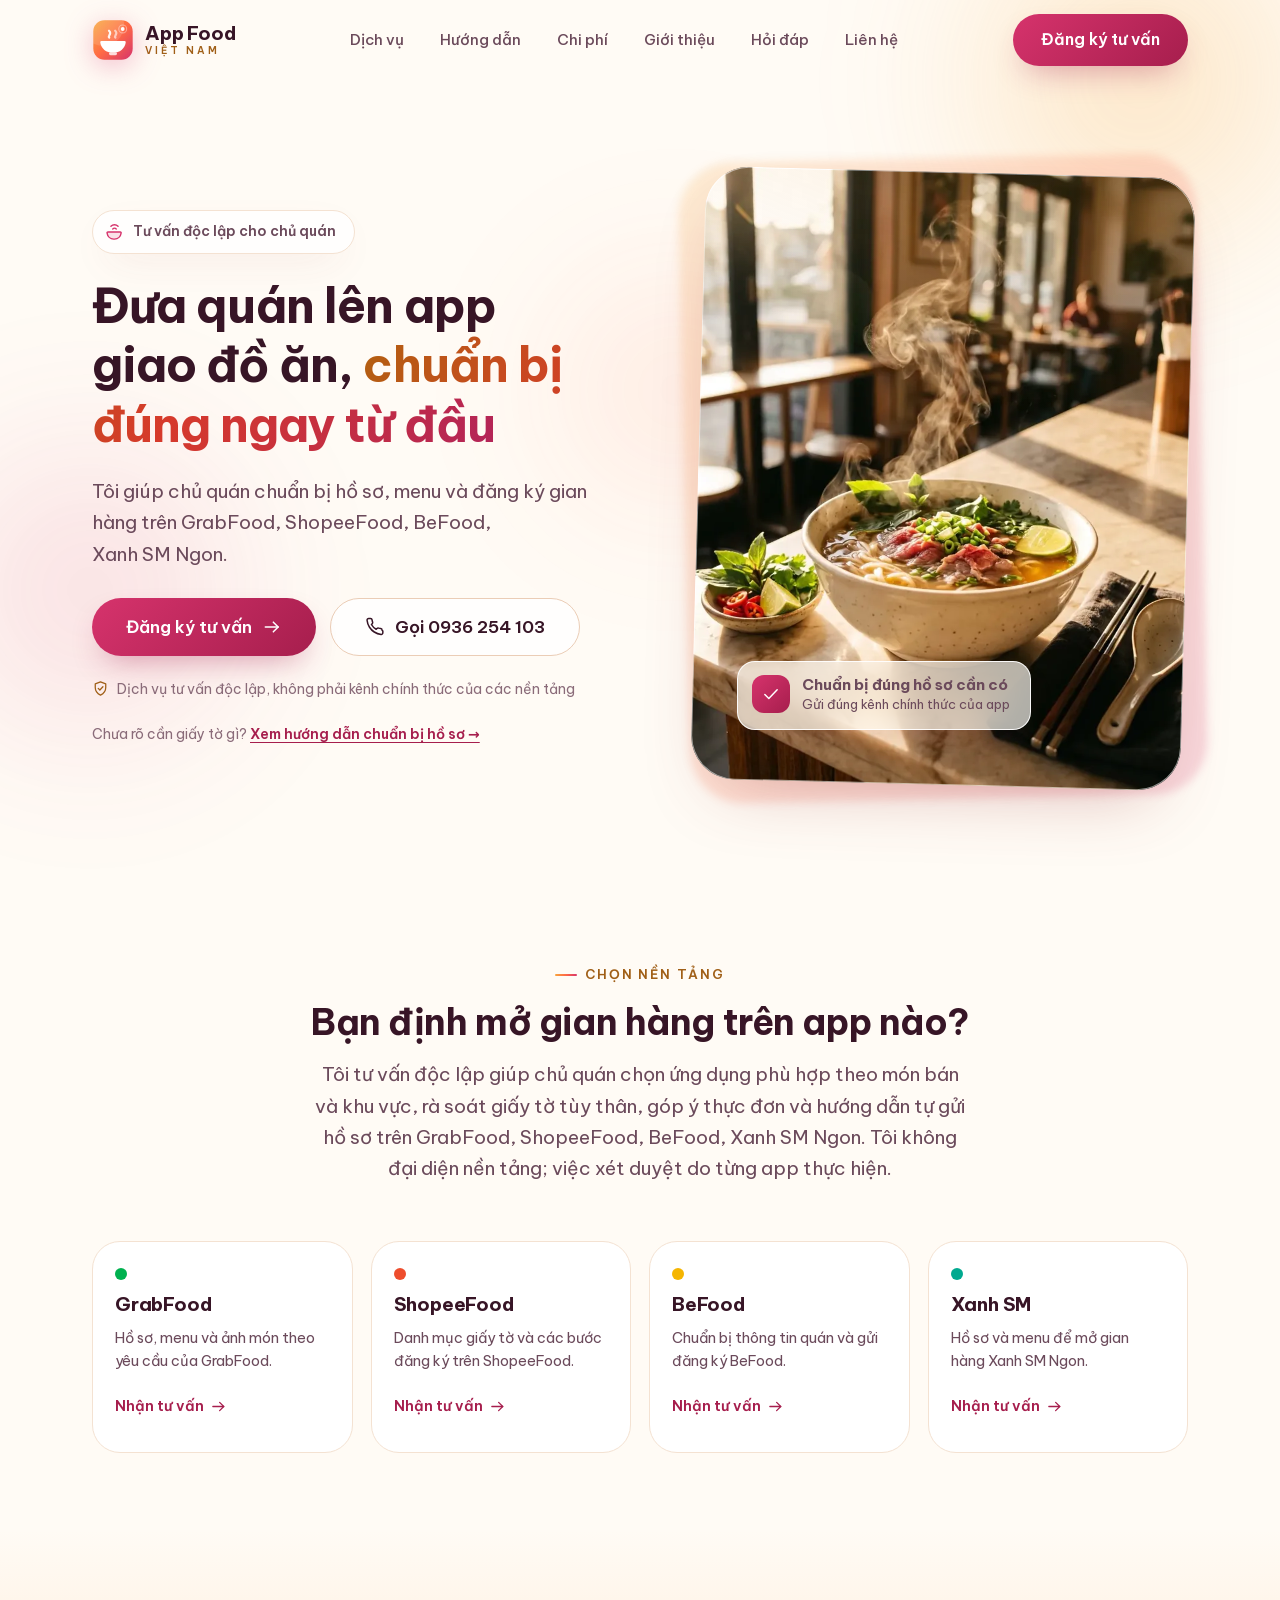
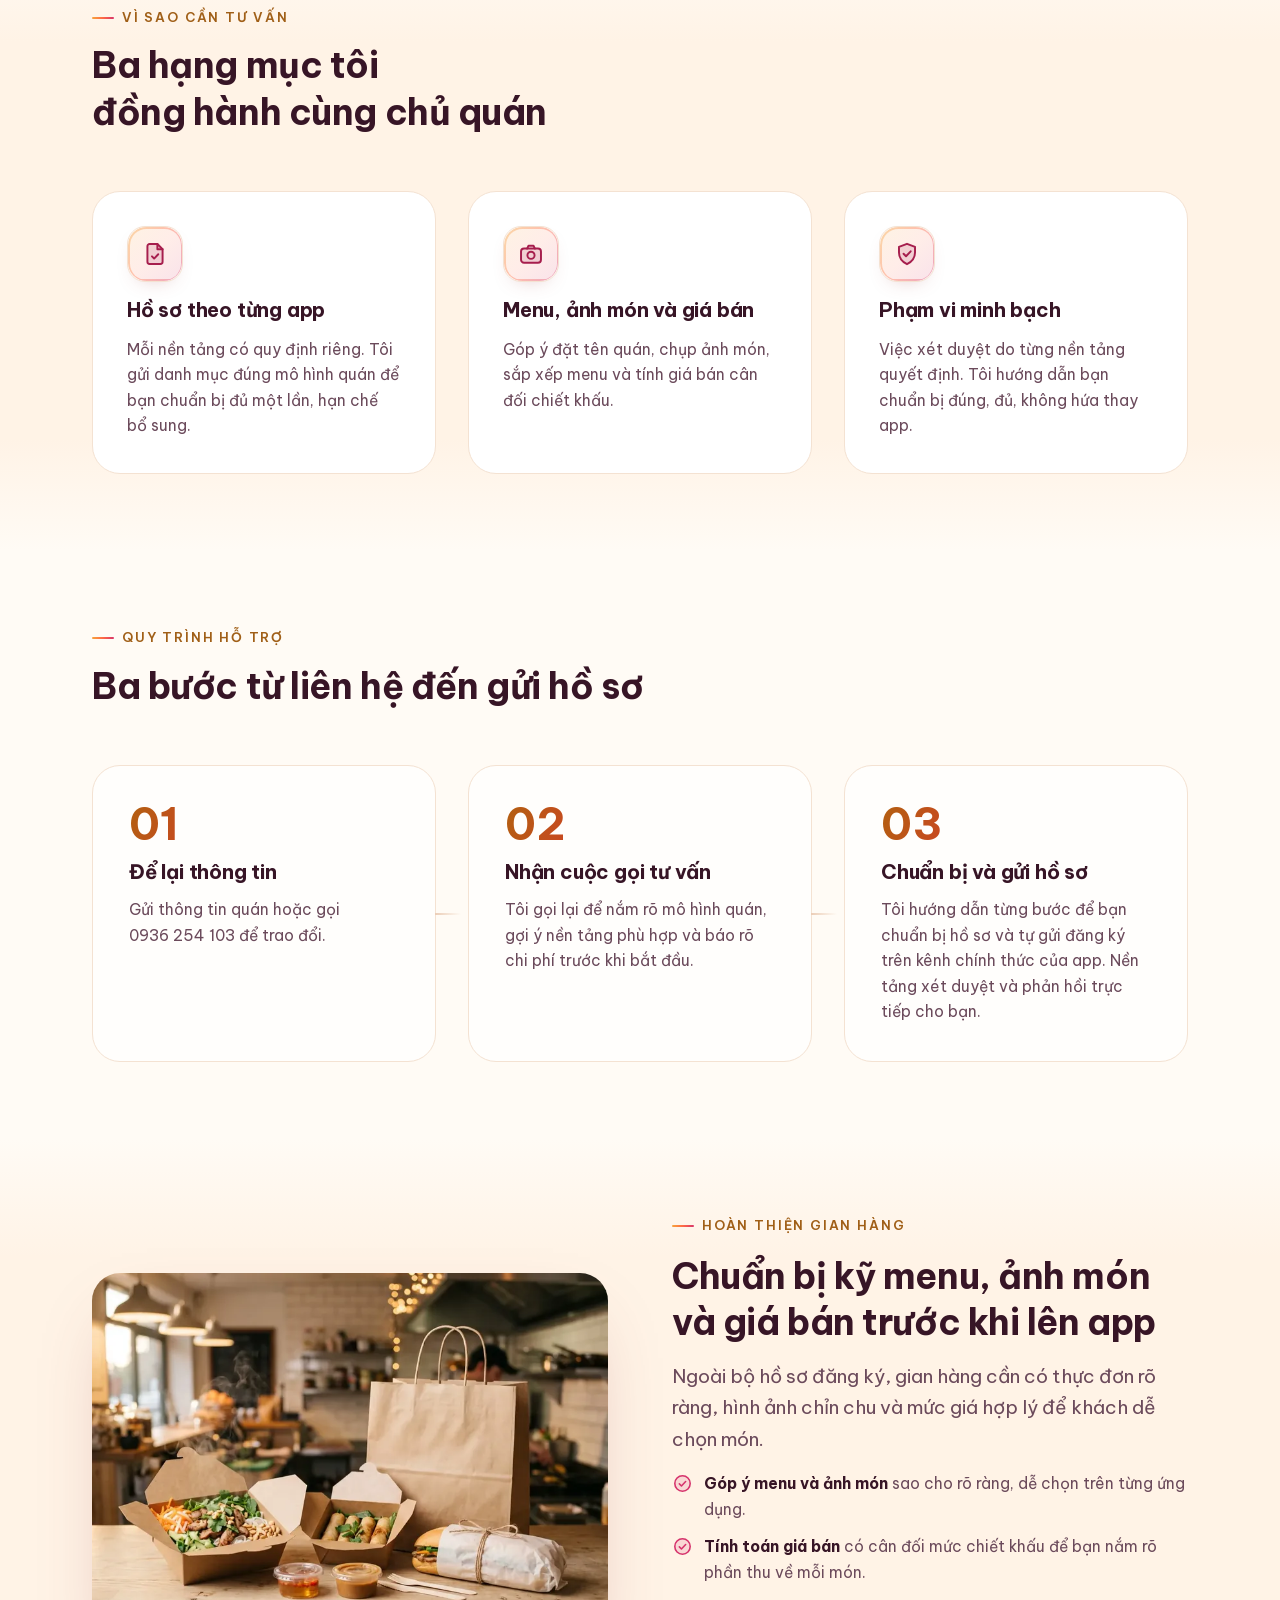
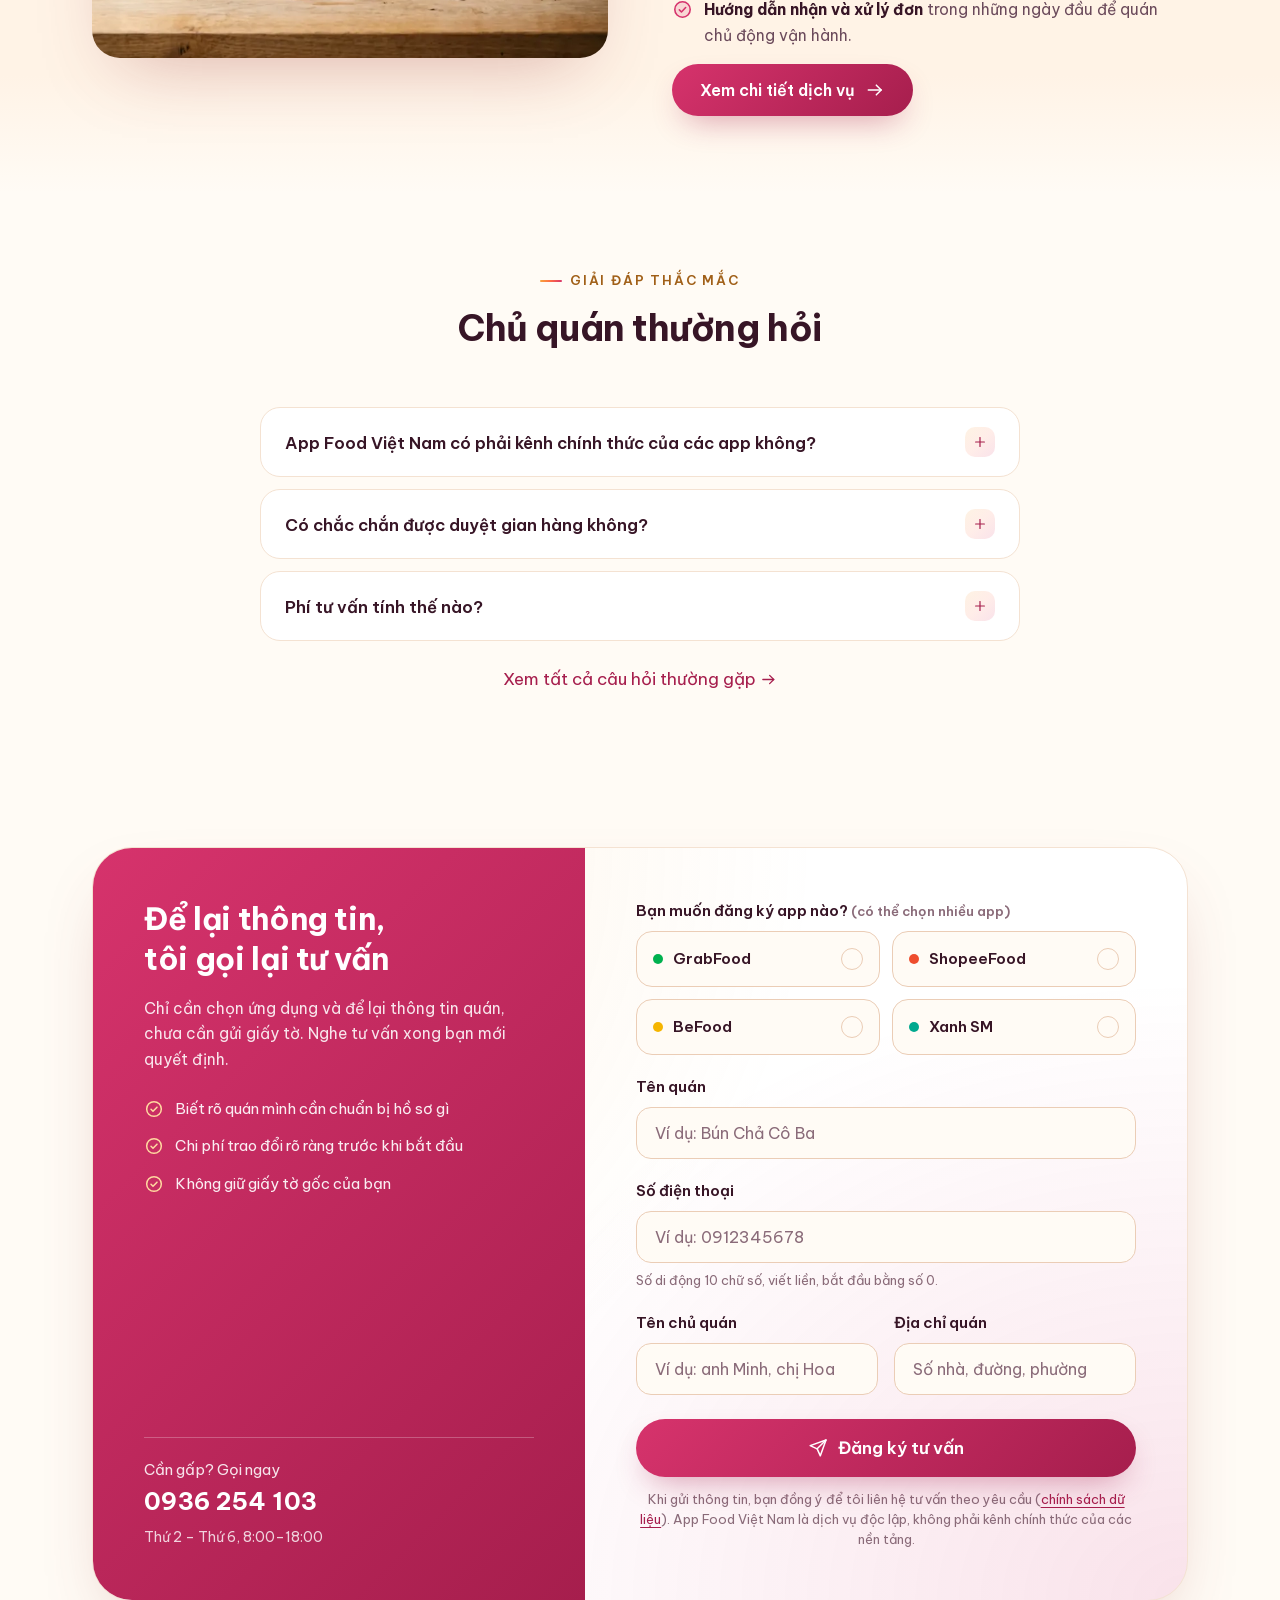
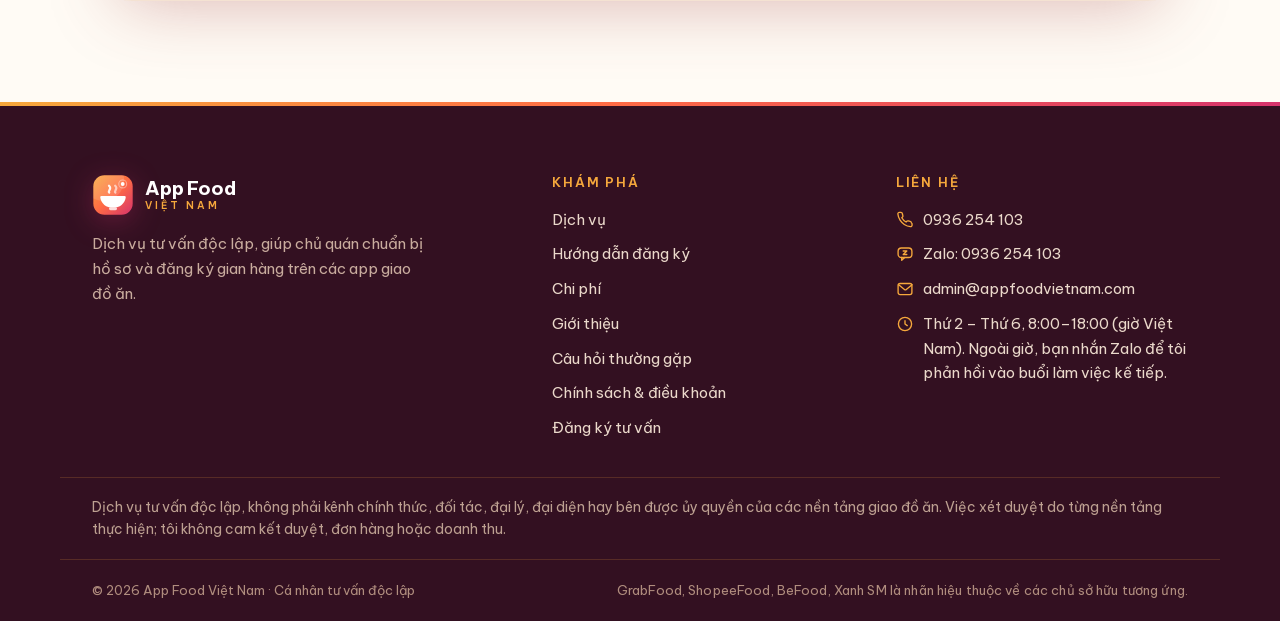
==== commit 65185b2e: "web: 320px overflow, in-text link underline, date/inLanguage sync (seo.css v=04f) - seo.css: .value-" ====
--- a/index.html
+++ b/index.html
@@ -36,7 +36,7 @@
   <link rel="preload" href="/assets/fonts/be-vietnam-pro-700-latin.woff2" as="font" type="font/woff2" crossorigin>
   <link rel="preload" href="/assets/fonts/be-vietnam-pro-700-vietnamese.woff2" as="font" type="font/woff2" crossorigin>
   <link rel="stylesheet" href="/assets/css/style.css?v=04d">
-  <link rel="stylesheet" href="/assets/css/seo.css?v=04e">
+  <link rel="stylesheet" href="/assets/css/seo.css?v=04f">
   <link rel="preload" as="image" href="/assets/img/hero-pho.webp" imagesrcset="/assets/img/hero-pho-800.webp 800w, /assets/img/hero-pho.webp 1047w" imagesizes="(max-width: 900px) 92vw, 504px" fetchpriority="high">
   <script type="application/ld+json">
   {
@@ -47,7 +47,7 @@
         "@id": "https://appfoodvietnam.com/#website",
         "name": "App Food Việt Nam",
         "url": "https://appfoodvietnam.com/",
-        "inLanguage": "vi-VN",
+        "inLanguage": "vi",
         "publisher": { "@id": "https://appfoodvietnam.com/#org" }
       },
       {
--- a/assets/css/seo.css
+++ b/assets/css/seo.css
@@ -120,3 +120,28 @@
   font-size: .875rem;
   margin-top: 14px;
 }
+
+/* Chống tràn ngang 320px khi .value-item chứa email hoặc chuỗi dài không khoảng trắng (/lien-he/) */
+.value-item > :not(.icon-tile) {
+  min-width: 0;
+  overflow-wrap: anywhere;
+}
+
+/* WCAG 1.4.1 (link-in-text-block): link trong đoạn văn cần gạch chân,
+   vì màu --man-dam so với chữ --muc-2 chỉ khoảng 1.05:1 */
+main :where(p, li, .faq-body) a:not(.btn):not(.app-link) {
+  text-decoration: underline;
+  text-underline-offset: 3px;
+  text-decoration-thickness: 1px;
+}
+main .form-aside .form-hotline a {
+  text-decoration: none;
+}
+
+/* Vùng chạm tối thiểu 44px cho link trong thẻ app (trang chủ) */
+.app-card .app-link {
+  min-height: 44px;
+}
+
+/* Tương phản WCAG AA: KHÔNG đặt chữ thường màu var(--muc-3) (#8A6B79) trực tiếp
+   trên nền var(--nen-2) (#FFF3E6) vì chỉ đạt 4.31:1 < 4.5:1; trên --nen-2 dùng var(--muc-2). */
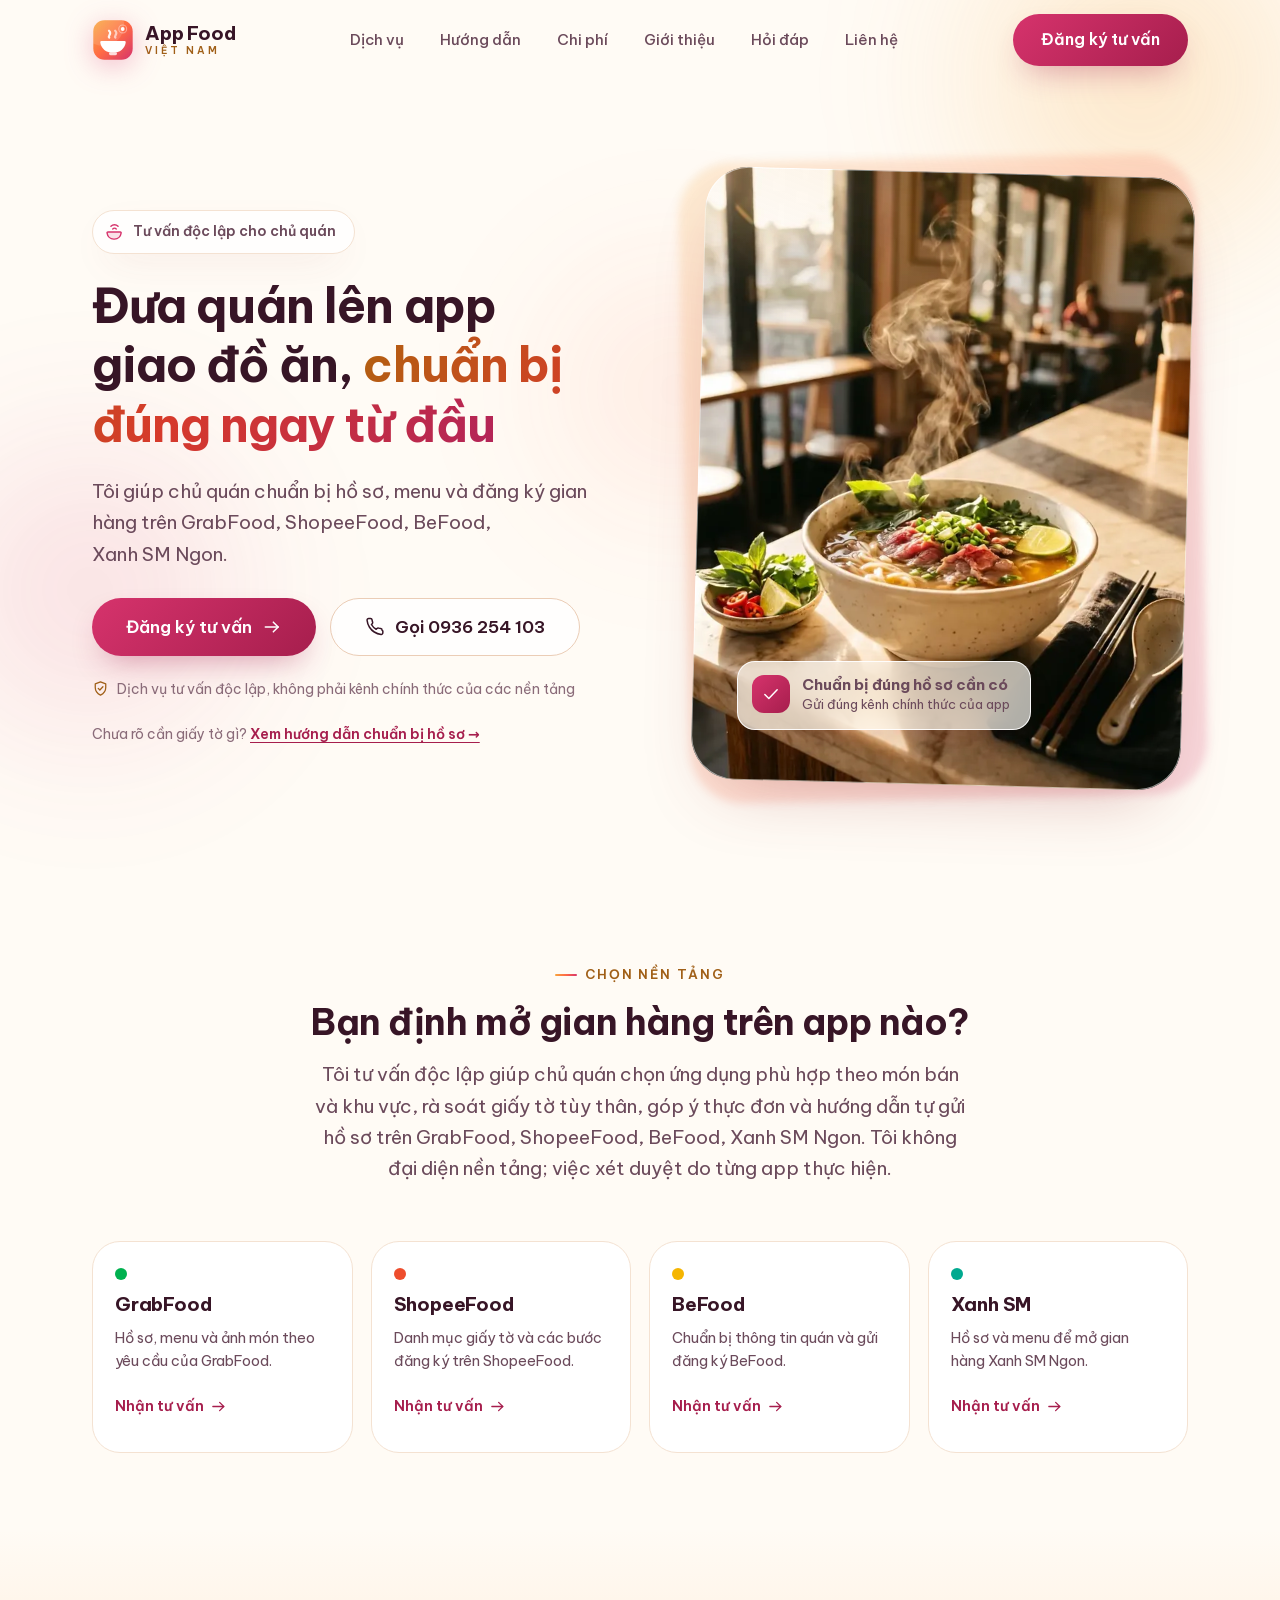
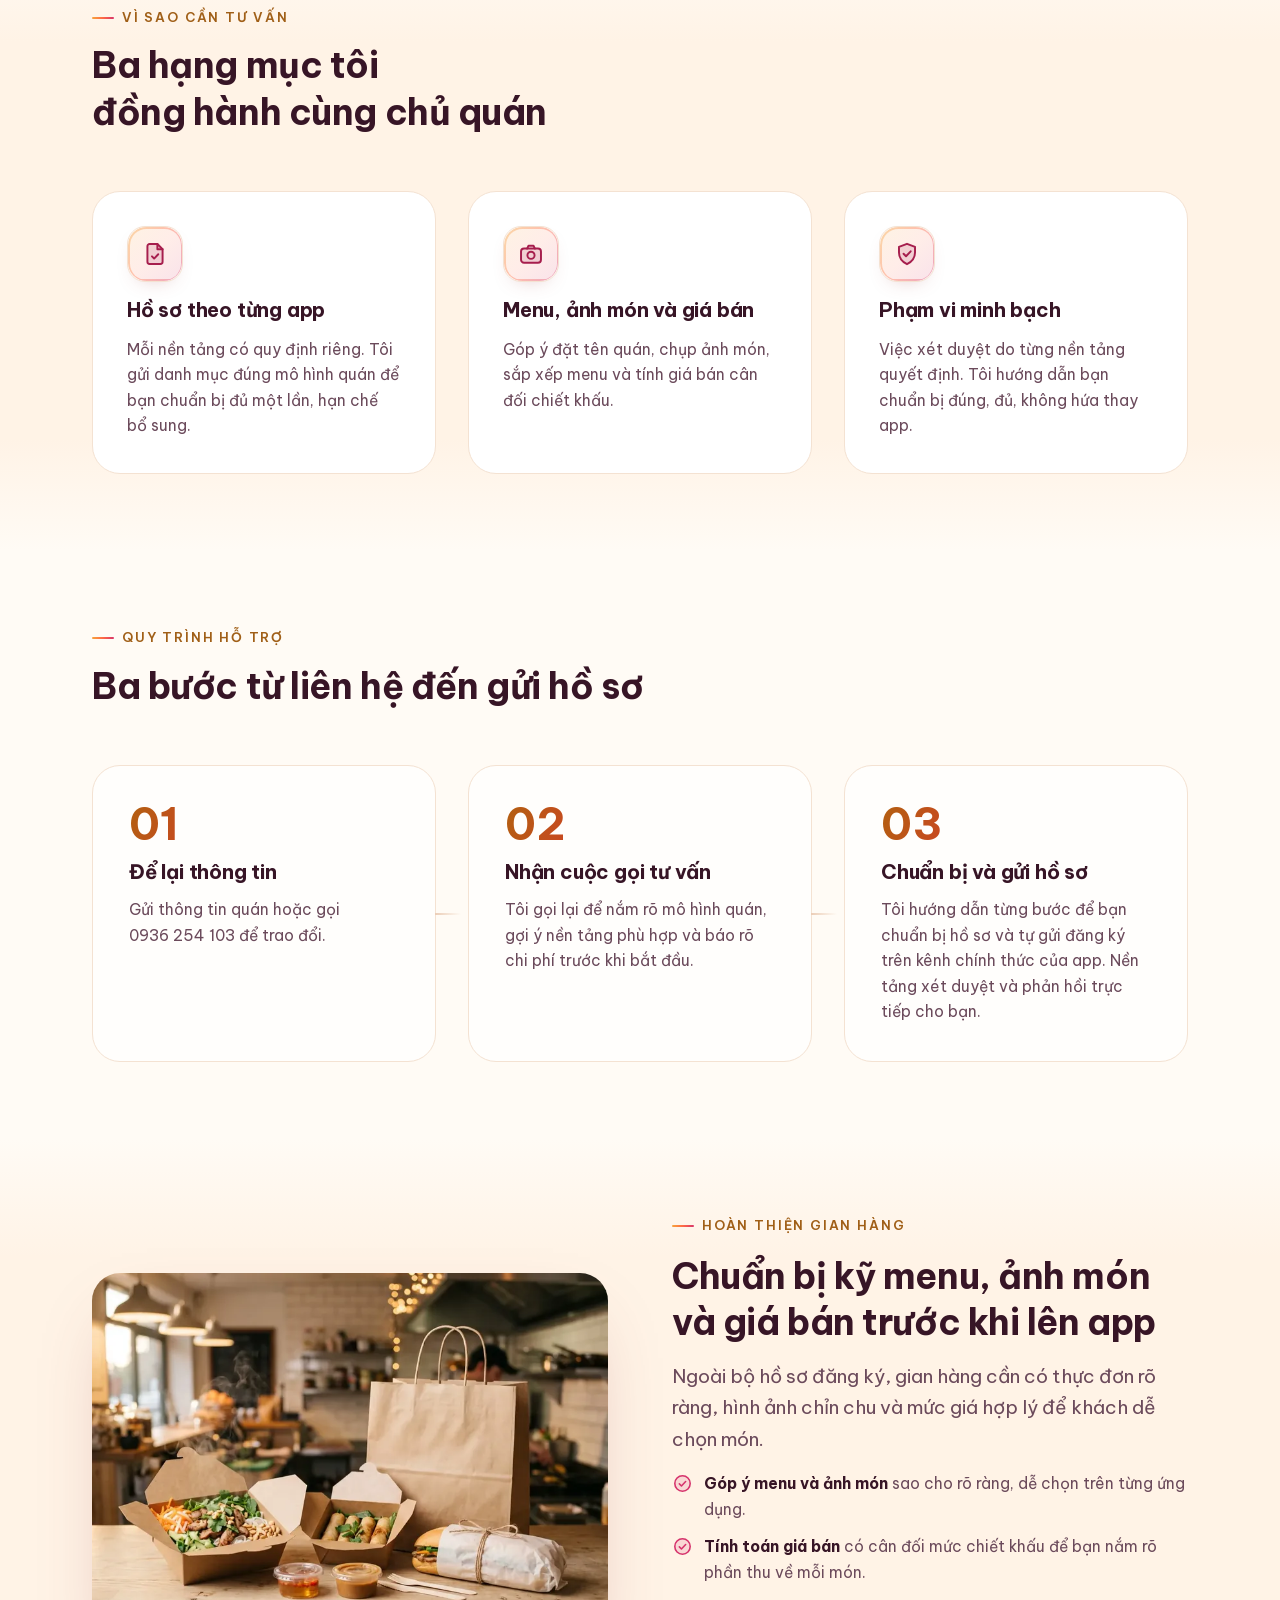
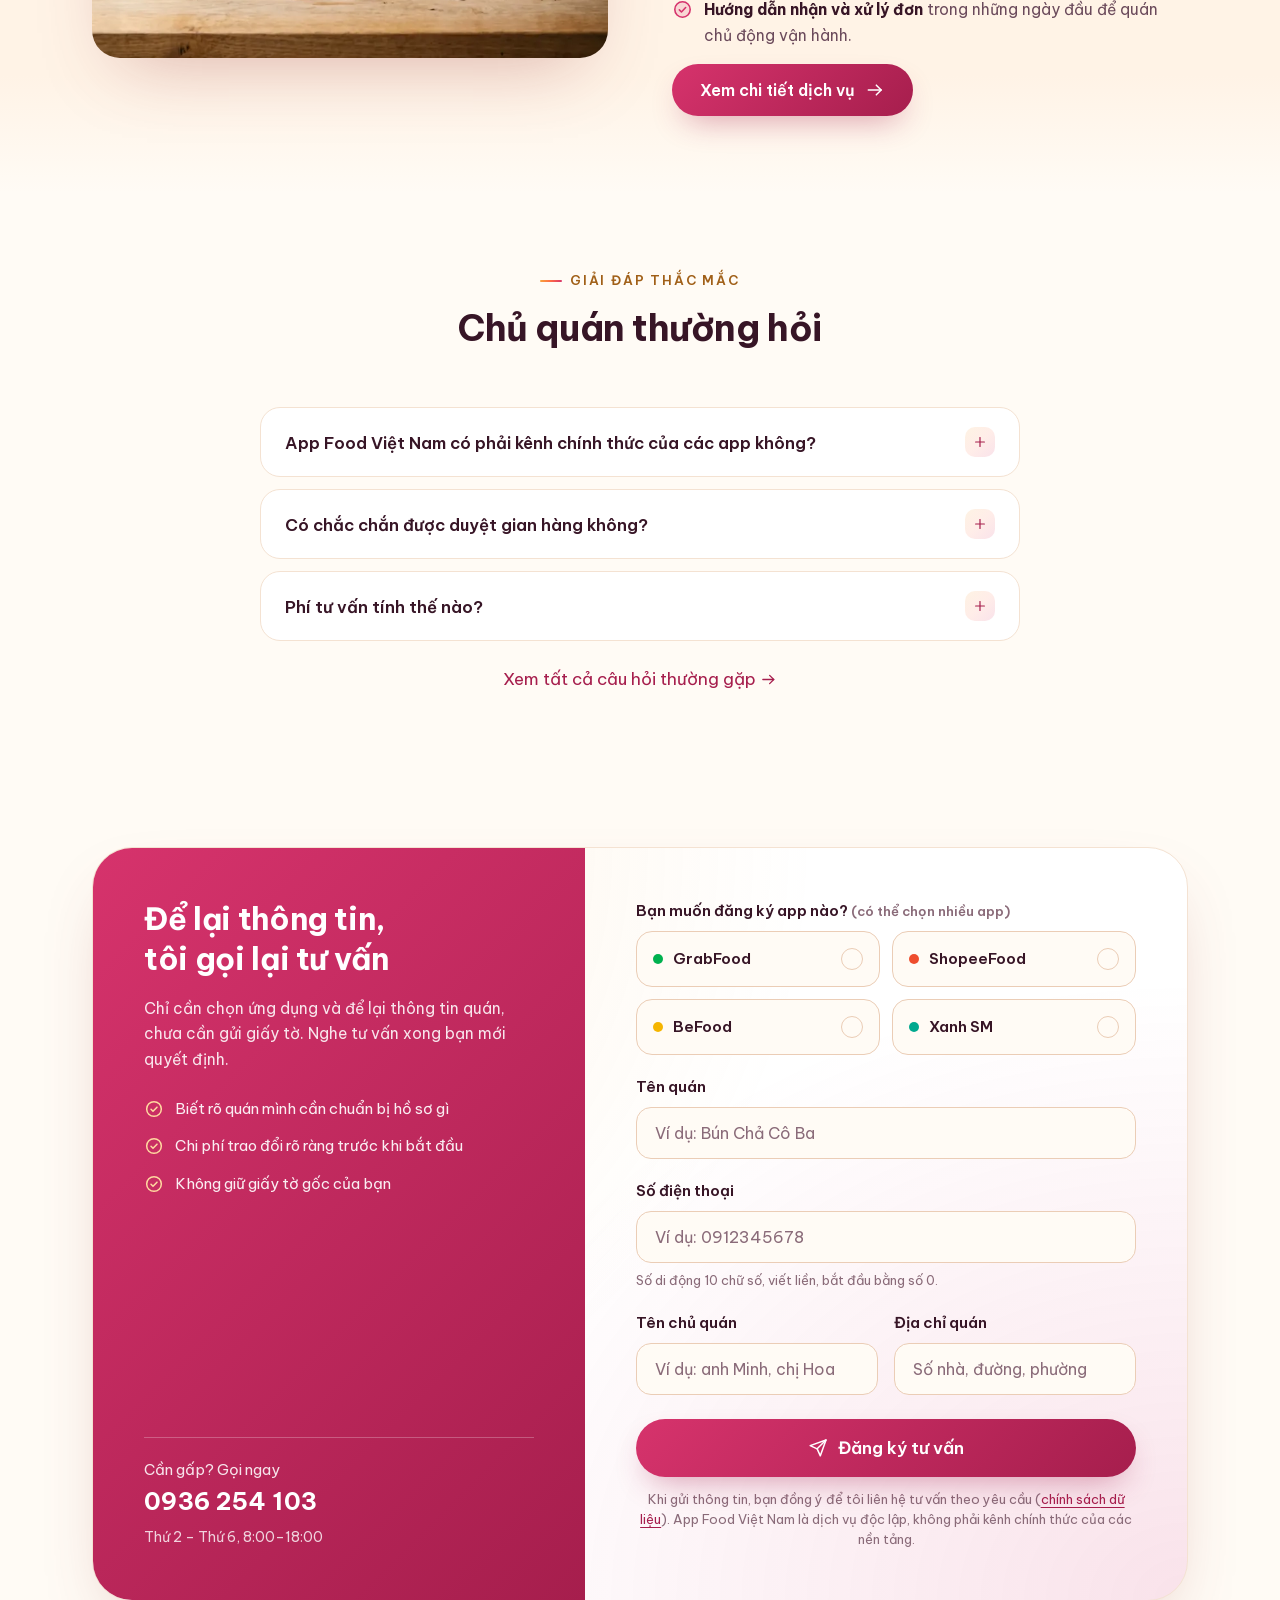
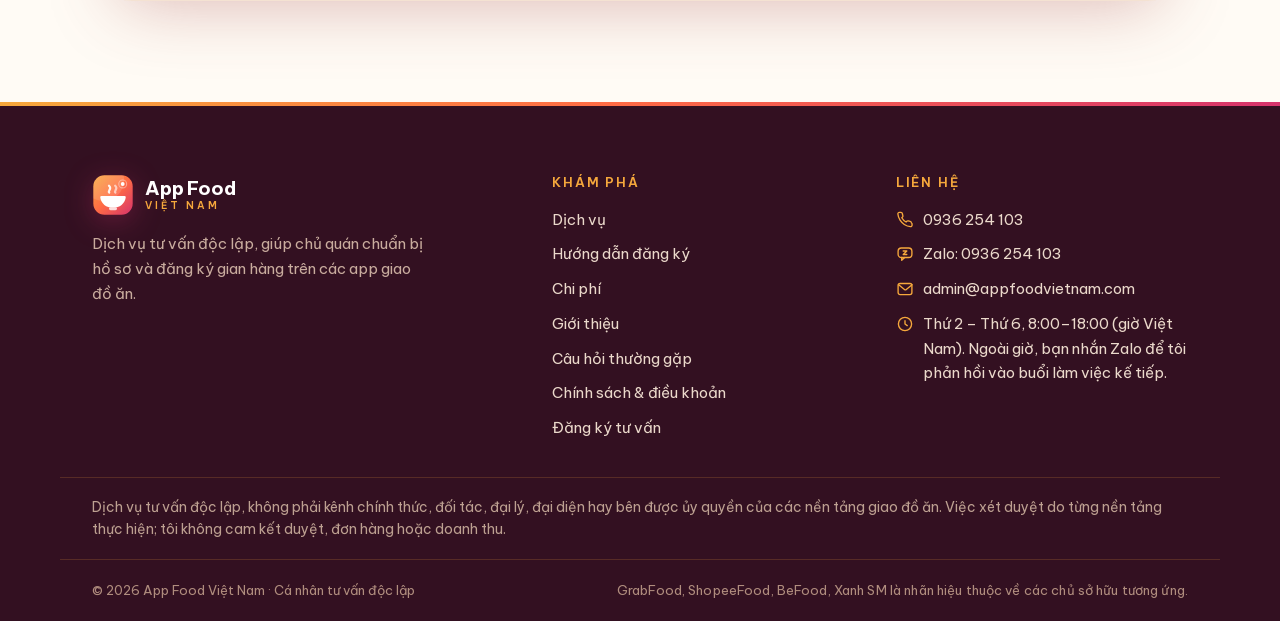
==== commit 698d31f3: "perf: LCP images on / and /gioi-thieu/ (680w variants, sizes, priority) - New hero-pho-680.webp (47 " ====
--- a/index.html
+++ b/index.html
@@ -11,6 +11,7 @@
   <!-- End Google Tag Manager -->
   <meta name="google-site-verification" content="fqpDVTH3SYLtBj9AutIHvdOHtQyylVKKp6pQyJX3B4w">
   <meta name="viewport" content="width=device-width, initial-scale=1">
+  <link rel="preload" as="image" href="/assets/img/hero-pho.webp" imagesrcset="/assets/img/hero-pho-680.webp 680w, /assets/img/hero-pho-800.webp 800w, /assets/img/hero-pho.webp 1047w" imagesizes="(max-width: 460px) calc(100vw - 40px), (max-width: 900px) 420px, 504px" fetchpriority="high">
   <script>document.documentElement.classList.add('js');setTimeout(function(){if(!window.__afvReady){document.documentElement.classList.remove('js');var fb=document.getElementById('js-fail-fallback');if(fb)fb.hidden=false;}},3000);document.addEventListener('submit',function(e){if(!window.__afvReady&&e.target.matches('[data-lead-form]')){e.preventDefault();var fb=document.getElementById('js-fail-fallback');if(fb)fb.hidden=false;}},true);</script>
   <title>Tư vấn đăng ký quán lên app giao đồ ăn | App Food Việt Nam</title>
   <meta name="description" content="Tư vấn độc lập giúp chủ quán chọn app, chuẩn bị hồ sơ, menu và đăng ký gian hàng trên GrabFood, ShopeeFood, BeFood, Xanh SM Ngon. Nền tảng tự xét duyệt.">
@@ -37,7 +38,6 @@
   <link rel="preload" href="/assets/fonts/be-vietnam-pro-700-vietnamese.woff2" as="font" type="font/woff2" crossorigin>
   <link rel="stylesheet" href="/assets/css/style.css?v=04d">
   <link rel="stylesheet" href="/assets/css/seo.css?v=04f">
-  <link rel="preload" as="image" href="/assets/img/hero-pho.webp" imagesrcset="/assets/img/hero-pho-800.webp 800w, /assets/img/hero-pho.webp 1047w" imagesizes="(max-width: 900px) 92vw, 504px" fetchpriority="high">
   <script type="application/ld+json">
   {
     "@context": "https://schema.org",
@@ -152,7 +152,7 @@
       <div class="hero-visual hero-enter-4">
         <span class="hero-ring" aria-hidden="true"></span>
         <figure class="hero-tile">
-          <img src="/assets/img/hero-pho.webp" srcset="/assets/img/hero-pho-800.webp 800w, /assets/img/hero-pho.webp 1047w" sizes="(max-width: 900px) 92vw, 504px" alt="Tô phở bò nóng bốc khói trên quầy đá của quán ăn trong nắng sớm" width="1047" height="1300" fetchpriority="high">
+          <img src="/assets/img/hero-pho.webp" srcset="/assets/img/hero-pho-680.webp 680w, /assets/img/hero-pho-800.webp 800w, /assets/img/hero-pho.webp 1047w" sizes="(max-width: 460px) calc(100vw - 40px), (max-width: 900px) 420px, 504px" alt="Tô phở bò nóng bốc khói trên quầy đá của quán ăn trong nắng sớm" width="1047" height="1300" fetchpriority="high">
         </figure>
         <div class="hero-status">
           <span class="status-icon">
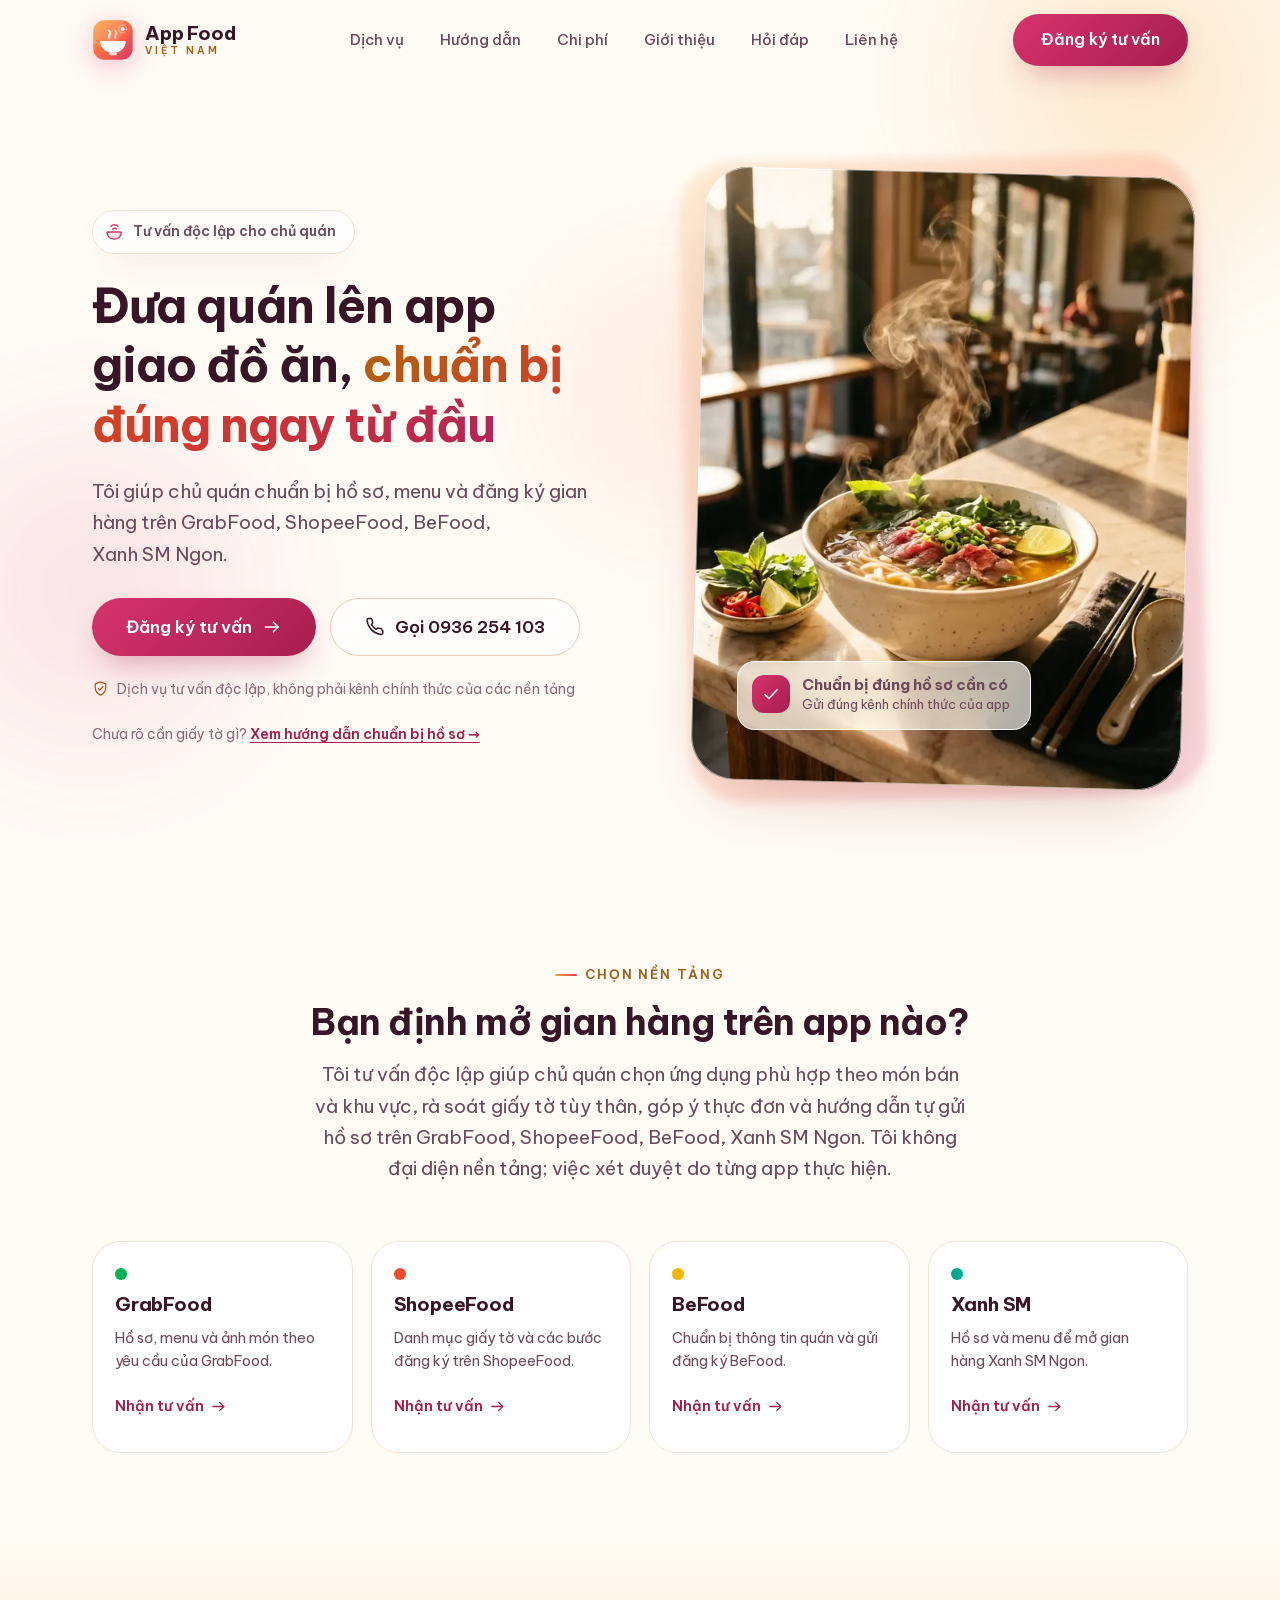
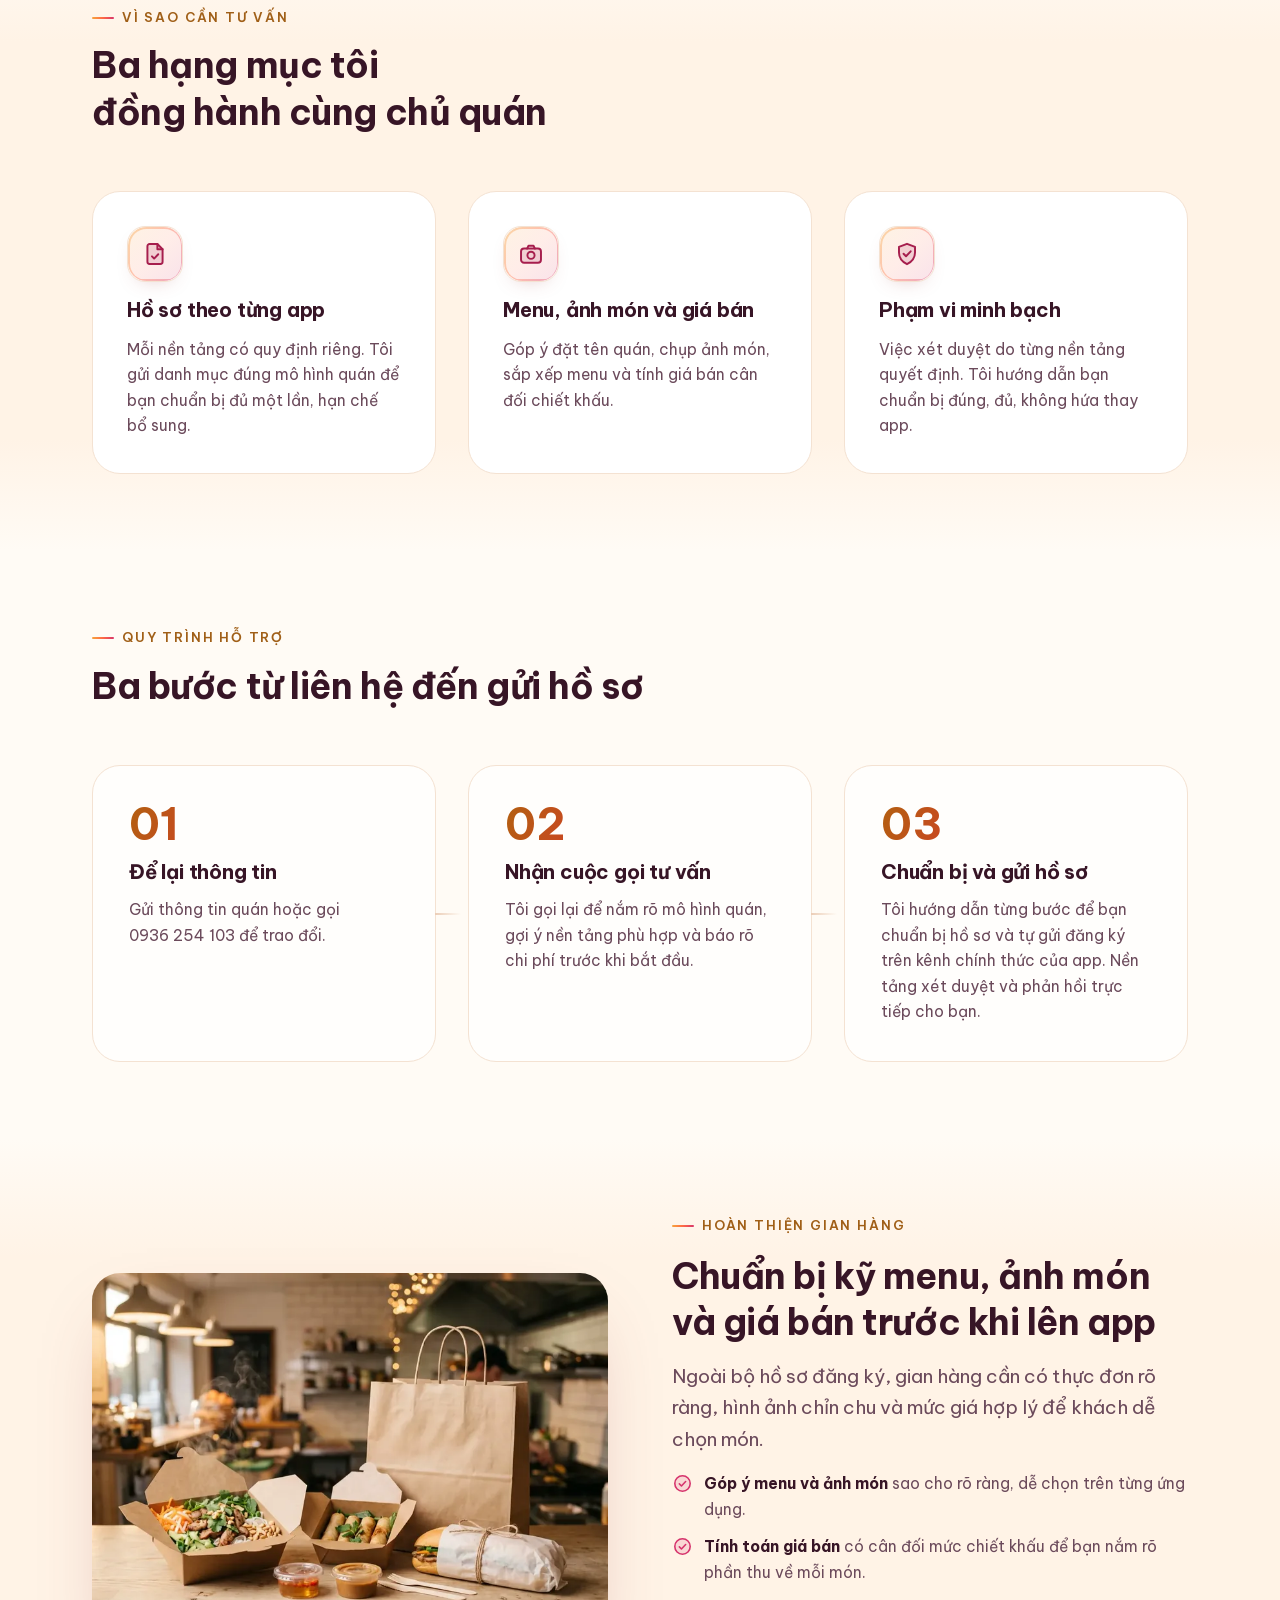
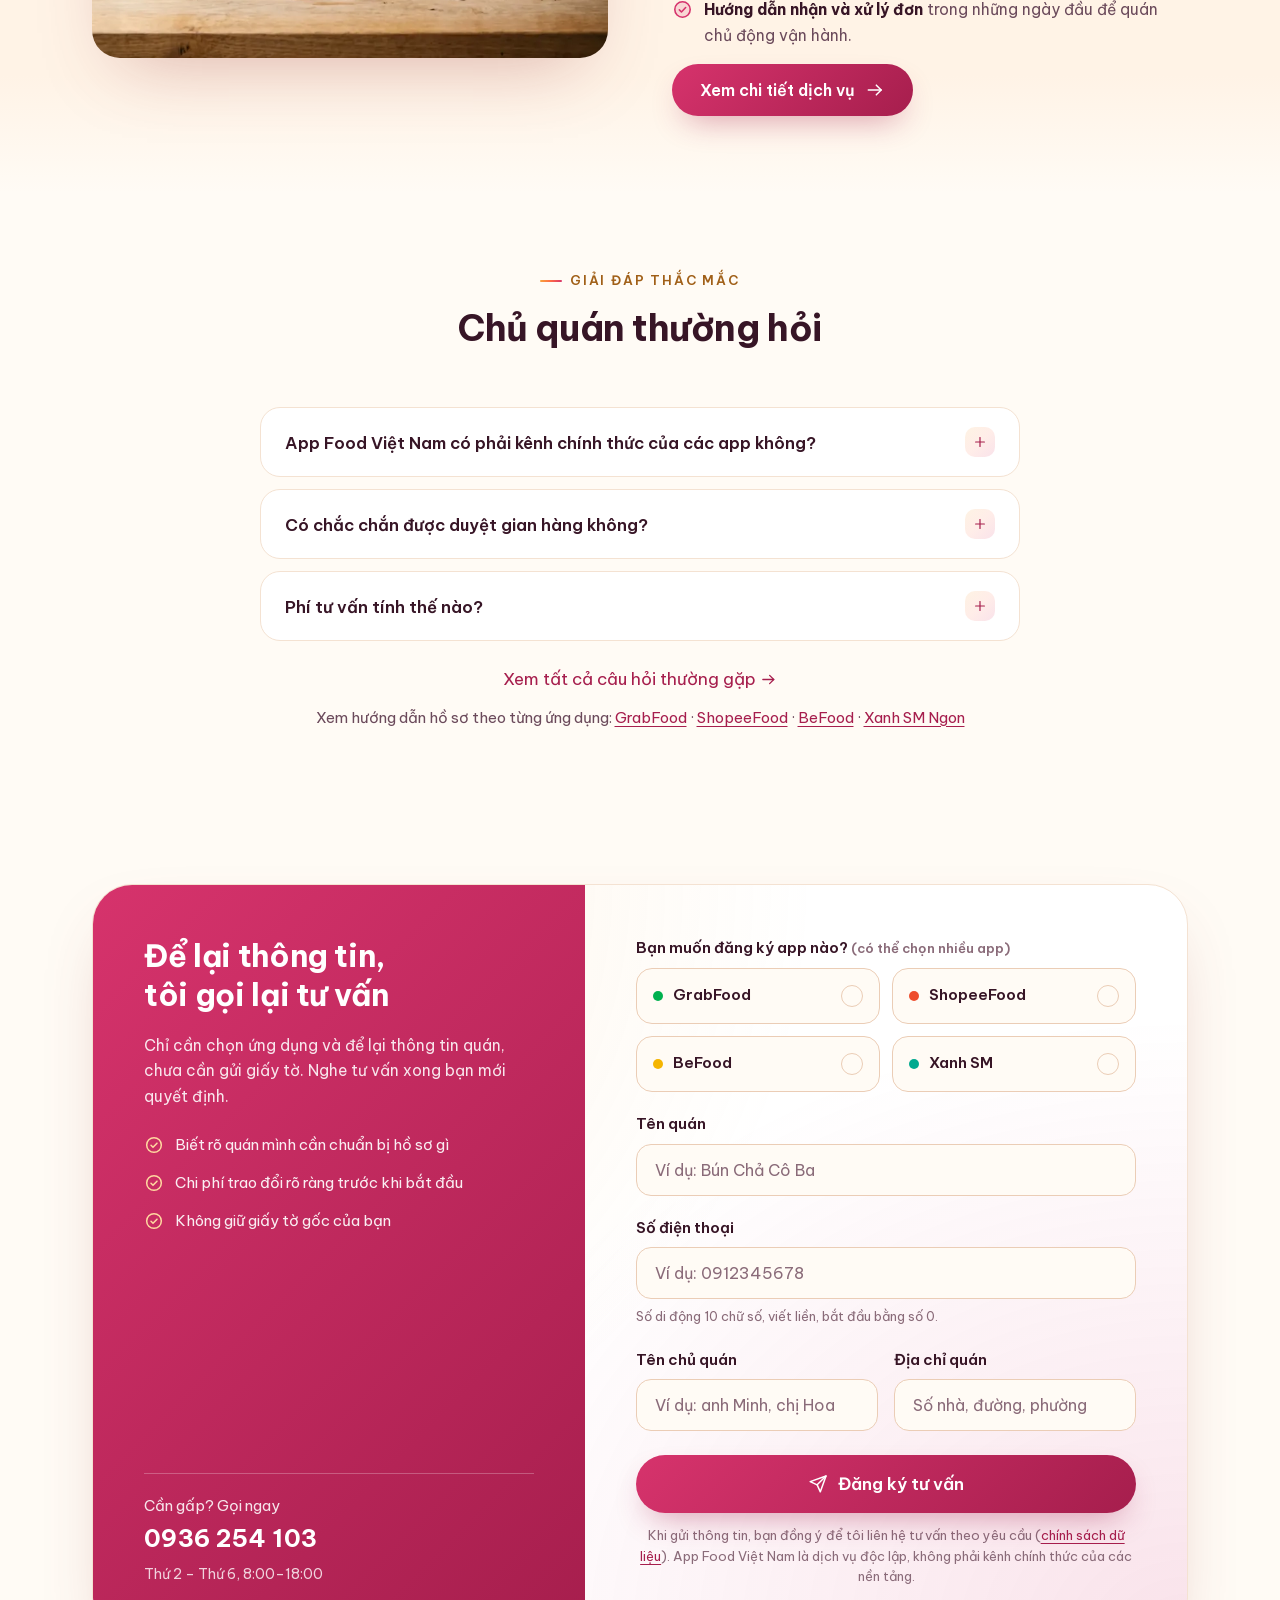
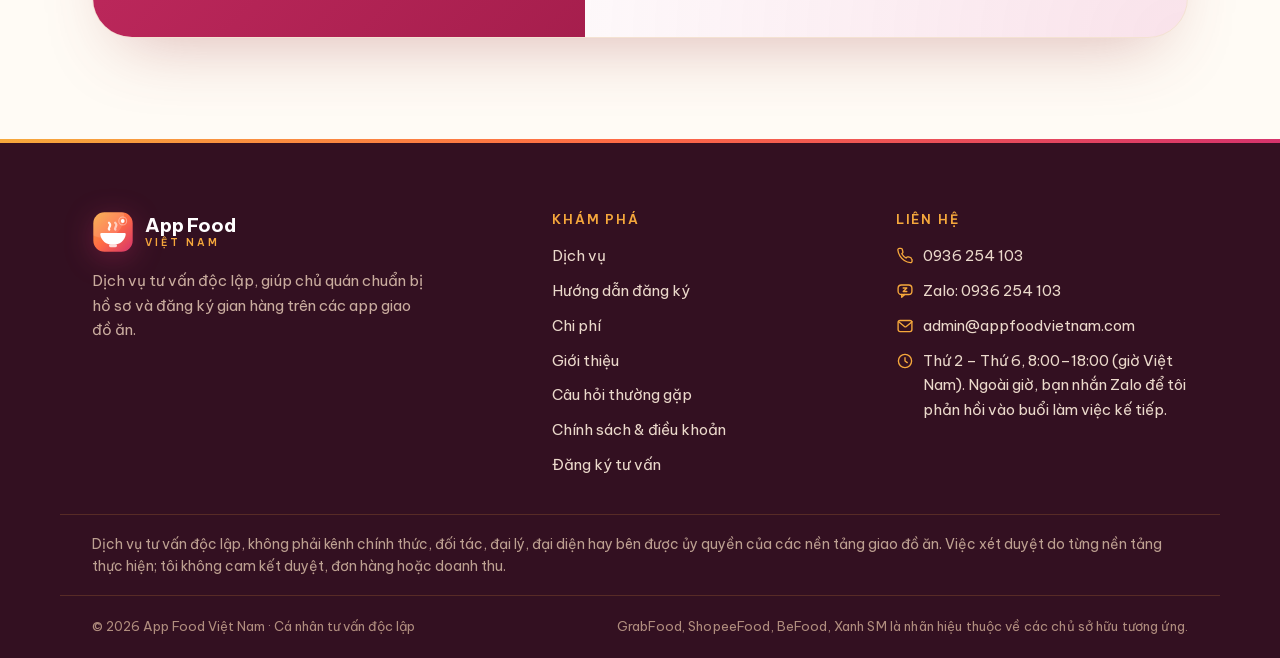
==== commit 7723934d: "content: 4 app guide pages (GrabFood, ShopeeFood, BeFood, Xanh SM Ngon) + hub/home/llms links (Đợt 3" ====
--- a/index.html
+++ b/index.html
@@ -36,8 +36,7 @@
   <link rel="preload" href="/assets/fonts/be-vietnam-pro-400-latin.woff2" as="font" type="font/woff2" crossorigin>
   <link rel="preload" href="/assets/fonts/be-vietnam-pro-700-latin.woff2" as="font" type="font/woff2" crossorigin>
   <link rel="preload" href="/assets/fonts/be-vietnam-pro-700-vietnamese.woff2" as="font" type="font/woff2" crossorigin>
-  <link rel="stylesheet" href="/assets/css/style.css?v=04d">
-  <link rel="stylesheet" href="/assets/css/seo.css?v=04f">
+  <link rel="stylesheet" href="/assets/css/style.css?v=05a">
   <script type="application/ld+json">
   {
     "@context": "https://schema.org",
@@ -98,7 +97,7 @@
   <div class="container header-inner">
     <a class="logo" href="/" aria-label="App Food Việt Nam: về trang chủ">
       <svg class="logo-mark" viewBox="0 0 64 64" aria-hidden="true"><defs><linearGradient id="gvh" x1="0" y1="0" x2="1" y2="1"><stop offset="0" stop-color="#F6A83C"/><stop offset=".5" stop-color="#FF6B45"/><stop offset="1" stop-color="#D6336C"/></linearGradient><clipPath id="gvhc"><rect x="2" y="2" width="60" height="60" rx="17"/></clipPath></defs><rect x="2" y="2" width="60" height="60" rx="17" fill="url(#gvh)"/><g clip-path="url(#gvhc)"><circle cx="17" cy="9" r="32" fill="#fff" opacity=".13"/></g><path d="M26.2 28.4c-1.9-2.3 1.5-4.1 1.5-6.9 0-1.9-1.1-3-1.8-3.7" stroke="#fff" stroke-width="3.4" stroke-linecap="round" fill="none" opacity=".92"/><path d="M35.6 28.4c-1.9-2.3 1.5-4.1 1.5-6.9 0-1.9-1.1-3-1.8-3.7" stroke="#fff" stroke-width="3.4" stroke-linecap="round" fill="none" opacity=".6"/><circle cx="46.8" cy="15.2" r="2.9" fill="#fff"/><circle cx="46.8" cy="15.2" r="6" stroke="#fff" stroke-width="1.7" fill="none" opacity=".4"/><path d="M14.6 33.5h34.8a2 2 0 0 1 2 2.2c-1 8.9-9.2 15.8-19.4 15.8s-18.4-6.9-19.4-15.8a2 2 0 0 1 2-2.2z" fill="#fff"/><path d="M26 51.4h12v1a2.8 2.8 0 0 1-2.8 2.8h-6.4A2.8 2.8 0 0 1 26 52.4z" fill="#fff" opacity=".8"/></svg>
-      <span class="logo-text">App Food<small>Việt Nam</small></span>
+      <span class="logo-text">App Food <small>Việt Nam</small></span>
     </a>
     <nav class="main-nav" aria-label="Điều hướng chính">
       <a href="/dich-vu/">Dịch vụ</a>
@@ -336,6 +335,7 @@
       <p style="text-align:center; margin-top: 24px;"><a class="app-link" href="/cau-hoi-thuong-gap/">Xem tất cả câu hỏi thường gặp
         <svg style="display:inline-block; width:17px; height:17px; vertical-align:-3px;" viewBox="0 0 24 24" fill="none" stroke="currentColor" stroke-width="1.8" stroke-linecap="round" stroke-linejoin="round" aria-hidden="true"><path d="M4 12h15.4"/><path d="M13.6 6.2l5.8 5.8-5.8 5.8"/></svg></a>
       </p>
+      <p style="text-align:center; margin-top: 12px; color: var(--muc-2); font-size: .9375rem;">Xem hướng dẫn hồ sơ theo từng ứng dụng: <a href="/huong-dan-dang-ky/grabfood/">GrabFood</a> · <a href="/huong-dan-dang-ky/shopeefood/">ShopeeFood</a> · <a href="/huong-dan-dang-ky/befood/">BeFood</a> · <a href="/huong-dan-dang-ky/xanh-sm-ngon/">Xanh SM Ngon</a></p>
     </div>
   </section>
 
@@ -473,7 +473,7 @@
     <div class="footer-brand">
       <a class="logo" href="/" aria-label="App Food Việt Nam">
         <svg class="logo-mark" viewBox="0 0 64 64" aria-hidden="true"><defs><linearGradient id="gvf" x1="0" y1="0" x2="1" y2="1"><stop offset="0" stop-color="#F6A83C"/><stop offset=".5" stop-color="#FF6B45"/><stop offset="1" stop-color="#D6336C"/></linearGradient><clipPath id="gvfc"><rect x="2" y="2" width="60" height="60" rx="17"/></clipPath></defs><rect x="2" y="2" width="60" height="60" rx="17" fill="url(#gvf)"/><g clip-path="url(#gvfc)"><circle cx="17" cy="9" r="32" fill="#fff" opacity=".13"/></g><path d="M26.2 28.4c-1.9-2.3 1.5-4.1 1.5-6.9 0-1.9-1.1-3-1.8-3.7" stroke="#fff" stroke-width="3.4" stroke-linecap="round" fill="none" opacity=".92"/><path d="M35.6 28.4c-1.9-2.3 1.5-4.1 1.5-6.9 0-1.9-1.1-3-1.8-3.7" stroke="#fff" stroke-width="3.4" stroke-linecap="round" fill="none" opacity=".6"/><circle cx="46.8" cy="15.2" r="2.9" fill="#fff"/><circle cx="46.8" cy="15.2" r="6" stroke="#fff" stroke-width="1.7" fill="none" opacity=".4"/><path d="M14.6 33.5h34.8a2 2 0 0 1 2 2.2c-1 8.9-9.2 15.8-19.4 15.8s-18.4-6.9-19.4-15.8a2 2 0 0 1 2-2.2z" fill="#fff"/><path d="M26 51.4h12v1a2.8 2.8 0 0 1-2.8 2.8h-6.4A2.8 2.8 0 0 1 26 52.4z" fill="#fff" opacity=".8"/></svg>
-        <span class="logo-text">App Food<small>Việt Nam</small></span>
+        <span class="logo-text">App Food <small>Việt Nam</small></span>
       </a>
       <p>Dịch vụ tư vấn độc lập, giúp chủ quán chuẩn bị hồ sơ và đăng ký gian hàng trên các app giao đồ ăn.</p>
     </div>
@@ -537,6 +537,6 @@
   </nav>
 </div>
 
-<script src="/assets/js/main.js?v=04d" defer></script>
+<script src="/assets/js/main.js?v=05a" defer></script>
 </body>
 </html>
--- a/assets/css/style.css
+++ b/assets/css/style.css
@@ -898,7 +898,9 @@
   position: fixed; right: 18px; bottom: 20px; z-index: 90;
   display: grid; gap: 12px;
   opacity: 0; visibility: hidden; transform: translateY(16px);
-  transition: opacity var(--t-vua) var(--ease), transform var(--t-vua) var(--ease), visibility var(--t-vua) var(--ease);
+  /* visibility không nằm trong transition: chỉ animate thuộc tính compositor (opacity, transform);
+     visibility vẫn bật/tắt để nút ẩn không nhận focus. */
+  transition: opacity var(--t-vua) var(--ease), transform var(--t-vua) var(--ease);
 }
 .floating-cta.is-visible { opacity: 1; visibility: visible; transform: translateY(0); }
 .floating-cta.is-muted { opacity: 0; visibility: hidden; transform: translateY(16px); }
@@ -1169,3 +1171,154 @@
   }
   .js .reveal { opacity: 1; transform: none; }
 }
+
+/* ==========================================================================
+   Gộp từ seo.css (20/11/2026) để bớt 1 file CSS chặn hiển thị.
+   /dang-ky/ giữ reveal riêng qua .js .registration-page .reveal (inline, mạnh hơn).
+   ========================================================================== */
+.js .reveal {
+  opacity: 1;
+  transform: translateY(14px);
+  transition: transform var(--t-cham) var(--ease);
+}
+.js .reveal.is-visible {
+  transform: none;
+}
+@media (prefers-reduced-motion: reduce) {
+  .js .reveal {
+    opacity: 1;
+    transform: none;
+    transition: none;
+  }
+}
+
+/* M5: giữ nguyên visual khi chuyển ul/div/summary sang ol/h3 */
+.split-copy ol {
+  list-style: none;
+  padding: 0;
+  margin: 0;
+  display: grid;
+  gap: 12px;
+}
+.guide-timeline {
+  list-style: none;
+  padding: 0;
+  margin: 0;
+}
+.faq-item summary h3 {
+  margin: 0;
+  font: inherit;
+  color: inherit;
+  letter-spacing: inherit;
+  line-height: inherit;
+  flex: 1;
+}
+.faq-group-title {
+  margin: clamp(28px, 4vw, 40px) 0 14px;
+  font-size: clamp(1.125rem, 2.2vw, 1.375rem);
+  color: var(--muc);
+}
+.faq-group-title:first-child {
+  margin-top: 0;
+}
+
+/* M4: bảng AEO an toàn tràn ngang trên mobile 320/360/390px */
+.table-wrap {
+  display: block;
+  width: 100%;
+  max-width: 100%;
+  overflow-x: auto;
+  -webkit-overflow-scrolling: touch;
+  border: 1px solid var(--vien);
+  border-radius: var(--bo-goc);
+  background: var(--the);
+}
+.compare-table {
+  width: 100%;
+  border-collapse: collapse;
+  min-width: 560px;
+  font-size: .9375rem;
+  text-align: left;
+}
+.compare-table caption {
+  padding: 12px 16px;
+  font-size: .875rem;
+  color: var(--muc-2);
+  text-align: left;
+  border-bottom: 1px solid var(--vien);
+  background: var(--nen-2);
+}
+.compare-table th,
+.compare-table td {
+  padding: 13px 16px;
+  border-bottom: 1px solid var(--vien);
+  vertical-align: top;
+  color: var(--muc-2);
+}
+.compare-table thead th {
+  color: var(--muc);
+  font-weight: 600;
+  background: var(--nen);
+}
+.compare-table tbody tr:last-child td {
+  border-bottom: 0;
+}
+
+/* M7: khối nguồn chữ CRO-safe dưới CTA */
+.guide-sources {
+  margin-top: 24px;
+  padding: 18px 20px;
+  border: 1px solid var(--vien);
+  border-radius: var(--bo-goc);
+  background: var(--nen);
+  font-size: .9063rem;
+  color: var(--muc-2);
+}
+.guide-sources h3 {
+  margin: 0 0 8px;
+  font-size: 1rem;
+  color: var(--muc);
+}
+.guide-sources ul {
+  margin: 8px 0 10px;
+  padding-left: 18px;
+  display: grid;
+  gap: 6px;
+}
+.guide-sources cite {
+  font-style: normal;
+  font-weight: 600;
+  color: var(--muc);
+}
+
+/* M8: dòng ngày rà soát dùng chung */
+.guide-note {
+  color: var(--muc-3);
+  font-size: .875rem;
+  margin-top: 14px;
+}
+
+/* Chống tràn ngang 320px khi .value-item chứa email hoặc chuỗi dài không khoảng trắng (/lien-he/) */
+.value-item > :not(.icon-tile) {
+  min-width: 0;
+  overflow-wrap: anywhere;
+}
+
+/* WCAG 1.4.1 (link-in-text-block): link trong đoạn văn cần gạch chân,
+   vì màu --man-dam so với chữ --muc-2 chỉ khoảng 1.05:1 */
+main :where(p, li, .faq-body) a:not(.btn):not(.app-link) {
+  text-decoration: underline;
+  text-underline-offset: 3px;
+  text-decoration-thickness: 1px;
+}
+main .form-aside .form-hotline a {
+  text-decoration: none;
+}
+
+/* Vùng chạm tối thiểu 44px cho link trong thẻ app (trang chủ) */
+.app-card .app-link {
+  min-height: 44px;
+}
+
+/* Tương phản WCAG AA: KHÔNG đặt chữ thường màu var(--muc-3) (#8A6B79) trực tiếp
+   trên nền var(--nen-2) (#FFF3E6) vì chỉ đạt 4.31:1 < 4.5:1; trên --nen-2 dùng var(--muc-2). */
